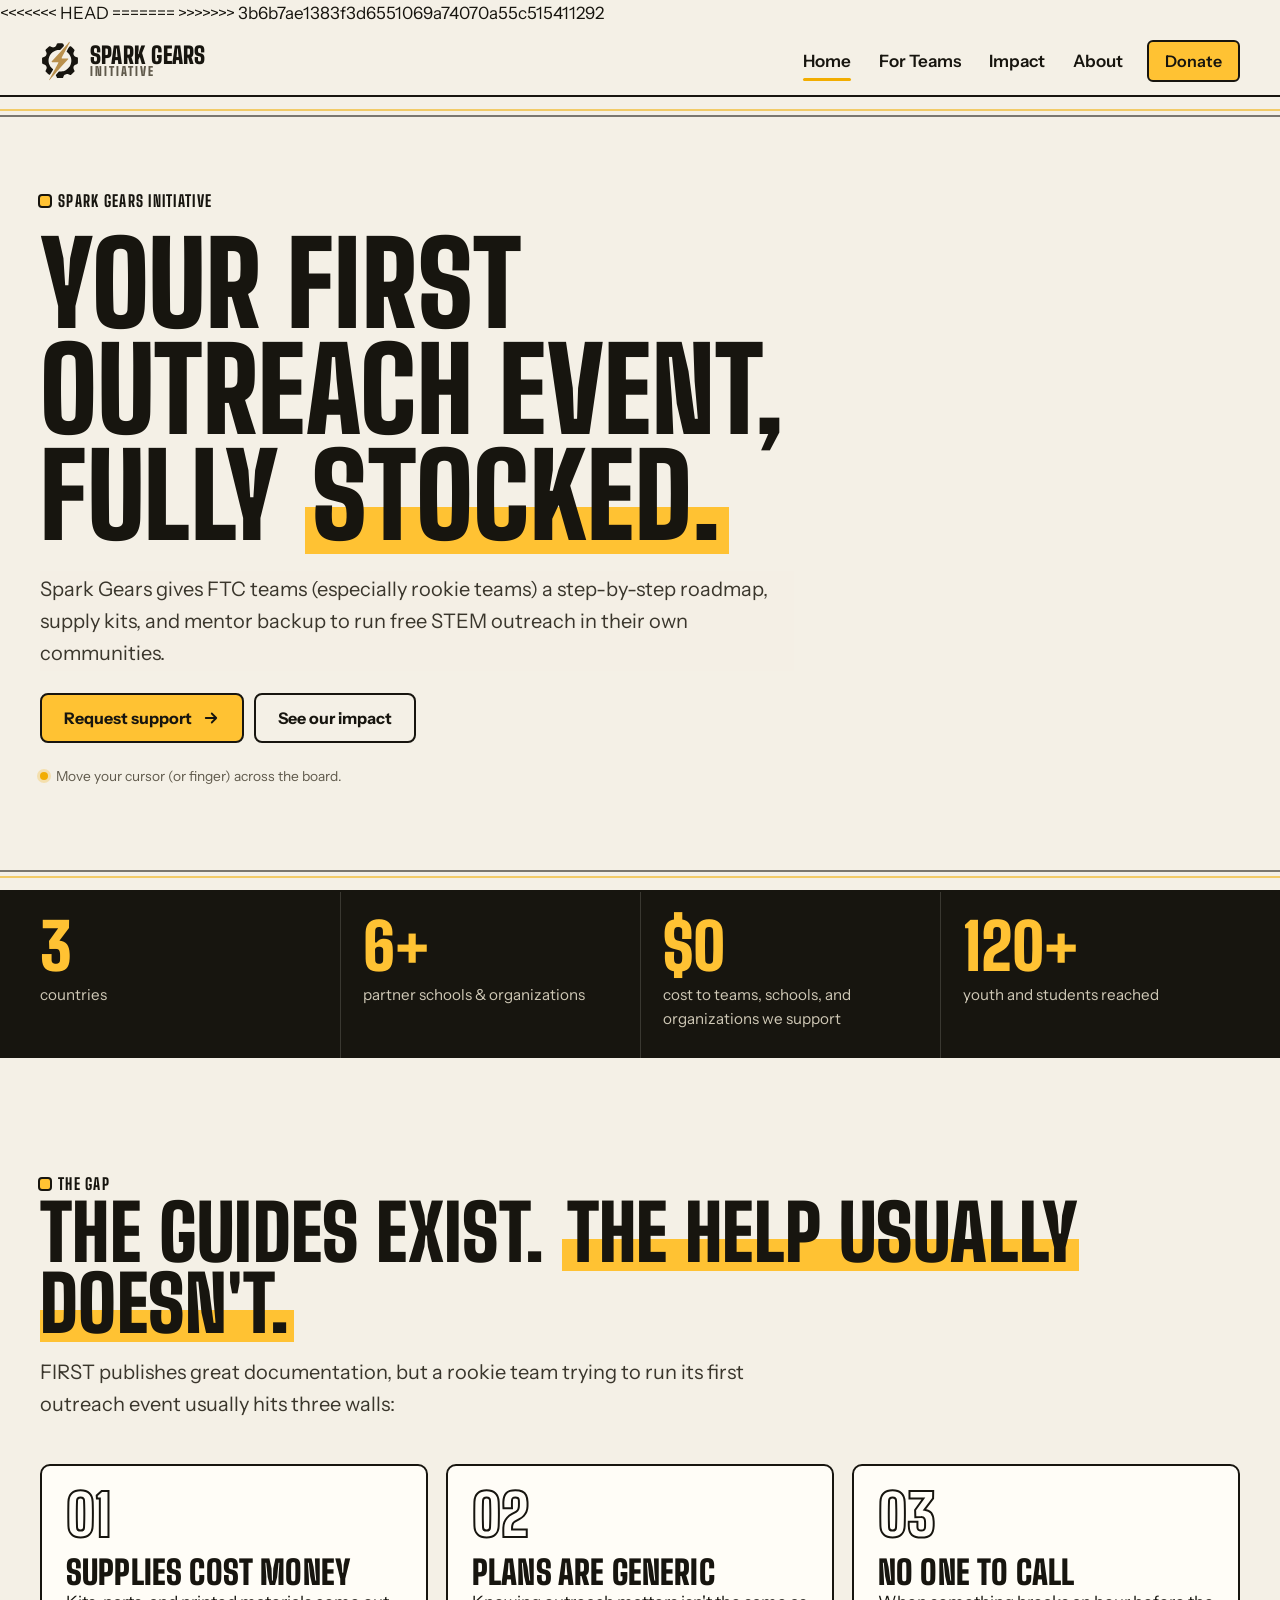
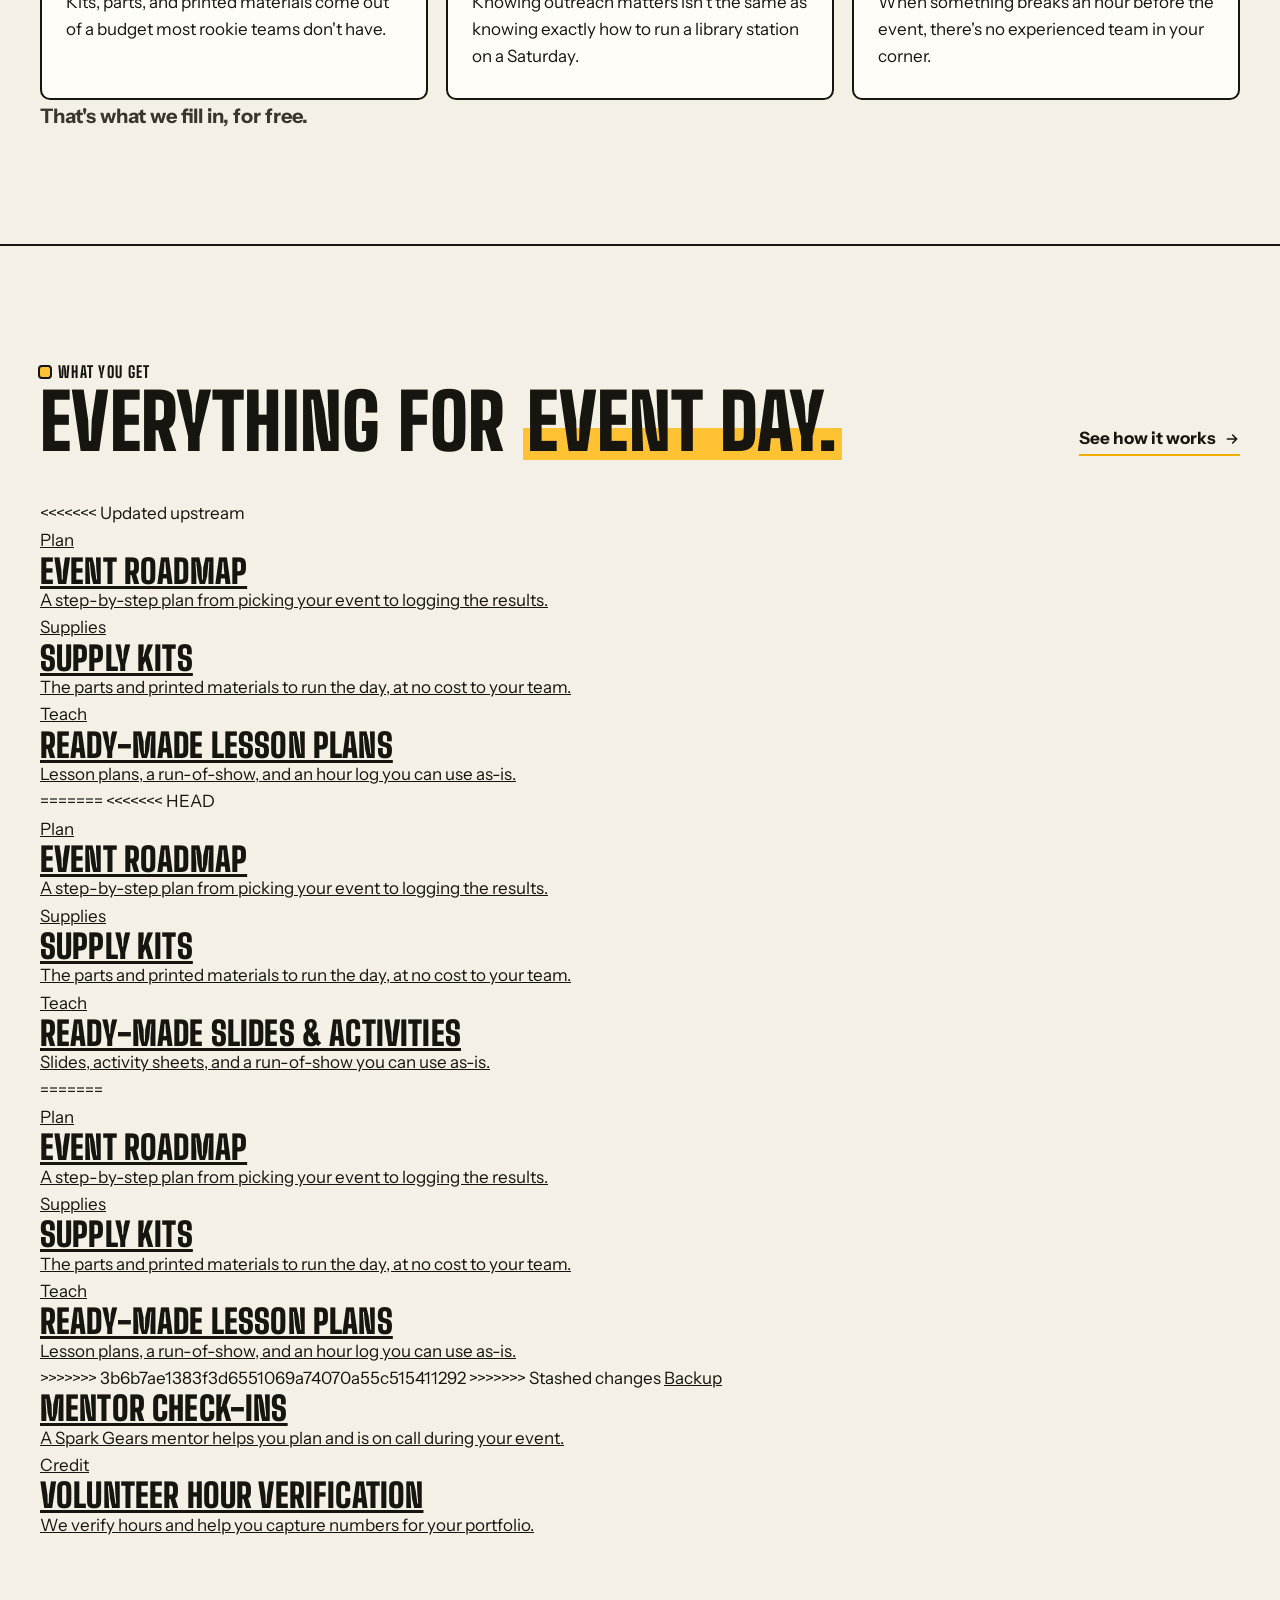
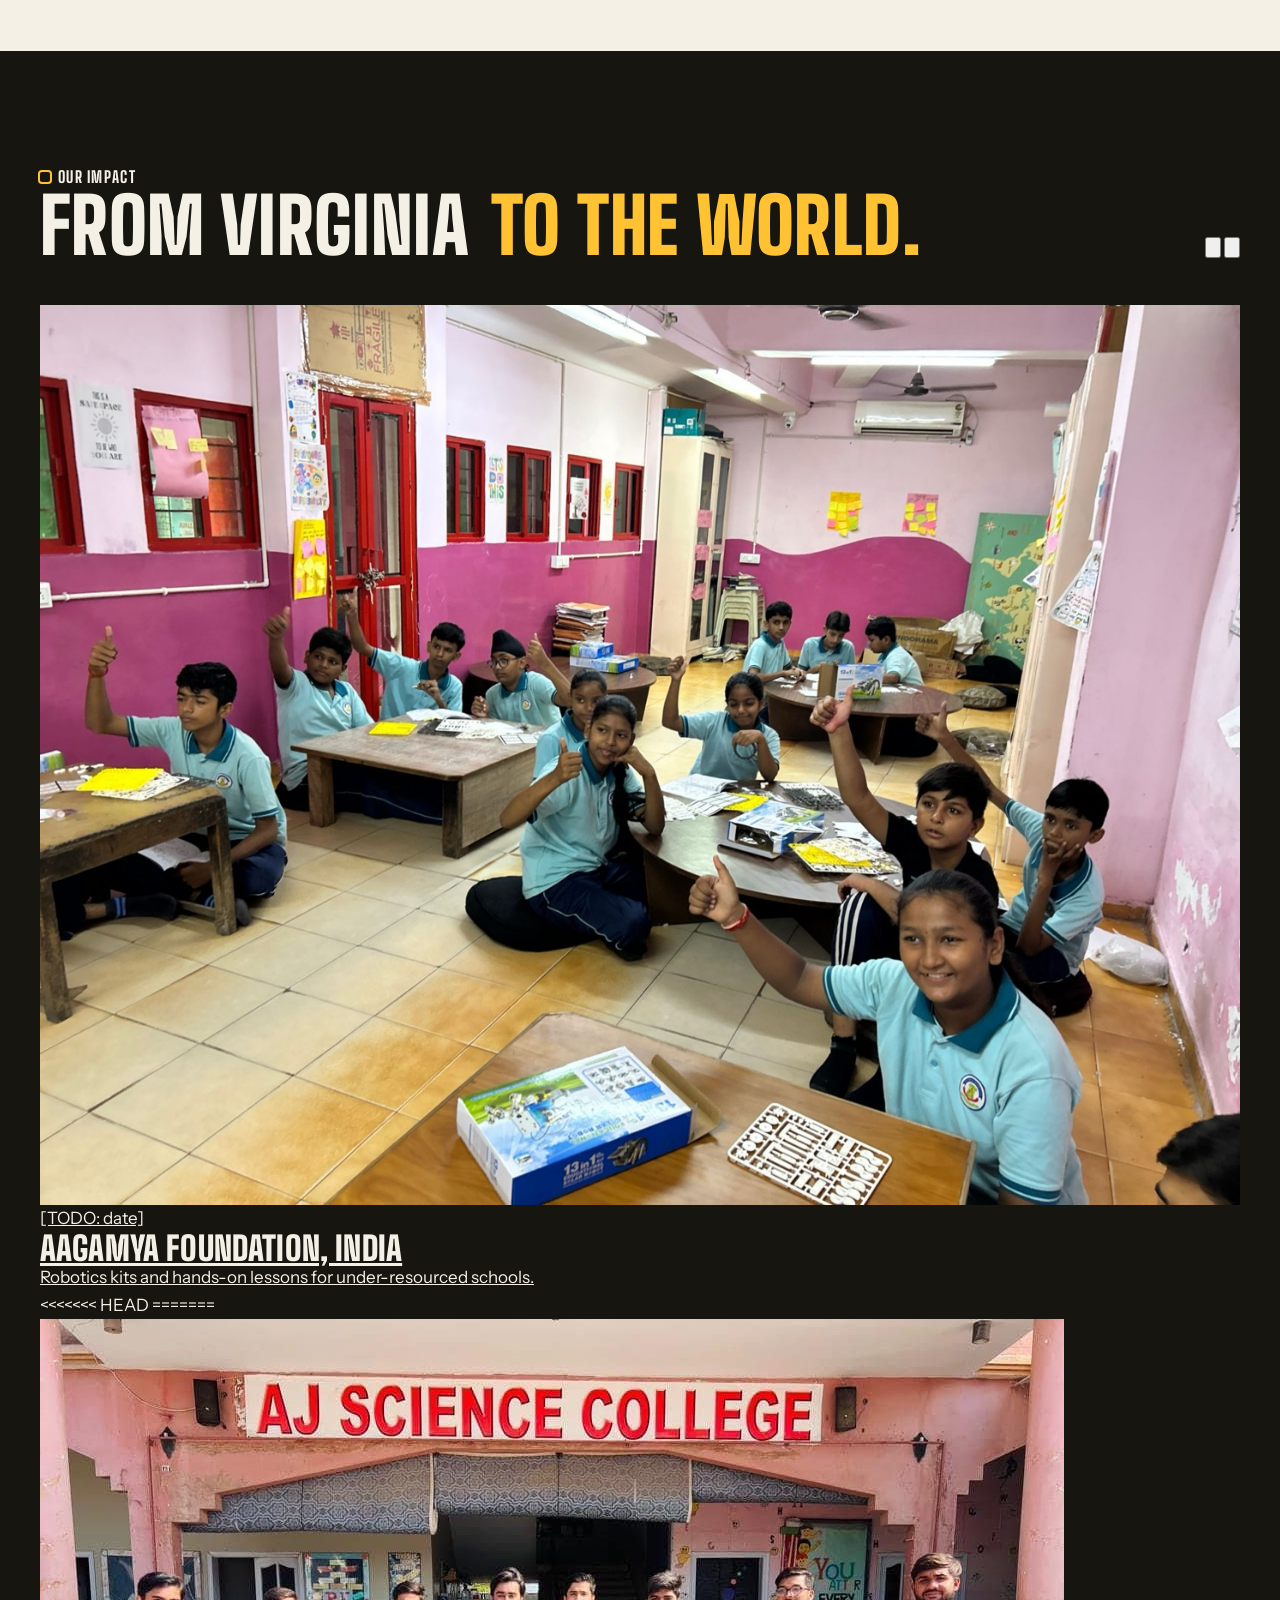
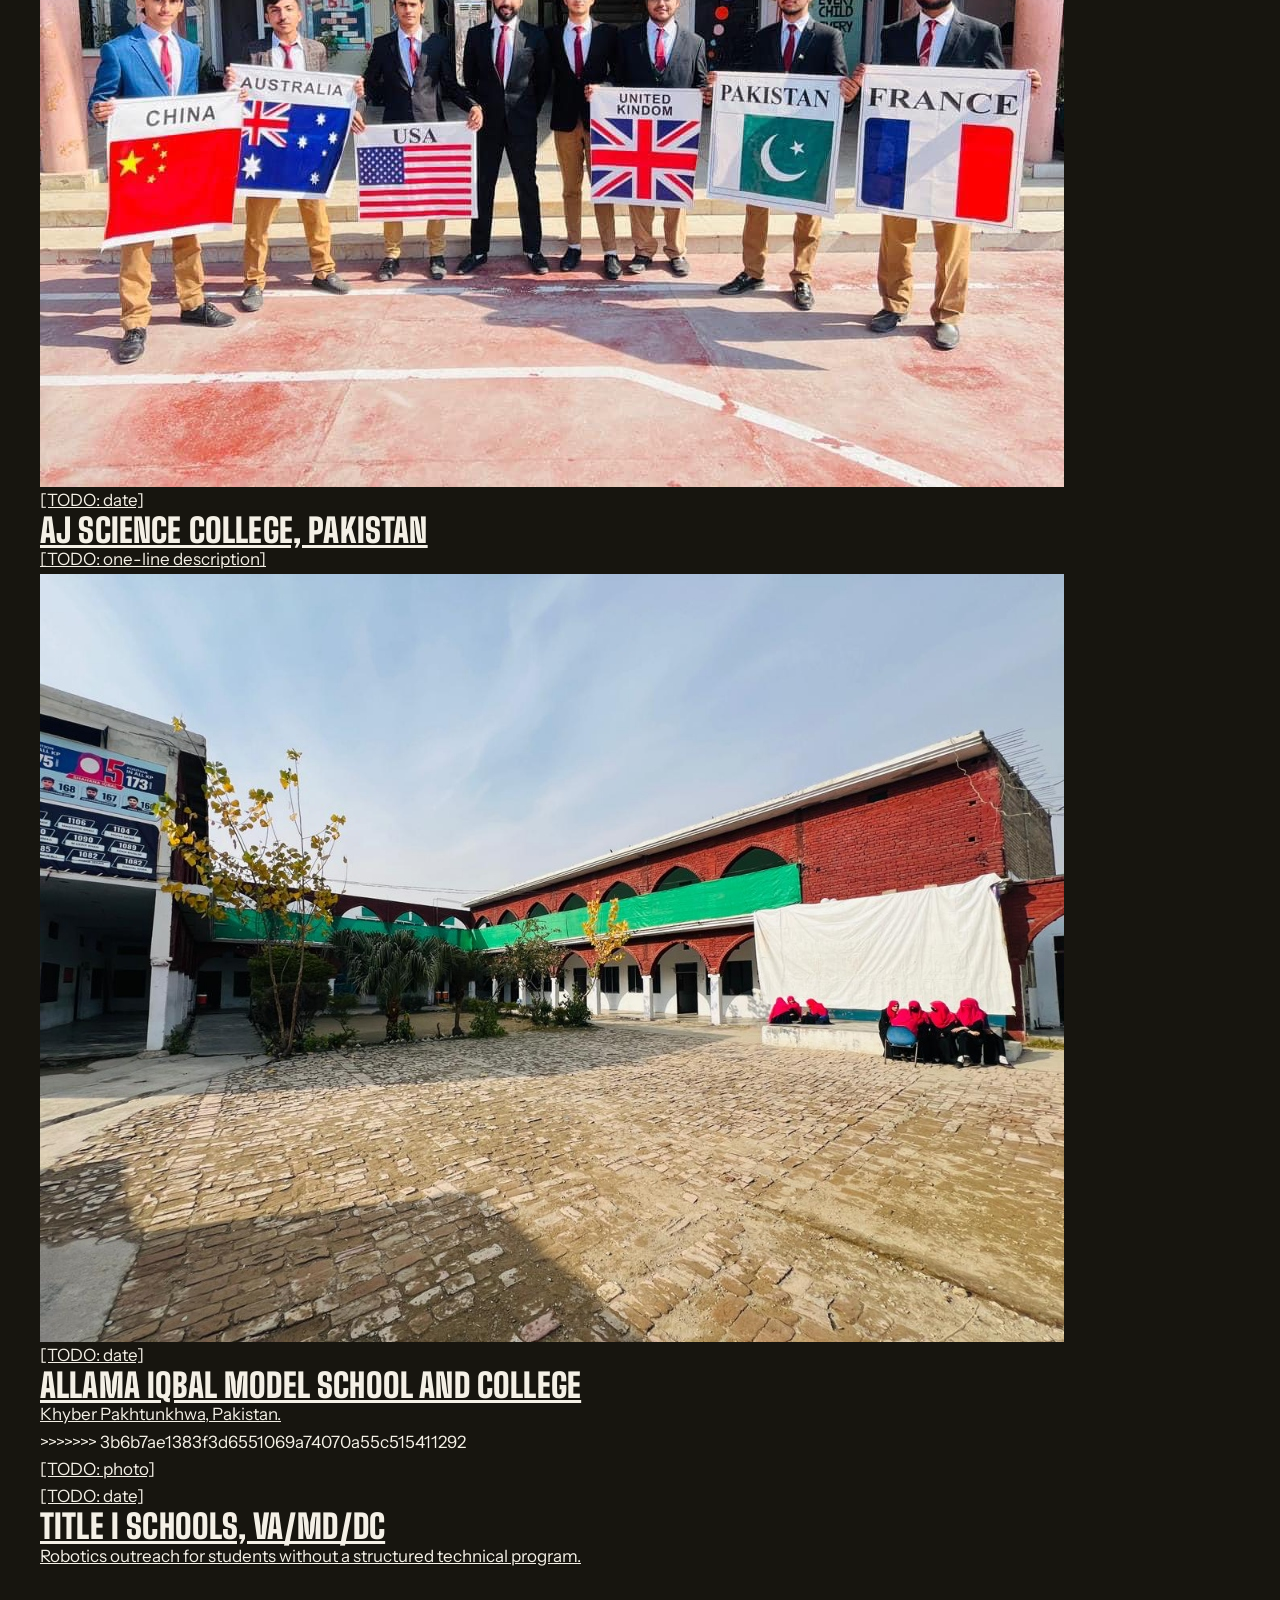
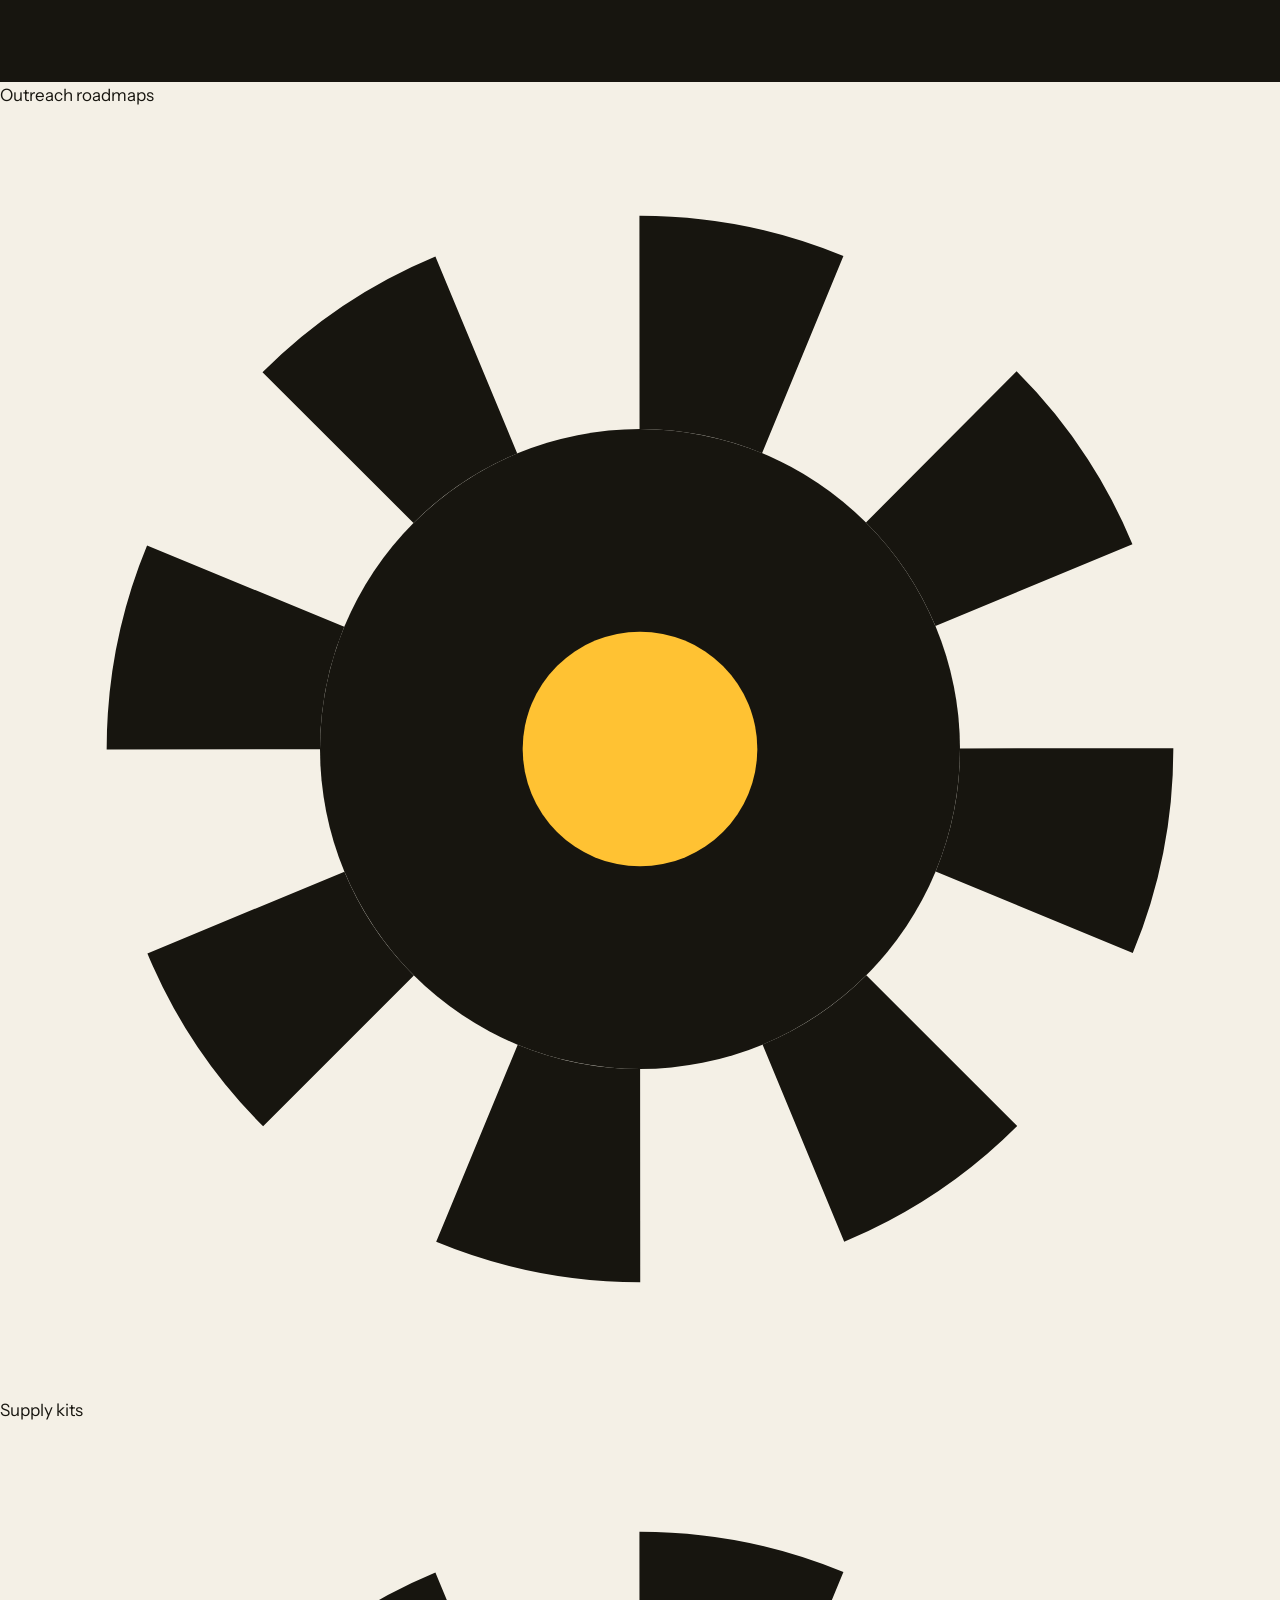
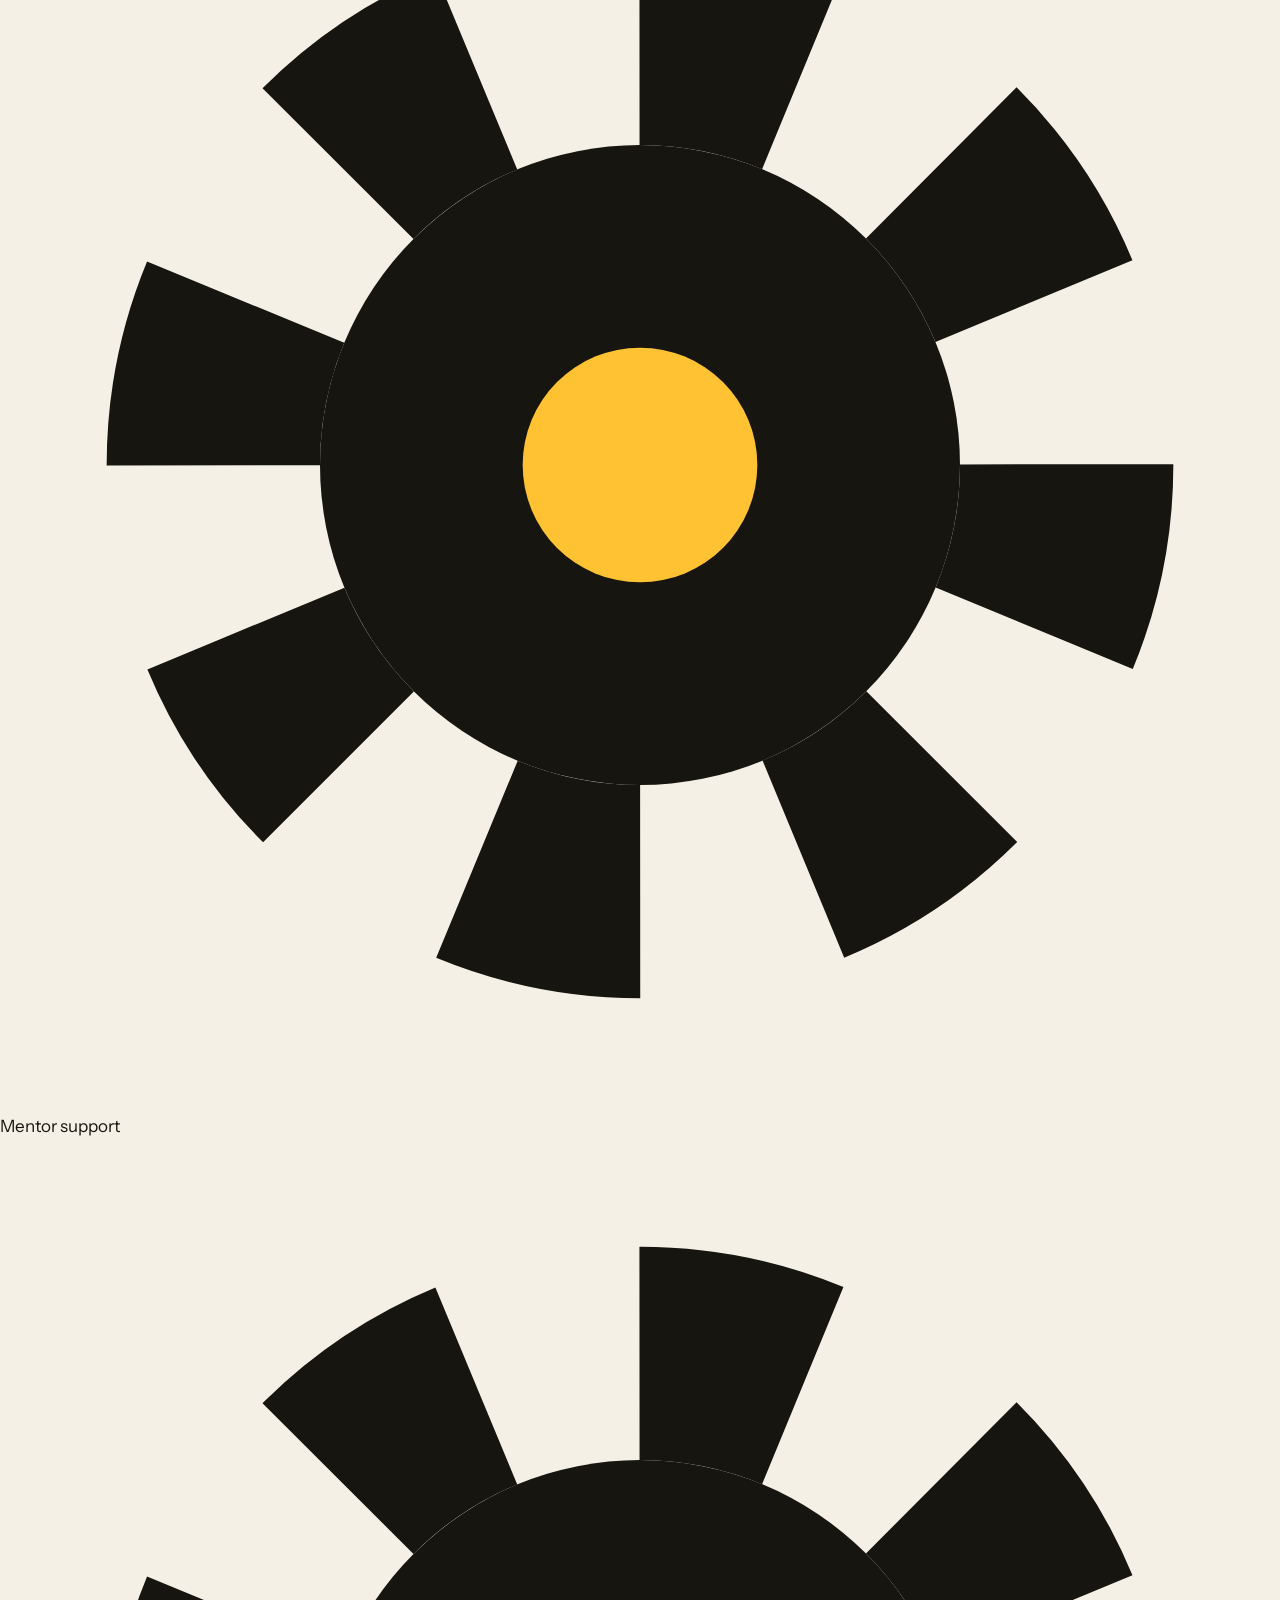
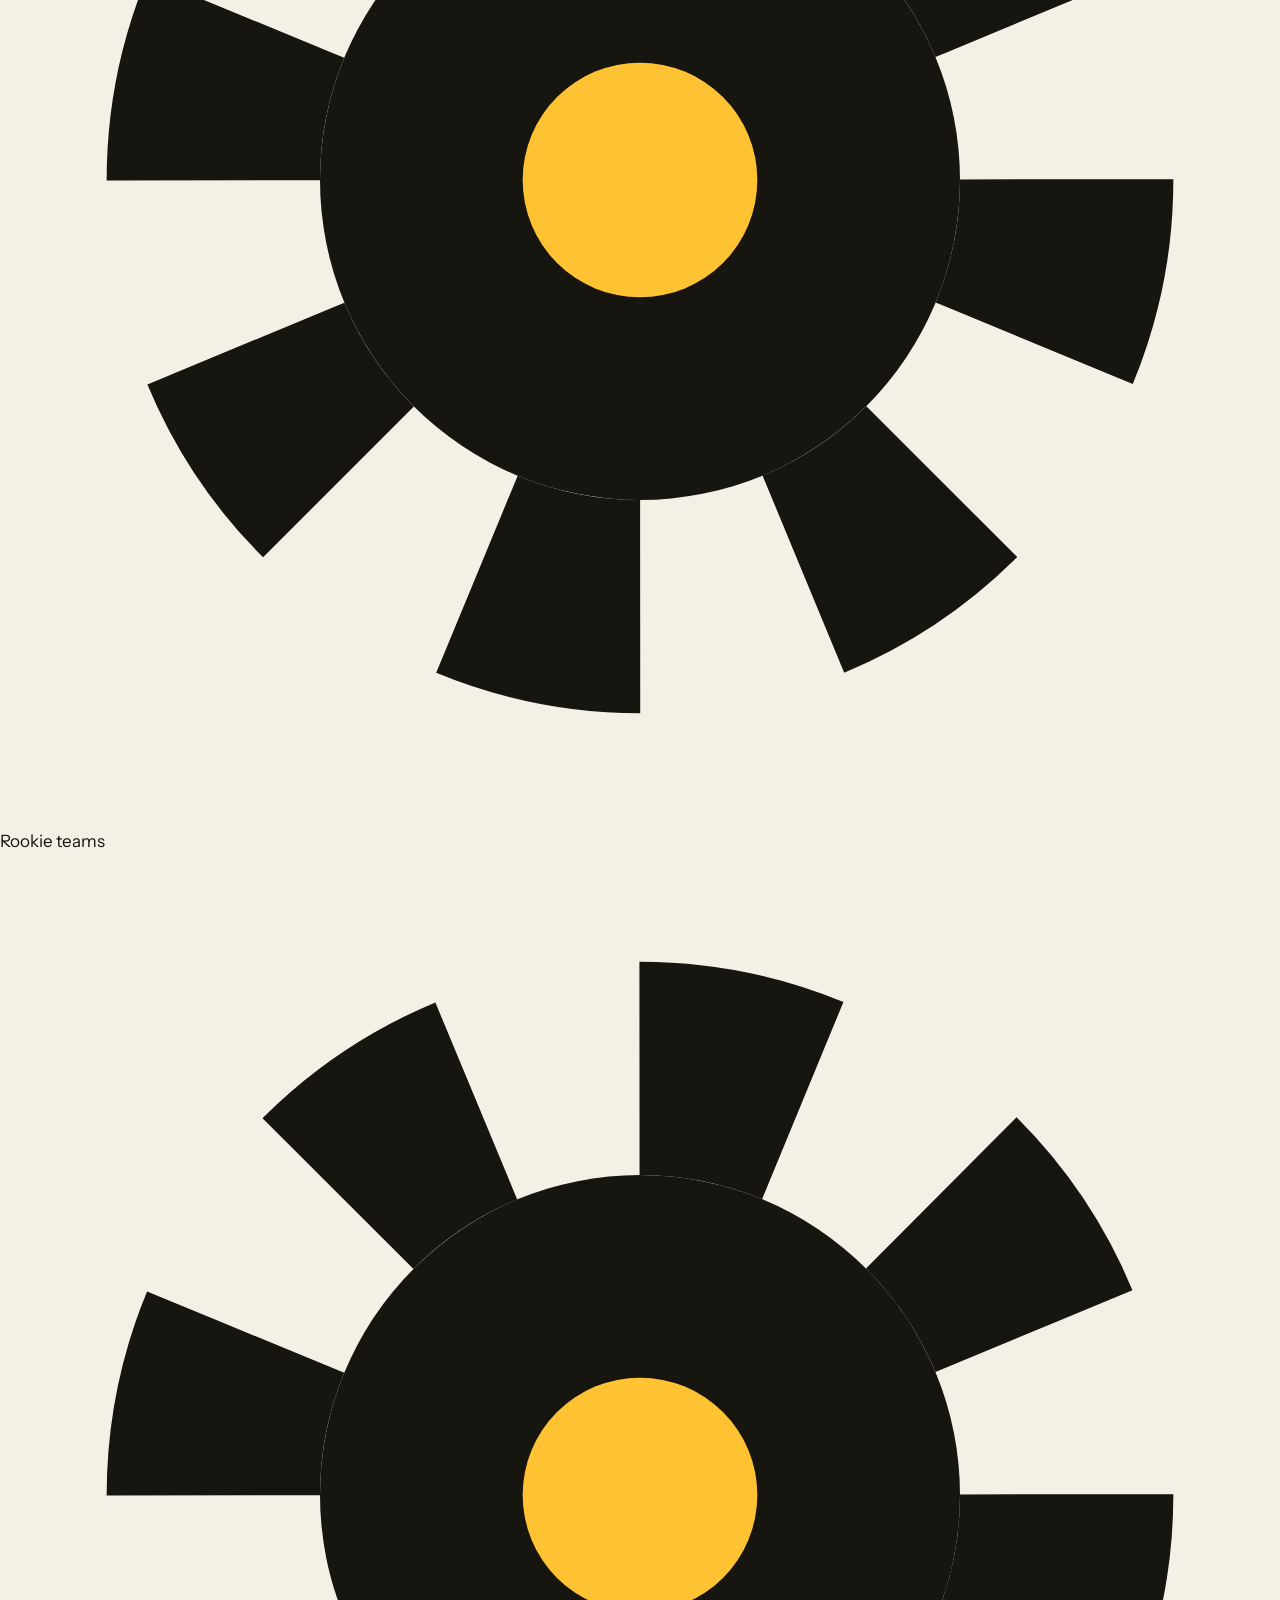
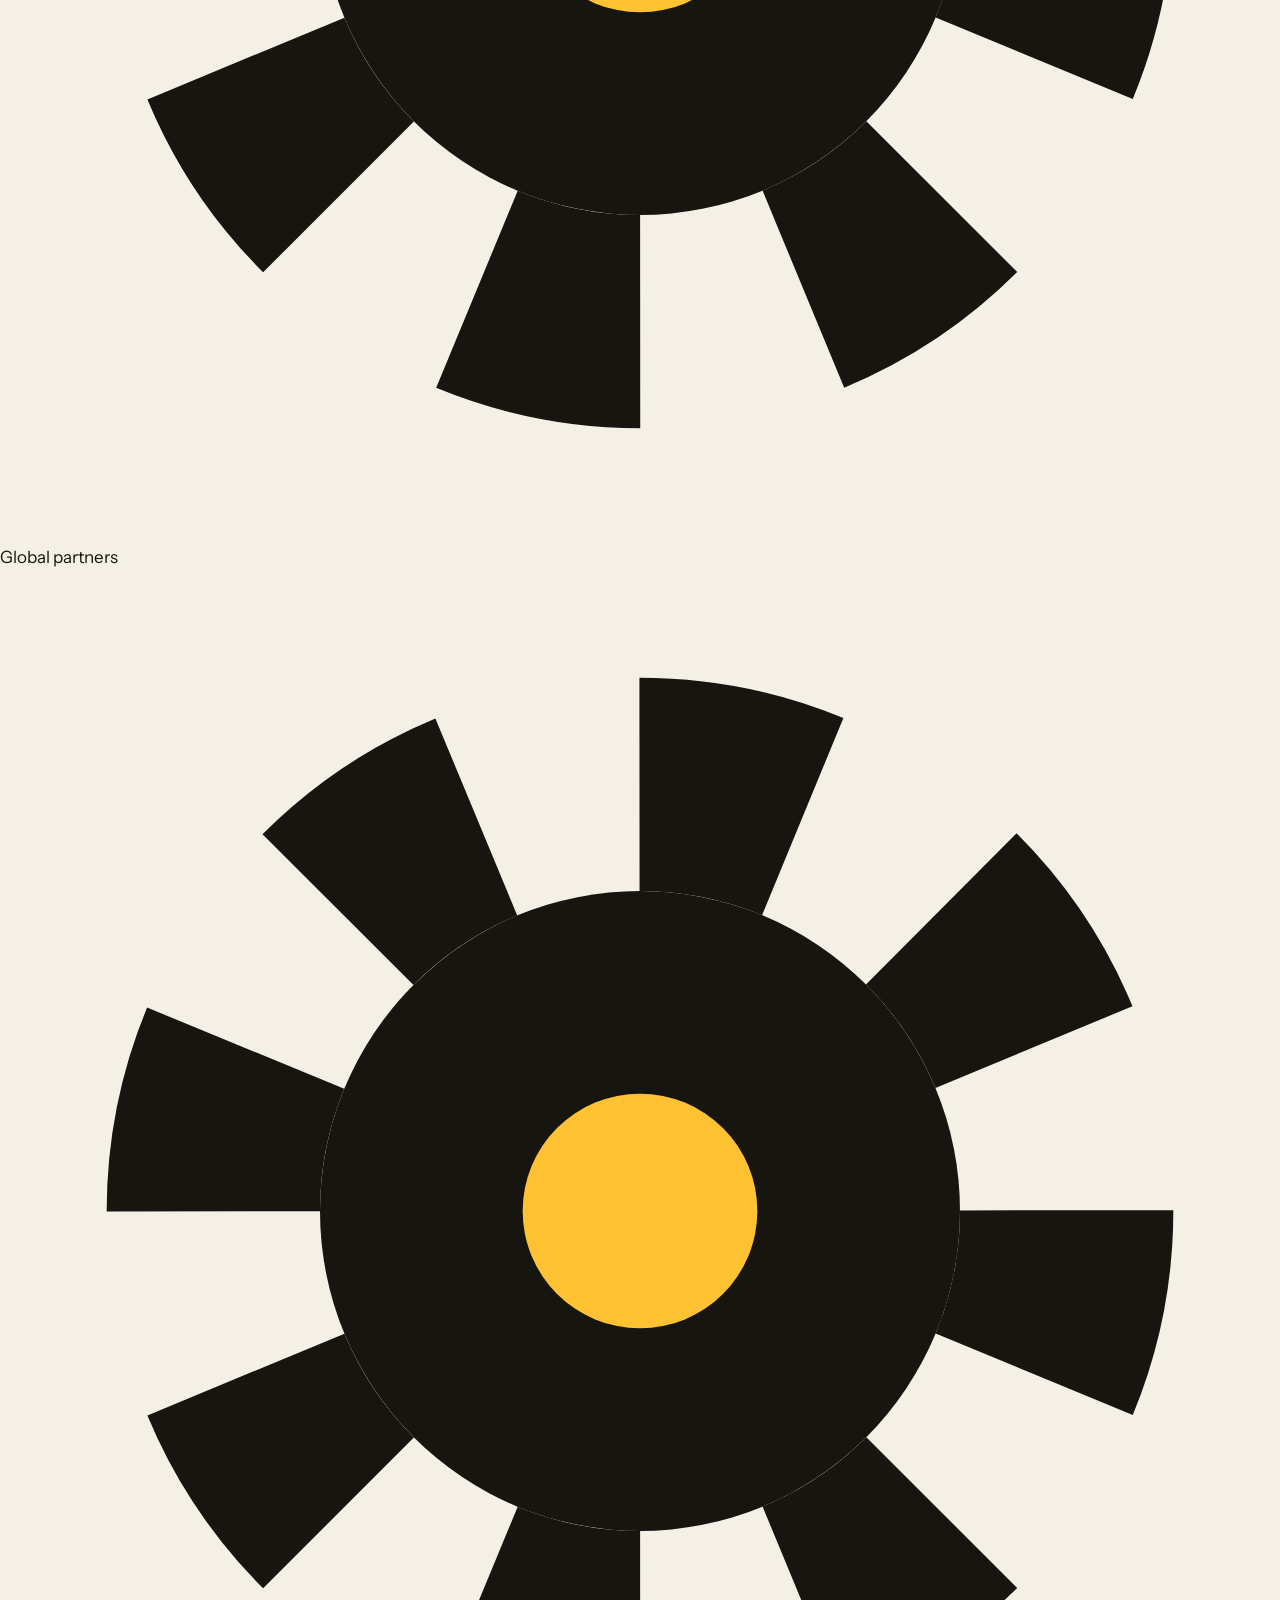
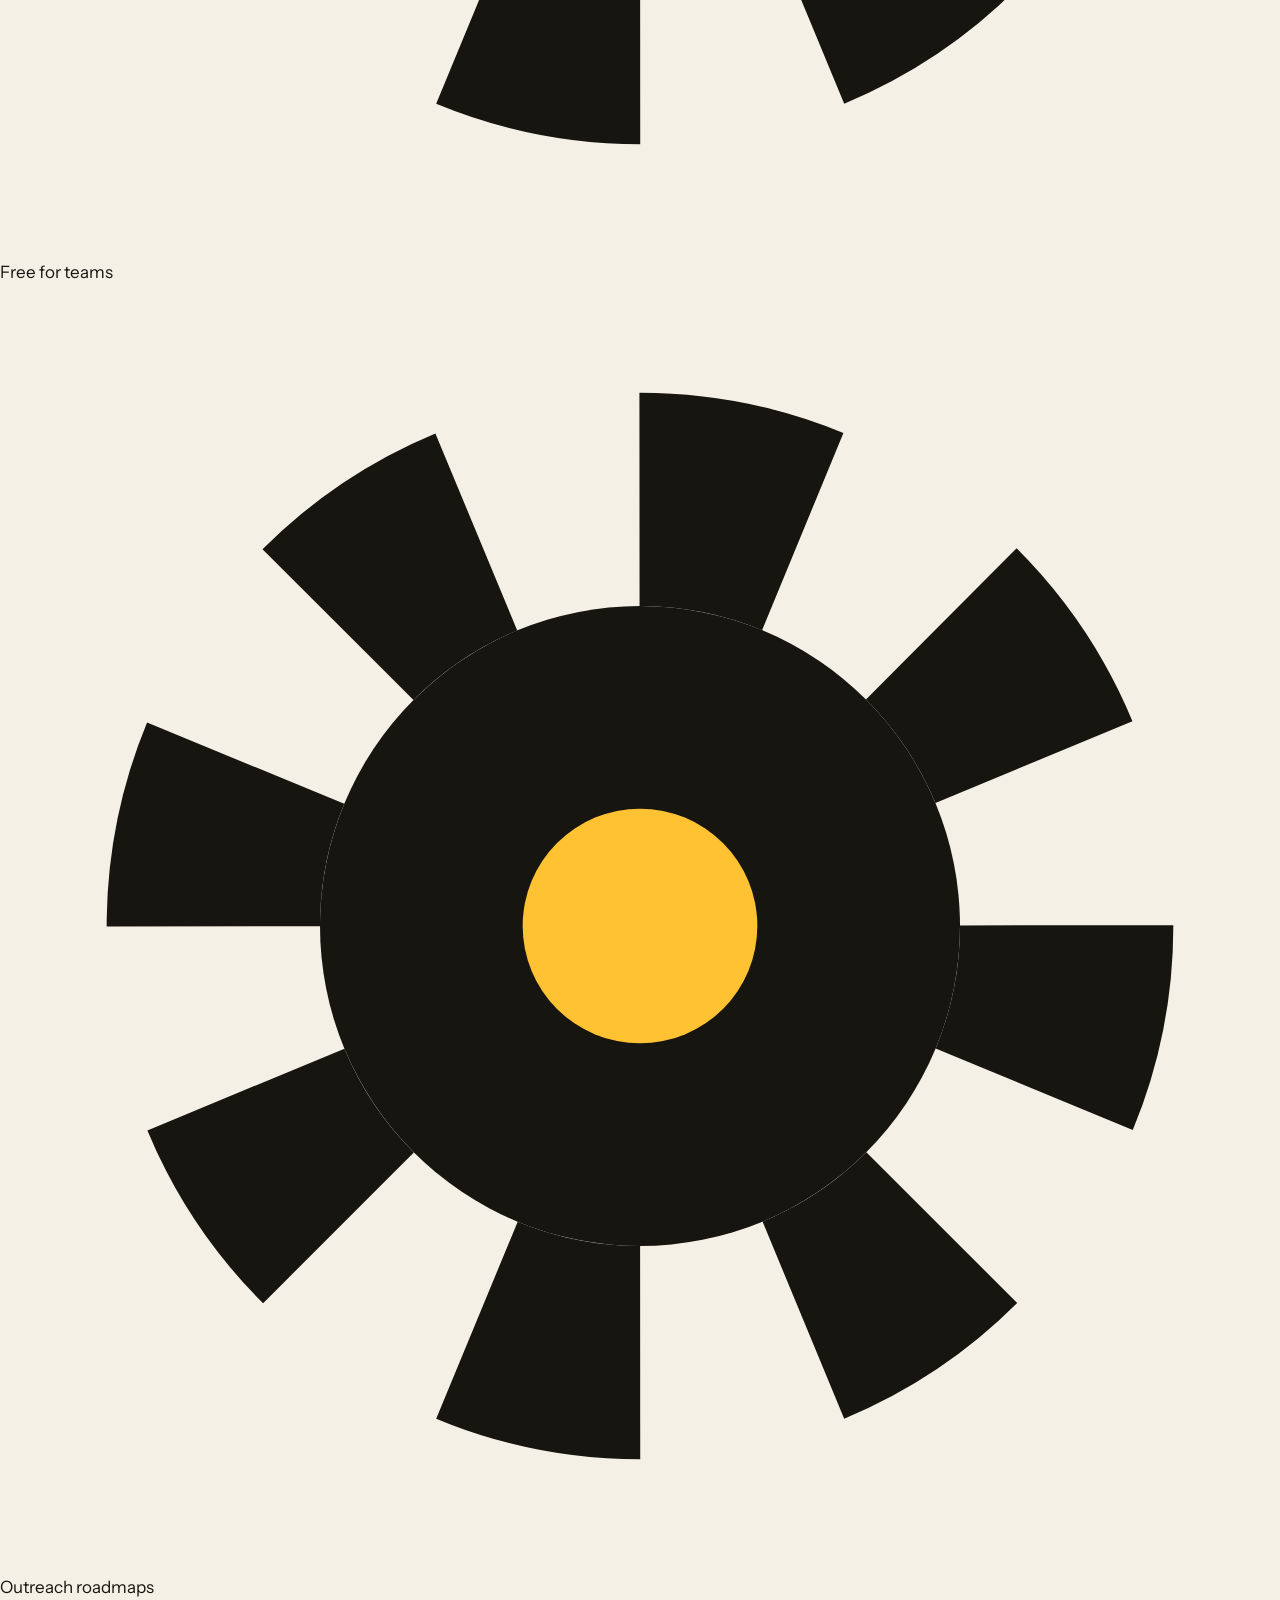
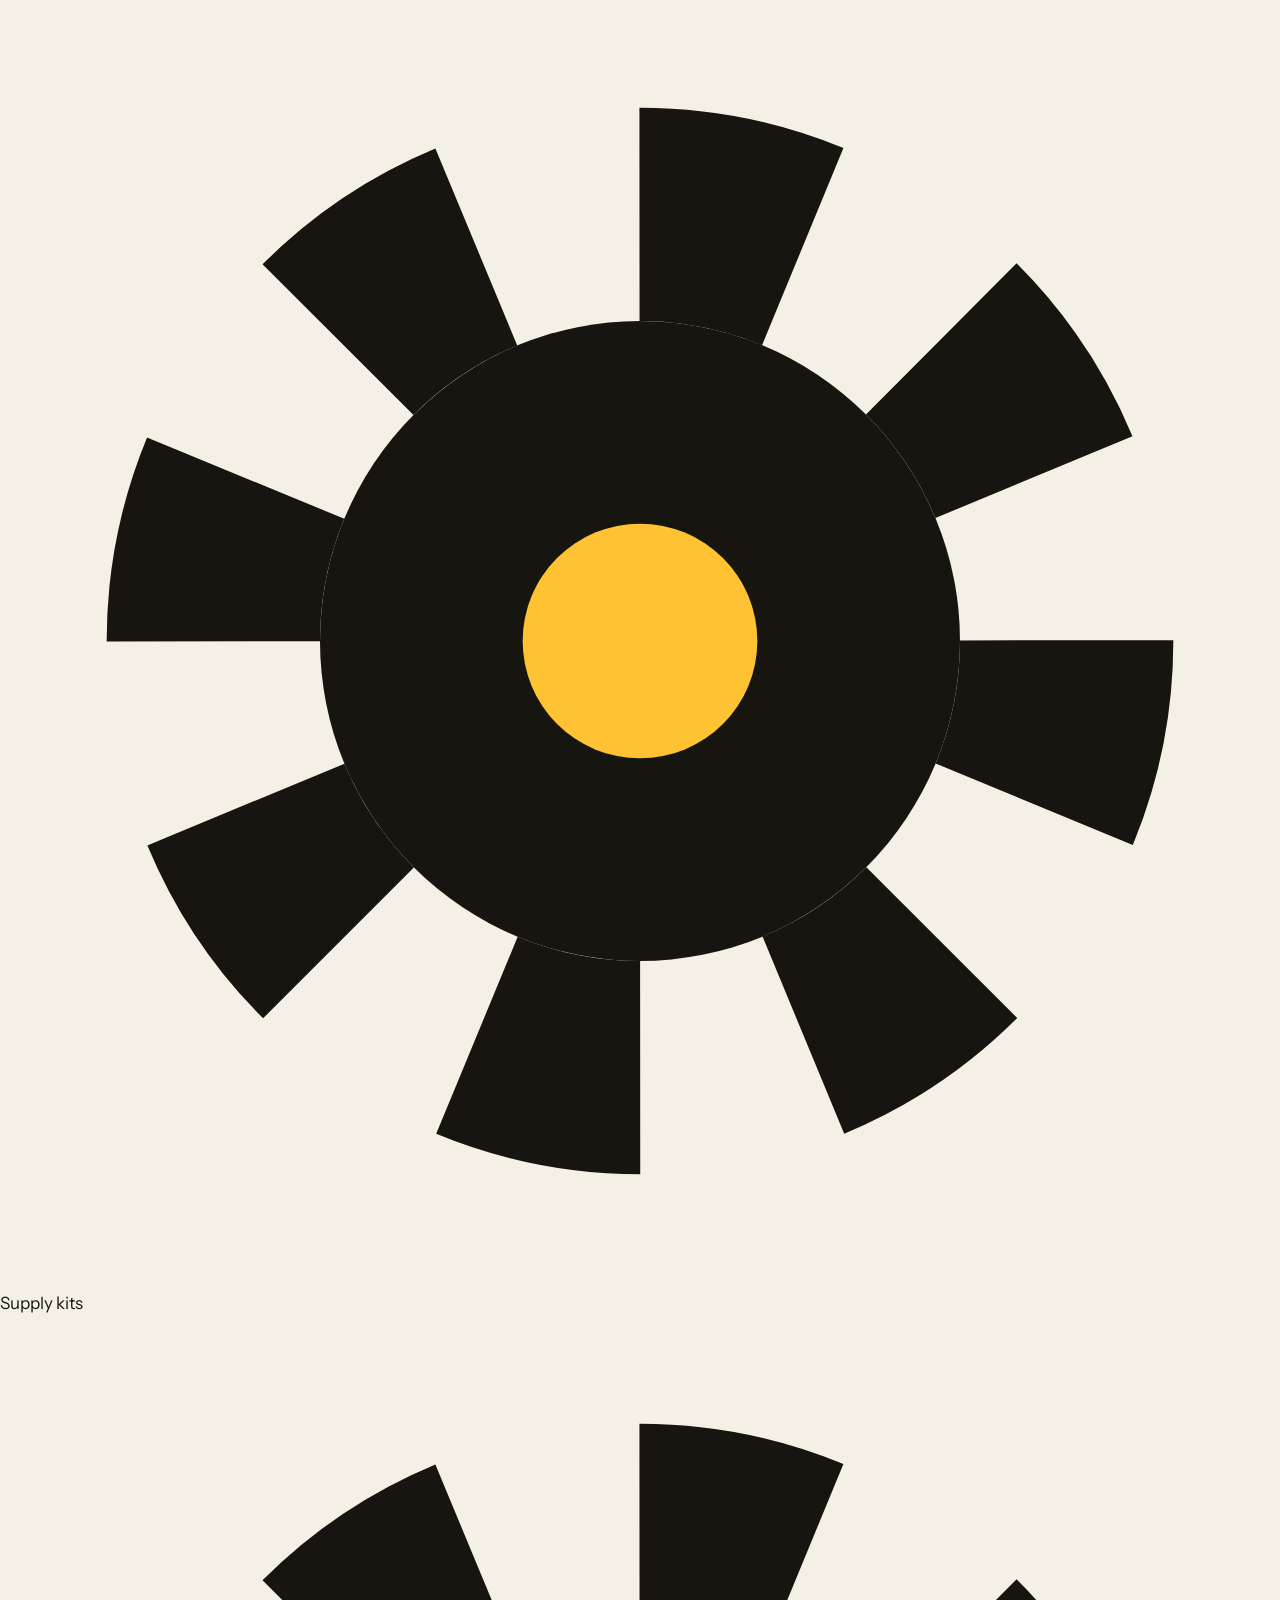
==== index.html @ 6aa7fcea "Remove Pakistan partners from the site Drop the AJ Science College and Allama Iqbal entries from Imp" ====
<!doctype html>
<html lang="en">
<head>
  <meta charset="utf-8" />
  <meta name="viewport" content="width=device-width, initial-scale=1" />
<<<<<<< HEAD
  <meta name="description" content="Spark Gears Initiative gives FTC teams, especially rookie teams, free outreach roadmaps, supply kits, and mentor support, and partners with schools from Virginia to India." />
=======
  <meta name="description" content="Spark Gears Initiative gives FTC teams, especially rookie teams, free outreach roadmaps, supply kits, and mentor support, and partners with schools from Virginia to India and Pakistan." />
>>>>>>> 3b6b7ae1383f3d6551069a74070a55c515411292
  <meta name="theme-color" content="#ffc233" />
  <title>Spark Gears Initiative</title>
  <link rel="icon" href="assets/brand/spark-gears-logo.svg" type="image/svg+xml" />
  <link rel="alternate icon" href="assets/brand/spark-gears-logo.png" type="image/png" />
  <link rel="apple-touch-icon" href="assets/brand/spark-gears-logo.png" />
  <link rel="preconnect" href="https://fonts.googleapis.com" />
  <link rel="preconnect" href="https://fonts.gstatic.com" crossorigin />
  <link href="https://fonts.googleapis.com/css2?family=Big+Shoulders+Display:wght@700;800;900&family=Instrument+Sans:wght@400..700&display=swap" rel="stylesheet" />
  <link rel="stylesheet" href="styles.css" />
</head>
<body>
  <a class="skip" href="#main">Skip to content</a>

  <header class="site-header">
    <div class="wrap nav">
      <a class="brand" href="index.html" aria-label="Spark Gears Initiative home">
        <img src="assets/brand/spark-gears-logo.svg" alt="" width="40" height="40" />
        <span>Spark Gears<small>Initiative</small></span>
      </a>
      <button class="menu-btn" type="button" aria-expanded="false" aria-controls="nav-links"><span class="bars"></span>Menu</button>
      <nav class="nav-links" id="nav-links" aria-label="Primary">
        <a href="index.html" aria-current="page">Home</a>
        <a href="for-teams.html">For Teams</a>
        <a href="impact.html">Impact</a>
        <a href="about.html">About</a>
        <a class="btn btn-primary" href="donate.html">Donate</a>
      </nav>
    </div>
  </header>

  <main id="main">
    <section class="hero">
      <canvas class="board" aria-hidden="true"></canvas>
      <div class="wrap hero-grid solo">
        <div class="hero-copy">
          <p class="label">Spark Gears Initiative</p>
          <h1><span class="row">Your first outreach event,</span> <span class="row">fully <span class="hl">stocked.</span></span></h1>
          <p class="lede">Spark Gears gives FTC teams (especially rookie teams) a step-by-step roadmap, supply kits, and mentor backup to run free STEM outreach in their own communities.</p>
          <div class="actions">
            <a class="btn btn-primary" href="for-teams.html#request">Request support <svg viewBox="0 0 24 24" fill="none" stroke="currentColor" stroke-width="2.4" stroke-linecap="round" stroke-linejoin="round" aria-hidden="true"><path d="M5 12h14M13 6l6 6-6 6"/></svg></a>
            <a class="btn btn-ghost" href="impact.html">See our impact</a>
          </div>
          <p class="hint"><i></i>Move your cursor (or finger) across the board.</p>
        </div>
      </div>
    </section>

    <section class="stats" aria-label="At a glance">
      <ul class="wrap">
        <li><strong>3</strong><span>countries</span></li>
        <li><strong>6+</strong><span>partner schools &amp; organizations</span></li>
        <li><strong>$0</strong><span>cost to teams, schools, and organizations we support</span></li>
        <li><strong>120+</strong><span>youth and students reached</span></li>
      </ul>
    </section>

    <section class="section">
      <div class="wrap">
        <div class="section-head">
          <div>
            <p class="label">The gap</p>
            <h2>The guides exist. <span class="hl">The help usually doesn't.</span></h2>
          </div>
          <p class="lede">FIRST publishes great documentation, but a rookie team trying to run its first outreach event usually hits three walls:</p>
        </div>
        <ol class="steps">
          <li><h3>Supplies cost money</h3><p>Kits, parts, and printed materials come out of a budget most rookie teams don't have.</p></li>
          <li><h3>Plans are generic</h3><p>Knowing outreach matters isn't the same as knowing exactly how to run a library station on a Saturday.</p></li>
          <li><h3>No one to call</h3><p>When something breaks an hour before the event, there's no experienced team in your corner.</p></li>
        </ol>
        <p class="lede section-foot"><strong>That's what we fill in, for free.</strong></p>
      </div>
    </section>

    <section class="section rule-top">
      <div class="wrap">
        <div class="section-head">
          <div>
            <p class="label">What you get</p>
            <h2>Everything for <span class="hl">event day.</span></h2>
          </div>
          <a class="text-link" href="for-teams.html">See how it works <svg viewBox="0 0 24 24" fill="none" stroke="currentColor" stroke-width="2.4" stroke-linecap="round" stroke-linejoin="round" aria-hidden="true"><path d="M5 12h14M13 6l6 6-6 6"/></svg></a>
        </div>
<<<<<<< Updated upstream
        <div class="card-grid five">
          <a class="card" href="for-teams.html#roadmap"><span>Plan</span><h3>Event roadmap</h3><p>A step-by-step plan from picking your event to logging the results.</p></a>
          <a class="card" href="for-teams.html#kit"><span>Supplies</span><h3>Supply kits</h3><p>The parts and printed materials to run the day, at no cost to your team.</p></a>
          <a class="card" href="for-teams.html#downloads"><span>Teach</span><h3>Ready-made lesson plans</h3><p>Lesson plans, a run-of-show, and an hour log you can use as-is.</p></a>
=======
<<<<<<< HEAD
        <div class="card-grid">
          <a class="card" href="for-teams.html#roadmap"><span>Plan</span><h3>Event roadmap</h3><p>A step-by-step plan from picking your event to logging the results.</p></a>
          <a class="card" href="for-teams.html#kit"><span>Supplies</span><h3>Supply kits</h3><p>The parts and printed materials to run the day, at no cost to your team.</p></a>
          <a class="card" href="for-teams.html#downloads"><span>Teach</span><h3>Ready-made slides &amp; activities</h3><p>Slides, activity sheets, and a run-of-show you can use as-is.</p></a>
=======
        <div class="card-grid five">
          <a class="card" href="for-teams.html#roadmap"><span>Plan</span><h3>Event roadmap</h3><p>A step-by-step plan from picking your event to logging the results.</p></a>
          <a class="card" href="for-teams.html#kit"><span>Supplies</span><h3>Supply kits</h3><p>The parts and printed materials to run the day, at no cost to your team.</p></a>
          <a class="card" href="for-teams.html#downloads"><span>Teach</span><h3>Ready-made lesson plans</h3><p>Lesson plans, a run-of-show, and an hour log you can use as-is.</p></a>
>>>>>>> 3b6b7ae1383f3d6551069a74070a55c515411292
>>>>>>> Stashed changes
          <a class="card" href="for-teams.html#roadmap"><span>Backup</span><h3>Mentor check-ins</h3><p>A Spark Gears mentor helps you plan and is on call during your event.</p></a>
          <a class="card" href="for-teams.html#roadmap"><span>Credit</span><h3>Volunteer hour verification</h3><p>We verify hours and help you capture numbers for your portfolio.</p></a>
        </div>
      </div>
    </section>

    <section class="section on-ink" data-rail>
      <div class="wrap">
        <div class="section-head">
          <div>
            <p class="label">Our impact</p>
            <h2>From Virginia <span class="hl">to the world.</span></h2>
          </div>
          <div class="rail-controls">
            <button class="icon-btn" type="button" data-prev aria-label="Previous partners"><svg viewBox="0 0 24 24" fill="none" stroke="currentColor" stroke-width="2.4" stroke-linecap="round" stroke-linejoin="round" aria-hidden="true"><path d="M19 12H5M11 6l-6 6 6 6"/></svg></button>
            <button class="icon-btn" type="button" data-next aria-label="Next partners"><svg viewBox="0 0 24 24" fill="none" stroke="currentColor" stroke-width="2.4" stroke-linecap="round" stroke-linejoin="round" aria-hidden="true"><path d="M5 12h14M13 6l6 6-6 6"/></svg></button>
          </div>
        </div>
        <div class="rail">
          <!-- TODO: card photos and dates for all four partners -->
          <a class="rail-card" href="impact.html#aagamya">
            <div class="media"><img src="assets/web/aagamya-4.jpg" alt="A classroom of students at Aagamya giving a thumbs up with solar robot kits on their tables" loading="lazy" /></div>
            <div class="body"><time>[TODO: date]</time><h3>Aagamya Foundation, India</h3><p>Robotics kits and hands-on lessons for under-resourced schools.</p></div>
          </a>
<<<<<<< HEAD
=======
          <a class="rail-card" href="impact.html#aj-science">
            <div class="media"><img src="assets/web/aj-science-1.jpg" alt="Students holding flags of different countries in front of the AJ Science College entrance" loading="lazy" /></div>
            <div class="body"><time>[TODO: date]</time><h3>AJ Science College, Pakistan</h3><p>[TODO: one-line description]</p></div>
          </a>
          <a class="rail-card" href="impact.html#allama-iqbal">
            <div class="media"><img src="assets/web/allama-iqbal-2.jpg" alt="Brick courtyard of Allama Iqbal Model School and College with students seated by the building" loading="lazy" /></div>
            <div class="body"><time>[TODO: date]</time><h3>Allama Iqbal Model School and College</h3><p>Khyber Pakhtunkhwa, Pakistan.</p></div>
          </a>
>>>>>>> 3b6b7ae1383f3d6551069a74070a55c515411292
          <a class="rail-card" href="impact.html#title-i">
            <div class="media"><div class="ph" role="img" aria-label="Photo placeholder: Title I schools in the DMV"><span>[TODO: photo]</span></div></div>
            <div class="body"><time>[TODO: date]</time><h3>Title I schools, VA/MD/DC</h3><p>Robotics outreach for students without a structured technical program.</p></div>
          </a>
        </div>
        <div class="rail-progress" aria-hidden="true"><span></span></div>
      </div>
    </section>

    <div class="tape" aria-hidden="true">
      <div class="tape-track">
        <span>Outreach roadmaps <svg viewBox="0 0 24 24"><circle cx="12" cy="12" r="8" fill="none" stroke="currentColor" stroke-width="4" stroke-dasharray="3.14 3.14"/><circle cx="12" cy="12" r="6" fill="currentColor"/><circle cx="12" cy="12" r="2.2" fill="#ffc233"/></svg></span>
        <span>Supply kits <svg viewBox="0 0 24 24"><circle cx="12" cy="12" r="8" fill="none" stroke="currentColor" stroke-width="4" stroke-dasharray="3.14 3.14"/><circle cx="12" cy="12" r="6" fill="currentColor"/><circle cx="12" cy="12" r="2.2" fill="#ffc233"/></svg></span>
        <span>Mentor support <svg viewBox="0 0 24 24"><circle cx="12" cy="12" r="8" fill="none" stroke="currentColor" stroke-width="4" stroke-dasharray="3.14 3.14"/><circle cx="12" cy="12" r="6" fill="currentColor"/><circle cx="12" cy="12" r="2.2" fill="#ffc233"/></svg></span>
        <span>Rookie teams <svg viewBox="0 0 24 24"><circle cx="12" cy="12" r="8" fill="none" stroke="currentColor" stroke-width="4" stroke-dasharray="3.14 3.14"/><circle cx="12" cy="12" r="6" fill="currentColor"/><circle cx="12" cy="12" r="2.2" fill="#ffc233"/></svg></span>
        <span>Global partners <svg viewBox="0 0 24 24"><circle cx="12" cy="12" r="8" fill="none" stroke="currentColor" stroke-width="4" stroke-dasharray="3.14 3.14"/><circle cx="12" cy="12" r="6" fill="currentColor"/><circle cx="12" cy="12" r="2.2" fill="#ffc233"/></svg></span>
        <span>Free for teams <svg viewBox="0 0 24 24"><circle cx="12" cy="12" r="8" fill="none" stroke="currentColor" stroke-width="4" stroke-dasharray="3.14 3.14"/><circle cx="12" cy="12" r="6" fill="currentColor"/><circle cx="12" cy="12" r="2.2" fill="#ffc233"/></svg></span>
        <span>Outreach roadmaps <svg viewBox="0 0 24 24"><circle cx="12" cy="12" r="8" fill="none" stroke="currentColor" stroke-width="4" stroke-dasharray="3.14 3.14"/><circle cx="12" cy="12" r="6" fill="currentColor"/><circle cx="12" cy="12" r="2.2" fill="#ffc233"/></svg></span>
        <span>Supply kits <svg viewBox="0 0 24 24"><circle cx="12" cy="12" r="8" fill="none" stroke="currentColor" stroke-width="4" stroke-dasharray="3.14 3.14"/><circle cx="12" cy="12" r="6" fill="currentColor"/><circle cx="12" cy="12" r="2.2" fill="#ffc233"/></svg></span>
        <span>Mentor support <svg viewBox="0 0 24 24"><circle cx="12" cy="12" r="8" fill="none" stroke="currentColor" stroke-width="4" stroke-dasharray="3.14 3.14"/><circle cx="12" cy="12" r="6" fill="currentColor"/><circle cx="12" cy="12" r="2.2" fill="#ffc233"/></svg></span>
        <span>Rookie teams <svg viewBox="0 0 24 24"><circle cx="12" cy="12" r="8" fill="none" stroke="currentColor" stroke-width="4" stroke-dasharray="3.14 3.14"/><circle cx="12" cy="12" r="6" fill="currentColor"/><circle cx="12" cy="12" r="2.2" fill="#ffc233"/></svg></span>
        <span>Global partners <svg viewBox="0 0 24 24"><circle cx="12" cy="12" r="8" fill="none" stroke="currentColor" stroke-width="4" stroke-dasharray="3.14 3.14"/><circle cx="12" cy="12" r="6" fill="currentColor"/><circle cx="12" cy="12" r="2.2" fill="#ffc233"/></svg></span>
        <span>Free for teams <svg viewBox="0 0 24 24"><circle cx="12" cy="12" r="8" fill="none" stroke="currentColor" stroke-width="4" stroke-dasharray="3.14 3.14"/><circle cx="12" cy="12" r="6" fill="currentColor"/><circle cx="12" cy="12" r="2.2" fill="#ffc233"/></svg></span>
      </div>
    </div>


    <section class="section tight on-yellow rule-top">
      <div class="wrap cta">
        <div class="copy">
          <p class="label">Donate</p>
          <h2>Help keep it free.</h2>
          <p class="lede">Donations buy supply kits and printed materials for teams and partner schools. Every donation is processed through HCB, our fiscal sponsor.</p>
        </div>
        <div class="actions">
          <a class="btn btn-primary" href="https://hcb.hackclub.com/donations/start/spark-gears-initiative" target="_blank" rel="noreferrer">Donate through HCB <svg viewBox="0 0 24 24" fill="none" stroke="currentColor" stroke-width="2.4" stroke-linecap="round" stroke-linejoin="round" aria-hidden="true"><path d="M5 12h14M13 6l6 6-6 6"/></svg></a>
        </div>
      </div>
    </section>
  </main>

  <footer class="site-footer on-ink">
    <div class="wrap">
      <div class="footer-grid">
        <div>
          <a class="brand" href="index.html"><img src="assets/brand/spark-gears-logo-light.svg" alt="" width="40" height="40" /><span>Spark Gears<small>Initiative</small></span></a>
          <p class="about">Free outreach roadmaps, supplies, and mentor support for FTC teams, run by students.</p>
        </div>
        <div>
          <h3>Pages</h3>
          <ul><li><a href="index.html">Home</a></li><li><a href="for-teams.html">For Teams</a></li><li><a href="impact.html">Impact</a></li><li><a href="about.html">About</a></li><li><a href="donate.html">Donate</a></li></ul>
        </div>
        <div>
          <h3>Contact</h3>
          <ul><li><a href="mailto:sparkgearsinitiative@gmail.com">sparkgearsinitiative@gmail.com</a></li><li><a href="tel:+15714299220">571-429-9220</a></li></ul>
        </div>
      </div>
      <div class="footer-base"><span>© 2026 Spark Gears Initiative</span><span>Made by students, for students.</span></div>
    </div>
  </footer>

  <script src="site.js"></script>
</body>
</html>
---- styles.css ----
/* Spark Gears Initiative — shared styles */

:root {
  --paper: #f4f0e6;
  --paper-2: #ebe5d5;
  --card: #fffdf7;
  --ink: #17150f;
  --ink-2: #26231b;
  --ink-soft: #3a362c;
  --muted: #5f594b;
  --yellow: #ffc233;
  --yellow-2: #f2ad00;
  --yellow-soft: #ffe39a;
<<<<<<< Updated upstream
  --green: #1f9d55;
=======
<<<<<<< HEAD
=======
  --green: #1f9d55;
>>>>>>> 3b6b7ae1383f3d6551069a74070a55c515411292
>>>>>>> Stashed changes
  --line: rgba(23, 21, 15, 0.14);
  --line-strong: rgba(23, 21, 15, 0.9);
  --display: "Big Shoulders Display", "Arial Narrow", Impact, sans-serif;
  --body: "Instrument Sans", system-ui, -apple-system, "Segoe UI", sans-serif;
  --max: 1200px;
  --gutter: clamp(16px, 4vw, 40px);
  --radius: 10px;
  color-scheme: light;
}

*,
*::before,
*::after { box-sizing: border-box; }

html { scroll-padding-top: 84px; }

body {
  margin: 0;
  background: var(--paper);
  color: var(--ink);
  font: 400 1.0625rem/1.6 var(--body);
  -webkit-font-smoothing: antialiased;
  overflow-x: hidden;
}

/* tape strips on photo frames can poke past the gutter on phones */
main { overflow-x: clip; }

img { max-width: 100%; height: auto; display: block; }

a { color: inherit; }

h1, h2, h3 {
  margin: 0;
  font-family: var(--display);
  font-weight: 900;
  line-height: 0.92;
  letter-spacing: 0.005em;
  text-transform: uppercase;
}

h1 { font-size: clamp(3.4rem, 9vw, 7.6rem); }
h2 { font-size: clamp(2.5rem, 6vw, 4.8rem); }
h3 { font-size: clamp(1.6rem, 2.6vw, 2.1rem); line-height: 0.98; }

p { margin: 0; }

.wrap {
  width: min(100% - var(--gutter) * 2, var(--max));
  margin-inline: auto;
}

.skip {
  position: absolute;
  left: 12px;
  top: -60px;
  z-index: 100;
  padding: 10px 14px;
  background: var(--ink);
  color: var(--yellow);
  border-radius: 6px;
}
.skip:focus { top: 12px; }

:focus-visible {
  outline: 3px solid var(--ink);
  outline-offset: 3px;
}
.on-ink :focus-visible { outline-color: var(--yellow); }

/* ---------- Labels & text bits ---------- */

.label {
  display: inline-flex;
  align-items: center;
  gap: 8px;
  font: 800 1rem/1 var(--display);
  letter-spacing: 0.08em;
  text-transform: uppercase;
}

.label::before {
  content: "";
  width: 10px;
  height: 10px;
  border-radius: 2px;
  background: var(--yellow);
  box-shadow: 0 0 0 2px var(--ink);
}

.on-ink .label::before { box-shadow: 0 0 0 2px var(--yellow); background: transparent; }

.lede {
  max-width: 58ch;
  font-size: clamp(1.08rem, 1.6vw, 1.25rem);
  color: var(--ink-soft);
}

.hl {
  background: linear-gradient(transparent 58%, var(--yellow) 58%, var(--yellow) 92%, transparent 92%);
  padding: 0 0.06em;
}

.on-ink .hl { background: none; color: var(--yellow); }

.chip {
  display: inline-block;
  padding: 5px 10px;
  border: 1.5px solid var(--line-strong);
  border-radius: 999px;
  font-size: 0.82rem;
  font-weight: 600;
  line-height: 1.2;
  background: var(--card);
}

.chips {
  display: flex;
  flex-wrap: wrap;
  gap: 6px;
  margin: 0;
  padding: 0;
  list-style: none;
}

/* ---------- Buttons ---------- */

.btn {
  display: inline-flex;
  align-items: center;
  justify-content: center;
  gap: 10px;
  min-height: 50px;
  padding: 0 22px;
  border: 2px solid var(--ink);
  border-radius: 8px;
  font: 700 1rem/1 var(--body);
  text-decoration: none;
  cursor: pointer;
  transition: background-color 160ms ease, color 160ms ease, transform 160ms ease;
}

.btn svg { width: 18px; height: 18px; transition: transform 180ms ease; }
.btn:hover svg { transform: translateX(4px); }
.btn:active { transform: translateY(1px); }

.btn-primary { background: var(--yellow); color: var(--ink); }
.btn-primary:hover { background: var(--ink); color: var(--yellow); }

.btn-ghost { background: transparent; color: var(--ink); }
.btn-ghost:hover { background: var(--ink); color: var(--paper); }

.on-ink .btn { border-color: var(--yellow); }
.on-ink .btn-ghost { color: var(--paper); border-color: rgba(244, 240, 230, 0.5); }
.on-ink .btn-ghost:hover { background: var(--paper); color: var(--ink); border-color: var(--paper); }
.on-ink .btn-primary:hover { background: var(--paper); color: var(--ink); border-color: var(--paper); }

.on-yellow .btn-primary { background: var(--ink); color: var(--yellow); }
.on-yellow .btn-primary:hover { background: var(--card); color: var(--ink); }

.actions {
  display: flex;
  flex-wrap: wrap;
  gap: 10px;
}

.text-link {
  display: inline-flex;
  align-items: center;
  gap: 8px;
  font-weight: 700;
  text-decoration: none;
  border-bottom: 2px solid var(--yellow-2);
  padding-bottom: 2px;
}
.text-link:hover { border-bottom-color: var(--ink); }
.text-link svg { width: 16px; height: 16px; transition: transform 180ms ease; }
.text-link:hover svg { transform: translateX(4px); }

/* ---------- Header ---------- */

.site-header {
  position: sticky;
  top: 0;
  z-index: 50;
  background: var(--paper);
  border-bottom: 2px solid var(--ink);
}

.nav {
  display: flex;
  align-items: center;
  justify-content: space-between;
  gap: 16px;
  min-height: 68px;
}

.brand {
  display: inline-flex;
  align-items: center;
  gap: 10px;
  text-decoration: none;
  font: 900 1.45rem/0.9 var(--display);
  text-transform: uppercase;
  letter-spacing: 0.01em;
}

.brand img {
  width: 40px;
  height: 40px;
  border-radius: 8px;
  transition: transform 500ms cubic-bezier(.3, 1.4, .5, 1);
}

.brand:hover img { transform: rotate(120deg); }
.brand small {
  display: block;
  font-size: 0.78rem;
  letter-spacing: 0.16em;
  color: var(--muted);
}

.nav-links {
  display: flex;
  align-items: center;
  gap: 4px;
}

.nav-links a {
  position: relative;
  padding: 10px 12px;
  font-weight: 600;
  text-decoration: none;
  border-radius: 6px;
}

.nav-links a:not(.btn):hover { background: var(--paper-2); }

.nav-links a[aria-current="page"]::after {
  content: "";
  position: absolute;
  left: 12px;
  right: 12px;
  bottom: 4px;
  height: 3px;
  background: var(--yellow-2);
  border-radius: 2px;
}

.nav-links .btn { min-height: 42px; margin-left: 8px; padding: 0 16px; }

.menu-btn {
  display: none;
  align-items: center;
  gap: 8px;
  min-height: 42px;
  padding: 0 14px;
  border: 2px solid var(--ink);
  border-radius: 8px;
  background: var(--yellow);
  font: 800 1rem/1 var(--display);
  letter-spacing: 0.08em;
  text-transform: uppercase;
  color: var(--ink);
  cursor: pointer;
}

.menu-btn .bars {
  position: relative;
  width: 16px;
  height: 2px;
  background: currentColor;
  transition: background 160ms;
}
.menu-btn .bars::before,
.menu-btn .bars::after {
  content: "";
  position: absolute;
  left: 0;
  width: 16px;
  height: 2px;
  background: currentColor;
  transition: transform 200ms ease;
}
.menu-btn .bars::before { top: -5px; }
.menu-btn .bars::after { top: 5px; }
.menu-btn[aria-expanded="true"] .bars { background: transparent; }
.menu-btn[aria-expanded="true"] .bars::before { transform: translateY(5px) rotate(45deg); }
.menu-btn[aria-expanded="true"] .bars::after { transform: translateY(-5px) rotate(-45deg); }

@media (max-width: 860px) {
  .menu-btn { display: inline-flex; }

  .nav-links {
    position: absolute;
    top: 100%;
    left: 0;
    right: 0;
    display: none;
    flex-direction: column;
    align-items: stretch;
    gap: 0;
    padding: 8px var(--gutter) 20px;
    background: var(--yellow);
    border-bottom: 2px solid var(--ink);
  }

  .nav-links.open { display: flex; }

  .nav-links a {
    padding: 14px 0;
    font: 900 2.2rem/1 var(--display);
    text-transform: uppercase;
    border-bottom: 1.5px solid rgba(23, 21, 15, 0.2);
    border-radius: 0;
  }
  .nav-links a:not(.btn):hover { background: none; }
  .nav-links a[aria-current="page"]::after { display: none; }
  .nav-links a[aria-current="page"]::before { content: "→ "; }

  .nav-links .btn {
    margin: 18px 0 0;
    min-height: 54px;
    font: 700 1.05rem/1 var(--body);
    text-transform: none;
    background: var(--ink);
    color: var(--yellow);
    border-bottom: 2px solid var(--ink);
    border-radius: 8px;
  }
}

/* ---------- Hero (home) ---------- */

.hero {
  position: relative;
  overflow: hidden;
  border-bottom: 2px solid var(--ink);
  isolation: isolate;
}

.board {
  position: absolute;
  inset: 0;
  z-index: -1;
  width: 100%;
  height: 100%;
  touch-action: pan-y;
}

/* power rails along the top and bottom of the breadboard */
.hero::before,
.hero::after {
  content: "";
  position: absolute;
  left: 0;
  right: 0;
  height: 10px;
  z-index: -1;
  background:
    linear-gradient(var(--yellow-2), var(--yellow-2)) 0 2px / 100% 2px no-repeat,
    linear-gradient(var(--ink), var(--ink)) 0 8px / 100% 2px no-repeat;
  opacity: 0.55;
}
.hero::before { top: 10px; }
.hero::after { bottom: 10px; transform: scaleY(-1); }

.hero-grid {
  display: grid;
  grid-template-columns: 1.08fr 0.92fr;
  gap: clamp(28px, 5vw, 72px);
  align-items: center;
  padding-block: clamp(44px, 8vw, 96px) clamp(52px, 8vw, 104px);
}

.hero-copy { display: grid; gap: 22px; justify-items: start; }

/* hero without a photo: copy spans the board */
.hero-grid.solo { grid-template-columns: 1fr; }
.hero-grid.solo h1 { max-width: 15ch; }
@media (max-width: 520px) {
  .hero-grid.solo h1 { font-size: clamp(2.6rem, 12.5vw, 3.4rem); }
  .hero-grid.solo h1 .row { display: inline; }
}

.hero h1 .row { display: block; }

.hero .lede {
  padding: 2px 0;
  background: color-mix(in srgb, var(--paper) 82%, transparent);
}

.hint {
  display: inline-flex;
  align-items: center;
  gap: 8px;
  font-size: 0.86rem;
  color: var(--muted);
}
.hint i {
  width: 8px;
  height: 8px;
  border-radius: 50%;
  background: var(--yellow-2);
  box-shadow: 0 0 0 3px rgba(242, 173, 0, 0.25);
}

/* ---------- Taped photo frame ---------- */

.taped {
  position: relative;
  margin: 0;
  padding: 10px 10px 14px;
  background: var(--card);
  border: 1.5px solid var(--line);
  box-shadow: 0 22px 40px -26px rgba(23, 21, 15, 0.55);
  transform: rotate(var(--tilt, 1.4deg));
  transition: transform 260ms ease;
}

.taped:hover { transform: rotate(0deg); }

.taped::before,
.taped::after {
  content: "";
  position: absolute;
  width: 96px;
  height: 26px;
  background: rgba(255, 194, 51, 0.82);
  border-left: 2px dashed rgba(23, 21, 15, 0.12);
  border-right: 2px dashed rgba(23, 21, 15, 0.12);
}
.taped::before { top: -12px; left: -24px; transform: rotate(-32deg); }
.taped::after { bottom: -10px; right: -26px; transform: rotate(-30deg); }

.taped img {
  width: 100%;
  aspect-ratio: 4 / 3;
  object-fit: cover;
}

.taped figcaption {
  margin-top: 10px;
  font-size: 0.86rem;
  color: var(--muted);
}

/* ---------- Stats ---------- */

.stats {
  background: var(--ink);
  color: var(--paper);
}

.stats ul {
  display: grid;
  grid-template-columns: repeat(4, 1fr);
  margin-block: 0;
  padding: 0;
  list-style: none;
}

.stats li {
  padding: 26px 22px;
  border-left: 1.5px solid rgba(244, 240, 230, 0.16);
}
.stats li:first-child { border-left: 0; padding-left: 0; }

.stats strong {
  display: block;
  font: 900 clamp(2.8rem, 5vw, 4.2rem)/0.9 var(--display);
  color: var(--yellow);
}

.stats span { display: block; margin-top: 8px; font-size: 0.95rem; color: #cfc8b6; }

@media (max-width: 760px) {
  .stats ul { grid-template-columns: repeat(2, 1fr); }
  .stats li { padding: 20px 16px; }
  .stats li:nth-child(odd) { border-left: 0; padding-left: 0; }
  .stats li:nth-child(n + 3) { border-top: 1.5px solid rgba(244, 240, 230, 0.16); }
}

/* ---------- Sections ---------- */

.section { padding-block: clamp(56px, 9vw, 112px); }
.section.tight { padding-block: clamp(44px, 6vw, 72px); }

.section-head {
  display: flex;
  flex-wrap: wrap;
  align-items: end;
  justify-content: space-between;
  gap: 18px 40px;
  margin-bottom: clamp(28px, 4vw, 44px);
}

<<<<<<< Updated upstream
.section-head > div:not(.rail-controls) { display: grid; gap: 14px; max-width: 760px; }
=======
<<<<<<< HEAD
.section-head > div { display: grid; gap: 14px; max-width: 760px; }
=======
.section-head > div:not(.rail-controls) { display: grid; gap: 14px; max-width: 760px; }
>>>>>>> 3b6b7ae1383f3d6551069a74070a55c515411292
>>>>>>> Stashed changes
.section-head .lede { max-width: 46ch; }

.on-ink {
  background: var(--ink);
  color: var(--paper);
}
.on-ink .lede { color: #d4cdbb; }

.on-yellow {
  background: var(--yellow);
  color: var(--ink);
}
.on-yellow .lede { color: var(--ink-2); }
.on-yellow .label::before { background: var(--ink); box-shadow: none; }

.rule-top { border-top: 2px solid var(--ink); }

/* ---------- Steps ---------- */

.steps {
  position: relative;
  display: grid;
  grid-template-columns: repeat(3, 1fr);
  gap: 18px;
  margin: 0;
  padding: 0;
  list-style: none;
  counter-reset: step;
}

.steps li {
  position: relative;
  padding: 26px 24px 28px;
  background: var(--card);
  border: 2px solid var(--ink);
  border-radius: var(--radius);
  counter-increment: step;
}

.steps li::before {
  content: "0" counter(step);
  display: block;
  margin-bottom: 18px;
  font: 900 3.6rem/0.8 var(--display);
  color: transparent;
  -webkit-text-stroke: 2px var(--ink);
}

.steps li:hover::before { color: var(--yellow); }

<<<<<<< Updated upstream
/* wire connecting step cards: spans the 18px gap, centered on the step number */
=======
<<<<<<< HEAD
/* wire connecting step cards */
>>>>>>> Stashed changes
.steps li:not(:last-child)::after {
  content: "";
  position: absolute;
  top: 47px;
  right: -20px;
<<<<<<< Updated upstream
  width: 18px;
=======
  width: 22px;
=======
/* wire connecting step cards: spans the 18px gap, centered on the step number */
.steps li:not(:last-child)::after {
  content: "";
  position: absolute;
  top: 47px;
  right: -20px;
  width: 18px;
>>>>>>> 3b6b7ae1383f3d6551069a74070a55c515411292
>>>>>>> Stashed changes
  height: 2px;
  background: var(--ink);
}

.steps h3 { margin-bottom: 10px; }
.steps p { color: var(--muted); }

.steps.vertical { grid-template-columns: 1fr; gap: 14px; color: var(--ink); }
<<<<<<< Updated upstream
.steps.vertical li { display: grid; grid-template-columns: 52px 1fr; column-gap: 18px; padding: 20px; }
.steps.vertical li::before { grid-row: span 2; margin: 0; font-size: 3rem; text-align: center; }
.steps.vertical li:not(:last-child)::after { top: auto; bottom: -16px; left: 45px; right: auto; width: 2px; height: 14px; }
=======
<<<<<<< HEAD
.steps.vertical li { display: grid; grid-template-columns: auto 1fr; column-gap: 18px; padding: 20px; }
.steps.vertical li::before { grid-row: span 2; margin: 0; font-size: 3rem; }
.steps.vertical li:not(:last-child)::after { top: auto; bottom: -16px; left: 44px; right: auto; width: 2px; height: 16px; }
=======
.steps.vertical li { display: grid; grid-template-columns: 52px 1fr; column-gap: 18px; padding: 20px; }
.steps.vertical li::before { grid-row: span 2; margin: 0; font-size: 3rem; text-align: center; }
.steps.vertical li:not(:last-child)::after { top: auto; bottom: -16px; left: 45px; right: auto; width: 2px; height: 14px; }
>>>>>>> 3b6b7ae1383f3d6551069a74070a55c515411292
>>>>>>> Stashed changes
.on-ink .steps li:not(:last-child)::after { background: var(--yellow); }

@media (max-width: 860px) {
  .steps { grid-template-columns: 1fr; gap: 14px; }
<<<<<<< Updated upstream
  .steps li { display: grid; grid-template-columns: 52px 1fr; column-gap: 18px; padding: 20px; }
  .steps li::before { grid-row: span 2; margin: 0; font-size: 3rem; text-align: center; }
  .steps li:not(:last-child)::after { top: auto; bottom: -16px; left: 45px; right: auto; width: 2px; height: 14px; }
=======
<<<<<<< HEAD
  .steps li { display: grid; grid-template-columns: auto 1fr; column-gap: 18px; padding: 20px; }
  .steps li::before { grid-row: span 2; margin: 0; font-size: 3rem; }
  .steps li:not(:last-child)::after { top: auto; bottom: -16px; left: 44px; right: auto; width: 2px; height: 16px; }
=======
  .steps li { display: grid; grid-template-columns: 52px 1fr; column-gap: 18px; padding: 20px; }
  .steps li::before { grid-row: span 2; margin: 0; font-size: 3rem; text-align: center; }
  .steps li:not(:last-child)::after { top: auto; bottom: -16px; left: 45px; right: auto; width: 2px; height: 14px; }
>>>>>>> 3b6b7ae1383f3d6551069a74070a55c515411292
>>>>>>> Stashed changes
}

/* ---------- Program rail (home) ---------- */

.rail-controls { display: flex; gap: 8px; }

.icon-btn {
  display: inline-grid;
  place-items: center;
  width: 48px;
  height: 48px;
  border: 2px solid currentColor;
  border-radius: 50%;
  background: transparent;
  color: inherit;
  cursor: pointer;
  transition: background 160ms, color 160ms, opacity 160ms;
}
.icon-btn svg { width: 20px; height: 20px; }
.icon-btn:hover:not(:disabled) { background: var(--yellow); color: var(--ink); border-color: var(--yellow); }
.icon-btn:disabled { opacity: 0.3; cursor: default; }

.rail {
  display: grid;
  grid-auto-flow: column;
  grid-auto-columns: minmax(280px, 32%);
  gap: 18px;
  overflow-x: auto;
  scroll-snap-type: x mandatory;
  scrollbar-width: none;
  padding-bottom: 4px;
  overscroll-behavior-x: contain;
}
.rail::-webkit-scrollbar { display: none; }

.rail-card {
  scroll-snap-align: start;
  display: flex;
  flex-direction: column;
  background: var(--ink-2);
  border: 1.5px solid rgba(244, 240, 230, 0.14);
  border-radius: var(--radius);
  overflow: hidden;
  text-decoration: none;
  transition: border-color 180ms;
}

.rail-card:hover { border-color: var(--yellow); }

.rail-card .media { overflow: hidden; aspect-ratio: 4 / 3; }
.rail-card img {
  width: 100%;
  height: 100%;
  object-fit: cover;
  transition: transform 400ms ease;
}
.rail-card:hover img { transform: scale(1.05); }

.rail-card .body { display: grid; gap: 10px; padding: 18px 18px 22px; }
.rail-card time { font: 800 1rem/1 var(--display); letter-spacing: 0.08em; text-transform: uppercase; color: var(--yellow); }
.rail-card p { color: #cfc8b6; font-size: 0.97rem; }

.rail-progress {
  height: 3px;
  margin-top: 22px;
  background: rgba(244, 240, 230, 0.14);
  border-radius: 2px;
  overflow: hidden;
}
.rail-progress span {
  display: block;
  height: 100%;
  width: 30%;
  background: var(--yellow);
  transform-origin: left;
}

@media (max-width: 860px) {
  .rail-controls { display: none; }
  .rail { grid-auto-columns: 82%; margin-inline: calc(var(--gutter) * -1); padding-inline: var(--gutter); scroll-padding-inline: var(--gutter); }
}

/* ---------- Tape marquee ---------- */

.tape {
  overflow: hidden;
  background: var(--yellow);
  border-block: 2px solid var(--ink);
}

.tape-track {
  display: flex;
  width: max-content;
  animation: tape 38s linear infinite;
}

.tape:hover .tape-track { animation-play-state: paused; }

.tape-track span {
  display: inline-flex;
  align-items: center;
  gap: 22px;
  padding: 14px 11px;
  font: 900 clamp(1.4rem, 2.4vw, 1.9rem)/1 var(--display);
  text-transform: uppercase;
  white-space: nowrap;
}

.tape-track svg { width: 22px; height: 22px; flex: none; }

@keyframes tape { to { transform: translateX(-50%); } }

/* ---------- Split feature ---------- */

.split {
  display: grid;
  grid-template-columns: 0.95fr 1.05fr;
  gap: clamp(32px, 6vw, 80px);
  align-items: center;
}

.split .copy { display: grid; gap: 20px; justify-items: start; }
.split.flip .copy { order: 2; }

@media (max-width: 860px) {
  .split { grid-template-columns: 1fr; }
  .split.flip .copy { order: 0; }
}

/* ---------- CTA band ---------- */

.cta {
  display: grid;
  grid-template-columns: 1.2fr auto;
  gap: 28px;
  align-items: end;
}
.cta .copy { display: grid; gap: 16px; }

@media (max-width: 760px) {
  .cta { grid-template-columns: 1fr; }
}

/* ---------- Page header (inner pages) ---------- */

.page-head {
  position: relative;
  padding-block: clamp(44px, 7vw, 88px) clamp(36px, 5vw, 56px);
  border-bottom: 2px solid var(--ink);
  background:
    radial-gradient(circle, rgba(23, 21, 15, 0.13) 1.6px, transparent 2px) 0 0 / 22px 22px,
    var(--paper);
}

.page-head .wrap { display: grid; gap: 20px; justify-items: start; }
.page-head h1 { font-size: clamp(3.2rem, 8vw, 6.6rem); max-width: 12ch; }
/* longer titles: wider measure so they stay at three lines */
.page-head h1.wide { font-size: clamp(2.05rem, 7vw, 5.6rem); max-width: 22ch; }
.page-head .lede { background: var(--paper); }

/* ---------- Programs logbook ---------- */

.filters {
  display: flex;
  flex-wrap: wrap;
  gap: 8px;
}

.filter {
  display: inline-flex;
  align-items: center;
  gap: 8px;
  min-height: 42px;
  padding: 0 16px;
  border: 2px solid var(--ink);
  border-radius: 999px;
  background: var(--card);
  font: 600 0.95rem/1 var(--body);
  color: var(--ink);
  cursor: pointer;
  transition: background 150ms;
}
.filter b {
  min-width: 22px;
  padding: 3px 6px;
  border-radius: 999px;
  background: var(--paper-2);
  font-size: 0.78rem;
  text-align: center;
}
.filter:hover { background: var(--yellow-soft); }
.filter[aria-pressed="true"] { background: var(--ink); color: var(--yellow); }
.filter[aria-pressed="true"] b { background: var(--yellow); color: var(--ink); }

.log { display: grid; }

.entry {
  display: grid;
  grid-template-columns: 1.1fr 0.9fr;
  gap: clamp(24px, 4vw, 56px);
  align-items: start;
  padding-block: clamp(36px, 5vw, 60px);
  border-top: 2px solid var(--ink);
}
.entry:first-child { border-top: 0; padding-top: 8px; }
.entry:nth-child(even of :not([hidden])) .gallery { order: 2; }

.entry .copy { display: grid; gap: 16px; align-content: start; }

.stamp {
  display: inline-flex;
  align-items: center;
  justify-self: start;
  gap: 10px;
  padding: 8px 12px 7px;
  background: var(--yellow);
  border: 2px solid var(--ink);
  border-radius: 6px;
  font: 900 1.15rem/1 var(--display);
  letter-spacing: 0.06em;
  text-transform: uppercase;
  transform: rotate(-2deg);
}
.stamp small { font-weight: 700; opacity: 0.7; letter-spacing: 0.08em; }

.entry h2 { font-size: clamp(2.3rem, 4.6vw, 3.8rem); }
.entry .copy > p { color: var(--ink-soft); }

.gallery { display: grid; gap: 10px; }

.gallery-main {
  position: relative;
  padding: 0;
  border: 2px solid var(--ink);
  border-radius: var(--radius);
  overflow: hidden;
  background: var(--ink);
  cursor: zoom-in;
  aspect-ratio: 3 / 2;
}

.gallery-main img {
  width: 100%;
  height: 100%;
  object-fit: cover;
  transition: opacity 200ms ease, transform 400ms ease;
}
.gallery-main:hover img { transform: scale(1.03); }

.gallery-main .count {
  position: absolute;
  right: 10px;
  bottom: 10px;
  padding: 6px 10px;
  border-radius: 6px;
  background: var(--ink);
  color: var(--paper);
  font-size: 0.8rem;
  font-weight: 600;
}

.thumbs {
  display: flex;
  gap: 8px;
}

.thumb {
  flex: 0 1 96px;
  padding: 0;
  border: 2px solid transparent;
  border-radius: 8px;
  overflow: hidden;
  background: none;
  cursor: pointer;
  opacity: 0.6;
  transition: opacity 150ms, border-color 150ms;
}
.thumb img { width: 100%; aspect-ratio: 4 / 3; object-fit: cover; }
.thumb:hover { opacity: 1; }
.thumb[aria-current="true"] { opacity: 1; border-color: var(--ink); }

@media (max-width: 860px) {
  .entry { grid-template-columns: 1fr; gap: 20px; }
  .entry:nth-child(even of :not([hidden])) .gallery { order: 0; }
  .entry .copy { order: -1; }
}

/* ---------- Lightbox ---------- */

.lightbox {
  width: 100%;
  max-width: none;
  height: 100%;
  max-height: none;
  margin: 0;
  padding: 0;
  border: 0;
  background: rgba(14, 13, 9, 0.94);
  color: var(--paper);
}
.lightbox::backdrop { background: transparent; }

.lightbox[open] {
  display: grid;
  grid-template-rows: auto 1fr auto;
}

.lb-top,
.lb-bottom {
  display: flex;
  align-items: center;
  justify-content: space-between;
  gap: 12px;
  padding: 14px var(--gutter);
}

.lb-top p { font: 800 1.2rem/1.1 var(--display); letter-spacing: 0.04em; text-transform: uppercase; }
.lb-bottom { justify-content: center; }
.lb-bottom span { min-width: 64px; text-align: center; font-weight: 600; }

.lb-stage {
  display: grid;
  place-items: center;
  min-height: 0;
  padding: 0 var(--gutter);
}
.lb-stage img {
  max-width: 100%;
  max-height: 100%;
  object-fit: contain;
  border-radius: 6px;
}

/* ---------- About ---------- */

.principles {
  display: grid;
  grid-template-columns: repeat(3, 1fr);
  gap: 18px;
}

.principle {
  display: grid;
  align-content: start;
  gap: 12px;
  margin: 0;
}

.principle .taped { margin-bottom: 14px; }
.principle:nth-child(2) .taped { --tilt: -1.6deg; }
.principle:nth-child(3) .taped { --tilt: 0.8deg; }
.principle p { color: var(--muted); }

@media (max-width: 860px) {
  .principles { grid-template-columns: 1fr; gap: 40px; }
}

.goals {
  margin: 0;
  padding: 0;
  list-style: none;
  counter-reset: goal;
}

.goals li {
  display: grid;
  grid-template-columns: 90px 1fr 1.4fr;
  gap: 24px;
  align-items: baseline;
  padding-block: 26px;
  border-top: 1.5px solid rgba(23, 21, 15, 0.3);
  counter-increment: goal;
}
.goals li:last-child { border-bottom: 1.5px solid rgba(23, 21, 15, 0.3); }
.goals li::before {
  content: "0" counter(goal);
  font: 900 3rem/0.8 var(--display);
}

@media (max-width: 760px) {
  .goals li { grid-template-columns: 56px 1fr; gap: 6px 16px; }
  .goals li::before { grid-row: span 2; font-size: 2.4rem; }
}

.mentors {
  display: grid;
  grid-template-columns: repeat(2, 1fr);
  gap: 18px;
}

.mentor {
  display: grid;
  grid-template-columns: 150px 1fr;
  gap: 22px;
  align-items: start;
  padding: 22px;
  border: 1.5px solid rgba(244, 240, 230, 0.18);
  border-radius: var(--radius);
  background: var(--ink-2);
}

.mentor img {
  width: 100%;
  aspect-ratio: 1;
  object-fit: cover;
  border-radius: 8px;
  background: #000;
}

.mentor .copy { display: grid; gap: 12px; }
.mentor p { color: #cfc8b6; font-size: 0.98rem; }
.mentor .tagline { color: var(--paper); font-weight: 600; }

@media (max-width: 960px) {
  .mentors { grid-template-columns: 1fr; }
}
@media (max-width: 520px) {
  .mentor { grid-template-columns: 1fr; }
  .mentor img { width: 120px; }
}

/* ---------- Get involved ---------- */

.subnav {
  position: sticky;
  top: 70px;
  z-index: 20;
  background: var(--paper);
  border-bottom: 1.5px solid var(--line);
}

.subnav .wrap {
  display: flex;
  gap: 6px;
  overflow-x: auto;
  padding-block: 10px;
  scrollbar-width: none;
}
.subnav .wrap::-webkit-scrollbar { display: none; }

.subnav a {
  flex: none;
  padding: 8px 14px;
  border-radius: 999px;
  font-weight: 600;
  text-decoration: none;
  border: 1.5px solid var(--line);
}
.subnav a:hover { border-color: var(--ink); }
.subnav a.active { background: var(--ink); color: var(--yellow); border-color: var(--ink); }

.exchange {
  display: grid;
  grid-template-columns: 1fr 1fr;
  border: 2px solid var(--ink);
  border-radius: var(--radius);
  overflow: hidden;
}

.exchange > div { padding: clamp(22px, 3vw, 34px); }
.exchange > div + div { background: var(--yellow); border-left: 2px solid var(--ink); }
.exchange > div:first-child { background: var(--card); }
.exchange h3 { margin-bottom: 18px; }

.checks {
  display: grid;
  gap: 12px;
  margin: 0;
  padding: 0;
  list-style: none;
}

.checks li {
  display: grid;
  grid-template-columns: 26px 1fr;
  gap: 10px;
  align-items: start;
  font-weight: 500;
}

.checks li::before {
  content: "";
  width: 22px;
  height: 22px;
<<<<<<< Updated upstream
  margin-top: 3px;
  border: 2px solid var(--ink);
  border-radius: 5px;
  background: var(--green) url("data:image/svg+xml,%3Csvg xmlns='http://www.w3.org/2000/svg' viewBox='0 0 18 18'%3E%3Cpath d='M4 9.4l3.2 3.1L14 5.6' fill='none' stroke='%23fff' stroke-width='2.6' stroke-linecap='round' stroke-linejoin='round'/%3E%3C/svg%3E") center / 18px 18px no-repeat;
=======
<<<<<<< HEAD
  margin-top: 1px;
  border: 2px solid var(--ink);
  border-radius: 5px;
  background:
    linear-gradient(45deg, transparent 44%, var(--ink) 44%, var(--ink) 56%, transparent 56%) 3px 7px / 7px 7px no-repeat,
    linear-gradient(-45deg, transparent 44%, var(--ink) 44%, var(--ink) 56%, transparent 56%) 7px 3px / 10px 11px no-repeat,
    var(--card);
=======
  margin-top: 3px;
  border: 2px solid var(--ink);
  border-radius: 5px;
  background: var(--green) url("data:image/svg+xml,%3Csvg xmlns='http://www.w3.org/2000/svg' viewBox='0 0 18 18'%3E%3Cpath d='M4 9.4l3.2 3.1L14 5.6' fill='none' stroke='%23fff' stroke-width='2.6' stroke-linecap='round' stroke-linejoin='round'/%3E%3C/svg%3E") center / 18px 18px no-repeat;
>>>>>>> 3b6b7ae1383f3d6551069a74070a55c515411292
>>>>>>> Stashed changes
}

@media (max-width: 760px) {
  .exchange { grid-template-columns: 1fr; }
  .exchange > div + div { border-left: 0; border-top: 2px solid var(--ink); }
}

/* program picker (tabs) */
.picker {
  display: grid;
  grid-template-columns: 0.8fr 1.2fr;
  gap: 18px;
}

.picker-tabs { display: grid; gap: 10px; align-content: start; }

.picker-tab {
  display: grid;
  gap: 4px;
  padding: 18px 20px;
  border: 2px solid var(--ink);
  border-radius: var(--radius);
  background: var(--card);
  text-align: left;
  font: inherit;
  color: inherit;
  cursor: pointer;
  transition: background 150ms, transform 150ms;
}
.picker-tab span { font: 800 0.95rem/1 var(--display); letter-spacing: 0.08em; text-transform: uppercase; color: var(--muted); }
.picker-tab strong { font: 900 1.7rem/1 var(--display); text-transform: uppercase; }
.picker-tab:hover { background: var(--yellow-soft); }
.picker-tab[aria-selected="true"] { background: var(--ink); color: var(--paper); transform: translateX(6px); }
.picker-tab[aria-selected="true"] span { color: var(--yellow); }

.picker-panel {
  display: grid;
  grid-template-rows: auto 1fr;
  border: 2px solid var(--ink);
  border-radius: var(--radius);
  background: var(--card);
  overflow: hidden;
}
.picker-panel[hidden] { display: none; }
.picker-panel img { width: 100%; aspect-ratio: 16 / 9; object-fit: cover; border-bottom: 2px solid var(--ink); }
.picker-panel .body { display: grid; gap: 14px; align-content: start; padding: 22px 24px 26px; }
.picker-panel p { color: var(--ink-soft); }

@media (max-width: 860px) {
  .picker { grid-template-columns: 1fr; }
  .picker-tabs { grid-auto-flow: column; grid-auto-columns: minmax(200px, 1fr); overflow-x: auto; scrollbar-width: none; }
  .picker-tab[aria-selected="true"] { transform: none; }
  .picker-tab strong { font-size: 1.4rem; }
}

.contact-card {
  display: grid;
  gap: 6px;
  padding: 22px;
  border: 2px solid var(--ink);
  border-radius: var(--radius);
  background: var(--card);
  text-decoration: none;
  transition: background 150ms;
}
.contact-card:hover { background: var(--yellow); }
.contact-card span { font: 800 0.95rem/1 var(--display); letter-spacing: 0.08em; text-transform: uppercase; color: var(--muted); }
.contact-card strong { font-size: 1.12rem; overflow-wrap: anywhere; }

.contact-grid {
  display: grid;
  grid-template-columns: repeat(2, 1fr);
  gap: 12px;
}
@media (max-width: 760px) {
  .contact-grid { grid-template-columns: 1fr; }
}

/* ---------- Card grid ---------- */

.card-grid {
  display: grid;
  grid-template-columns: repeat(auto-fit, minmax(min(100%, 210px), 1fr));
  gap: 12px;
}

.card {
  display: grid;
  gap: 12px;
  align-content: start;
  padding: 22px;
  border: 2px solid var(--ink);
  border-radius: var(--radius);
  background: var(--card);
  color: var(--ink);
  text-decoration: none;
  transition: background 150ms;
}
a.card:hover { background: var(--yellow); }
.card > span { font: 800 0.95rem/1 var(--display); letter-spacing: 0.08em; text-transform: uppercase; color: var(--muted); }
.card p { color: var(--muted); }
.card .btn { justify-self: start; margin-top: 6px; min-height: 44px; }

.section-foot { margin-top: clamp(24px, 3vw, 36px); }

/* ---------- Photo placeholder (owner to supply) ---------- */

.ph {
  display: grid;
  place-items: center;
  width: 100%;
  aspect-ratio: 4 / 3;
  padding: 16px;
  background: repeating-linear-gradient(-45deg, var(--paper-2) 0 12px, var(--card) 12px 24px);
  color: var(--ink);
  text-align: center;
}
.ph span {
  max-width: 30ch;
  padding: 7px 11px 6px;
  background: var(--card);
  border: 2px solid var(--ink);
  border-radius: 6px;
  font: 800 0.95rem/1.15 var(--display);
  letter-spacing: 0.06em;
  text-transform: uppercase;
}

.rail-card .ph { height: 100%; background: repeating-linear-gradient(-45deg, var(--ink-2) 0 12px, #2f2b22 12px 24px); }
.rail-card .ph span { background: var(--ink); color: var(--yellow); border-color: var(--yellow); }

.gallery .ph { aspect-ratio: 3 / 2; border: 2px dashed var(--ink); border-radius: var(--radius); }
.picker-panel .ph { aspect-ratio: 16 / 9; border-bottom: 2px solid var(--ink); }

/* ---------- Footer ---------- */

.site-footer {
  background: var(--ink);
  color: #cfc8b6;
  padding-block: 56px 32px;
}

.footer-grid {
  display: grid;
  grid-template-columns: 1.3fr 0.8fr 1fr;
  gap: 32px;
}

.site-footer .brand { color: var(--paper); }
.site-footer .brand small { color: #a49d8b; }
.site-footer h3 { font-size: 1.1rem; letter-spacing: 0.08em; color: var(--yellow); margin-bottom: 12px; }
.site-footer ul { margin: 0; padding: 0; list-style: none; display: grid; gap: 8px; }
.site-footer a { color: var(--paper); text-decoration-color: rgba(244, 240, 230, 0.3); text-underline-offset: 3px; }
.site-footer a:hover { color: var(--yellow); }
.site-footer .about { margin-top: 14px; max-width: 34ch; font-size: 0.95rem; }

.footer-base {
  display: flex;
  flex-wrap: wrap;
  justify-content: space-between;
  gap: 12px;
  margin-top: 44px;
  padding-top: 20px;
  border-top: 1px solid rgba(244, 240, 230, 0.15);
  font-size: 0.88rem;
  color: #a49d8b;
}

@media (max-width: 860px) {
  .footer-grid { grid-template-columns: 1fr 1fr; }
  .footer-grid > :first-child { grid-column: 1 / -1; }
}

/* ---------- Responsive: hero ---------- */

@media (max-width: 900px) {
  .hero-grid { grid-template-columns: 1fr; padding-block: 36px 52px; }
  .hero .taped { max-width: 560px; --tilt: 1deg; margin-inline: 8px; }
}

@media (max-width: 520px) {
  body { font-size: 1rem; }
  .actions .btn { flex: 1 1 100%; }
  .hero-copy { gap: 18px; }
  .taped::before, .taped::after { width: 70px; height: 20px; }
}

@media (prefers-reduced-motion: reduce) {
  *, *::before, *::after {
    animation: none !important;
    transition-duration: 0.01ms !important;
    scroll-behavior: auto !important;
  }
}

/* tape reads as paper on yellow sections */
.on-yellow .taped::before,
.on-yellow .taped::after { background: rgba(255, 253, 247, 0.8); }

/* leave room for the sticky sub-nav when jumping to a section */
html:has(.subnav) { scroll-padding-top: 136px; }
<<<<<<< Updated upstream
=======
<<<<<<< HEAD
=======
>>>>>>> Stashed changes

/* ---------- Downloads + PDF preview ---------- */

.card-grid.three { grid-template-columns: repeat(3, 1fr); gap: 14px; }

/* five cards: one row on wide screens, then 3 + 2 and 2 + 2 + 1 with full-width rows */
.card-grid.five { grid-template-columns: repeat(5, 1fr); }
@media (max-width: 1100px) {
  .card-grid.five { grid-template-columns: repeat(6, 1fr); }
  .card-grid.five > * { grid-column: span 2; }
  .card-grid.five > :nth-child(n + 4) { grid-column: span 3; }
}
@media (max-width: 700px) {
  .card-grid.five { grid-template-columns: repeat(2, 1fr); }
  .card-grid.five > *, .card-grid.five > :nth-child(n + 4) { grid-column: auto; }
  .card-grid.five > :last-child { grid-column: 1 / -1; }
}
@media (max-width: 480px) {
  .card-grid.five { grid-template-columns: 1fr; }
}
.card-grid.downloads .card { grid-template-rows: auto auto 1fr auto; }
.card-grid.downloads .card .btn { align-self: end; }
.picker-panel .text-link { justify-self: start; }

@media (max-width: 960px) {
  .card-grid.three { grid-template-columns: repeat(2, 1fr); }
}
@media (max-width: 600px) {
  .card-grid.three { grid-template-columns: 1fr; }
}

.pdf-viewer {
  width: min(100% - 32px, 980px);
  max-width: none;
  height: min(100% - 32px, 1100px);
  max-height: none;
  padding: 0;
  border: 2px solid var(--ink);
  border-radius: var(--radius);
  background: var(--paper-2);
  color: var(--ink);
  overflow: hidden;
}
.pdf-viewer::backdrop { background: rgba(14, 13, 9, 0.72); }
.pdf-viewer[open] { display: block; }

.pdf-panel { display: grid; grid-template-rows: auto 1fr; height: 100%; }
.pdf-body { position: relative; display: grid; grid-template-columns: 1fr; min-height: 0; }
.pdf-viewer.code-open .pdf-body { grid-template-columns: 1fr 320px; }

.pdf-bar {
  display: flex;
  align-items: center;
  justify-content: space-between;
  gap: 14px;
  padding: 12px 14px 12px 20px;
  background: var(--paper);
  border-bottom: 2px solid var(--ink);
}
.pdf-name { display: grid; gap: 4px; min-width: 0; }
.pdf-name p {
  font: 900 1.45rem/1 var(--display);
  text-transform: uppercase;
  white-space: nowrap;
  overflow: hidden;
  text-overflow: ellipsis;
}
.pdf-meta { font-size: 0.85rem; color: var(--muted); }
.pdf-actions { display: flex; align-items: center; gap: 8px; flex-shrink: 0; }
.pdf-actions .btn { min-height: 46px; }
.pdf-actions .btn:hover svg { transform: translateY(2px); }
.pdf-actions .icon-btn { width: 46px; height: 46px; border-color: var(--ink); color: var(--ink); }
.pdf-actions .icon-btn:hover { background: var(--ink); color: var(--paper); }

.pdf-pages {
  position: relative;
  display: grid;
  justify-items: center;
  align-content: start;
  gap: 18px;
  padding: 22px;
  overflow-y: auto;
  overscroll-behavior: contain;
}
.pdf-pages:focus-visible { outline-offset: -4px; }
.pdf-pages canvas {
  display: block;
  width: 100%;
  max-width: 860px;
  height: auto;
  background: #fff;
  border-radius: 3px;
  box-shadow: 0 1px 2px rgba(23, 21, 15, 0.2), 0 8px 24px rgba(23, 21, 15, 0.14);
}
.pdf-pages iframe { width: 100%; height: 100%; min-height: 70vh; border: 0; background: #fff; }
.pdf-status { padding: 40px 0; font-weight: 600; color: var(--muted); }

.pdf-code-toggle { gap: 8px; padding: 0 16px; }
.pdf-code-toggle[aria-expanded="true"] { background: var(--ink); color: var(--paper); }
.pdf-code-toggle:hover svg, .pdf-code-toggle svg { transform: none; }

.pdf-code {
  display: grid;
  align-content: start;
  gap: 14px;
  min-height: 0;
  padding: 18px 16px 22px;
  overflow-y: auto;
  overscroll-behavior: contain;
  background: var(--paper);
  border-left: 2px solid var(--ink);
}
.pdf-code[hidden] { display: none; }
.pdf-code-head { display: grid; gap: 4px; }
.pdf-code-head p { font: 900 1.25rem/1 var(--display); text-transform: uppercase; }
.pdf-code-head span { font-size: 0.85rem; line-height: 1.4; color: var(--muted); }

.pdf-code-list { display: grid; gap: 12px; margin: 0; padding: 0; list-style: none; }
.pdf-snippet {
  display: grid;
  border: 2px solid var(--ink);
  border-radius: 8px;
  background: var(--card);
  overflow: hidden;
}
.pdf-snippet-top { display: grid; gap: 2px; padding: 10px 12px 8px; }
.pdf-snippet-top strong { font: 800 1.05rem/1.05 var(--display); text-transform: uppercase; letter-spacing: 0.02em; }
.pdf-snippet-top button {
  justify-self: start;
  padding: 0;
  border: 0;
  background: none;
  font: 600 0.8rem/1.4 var(--body);
  color: var(--muted);
  text-decoration: underline;
  text-underline-offset: 2px;
  cursor: pointer;
}
.pdf-snippet-top button:hover { color: var(--ink); }
.pdf-snippet pre {
  position: relative;
  max-height: 7.4em;
  margin: 0;
  padding: 8px 12px;
  overflow: hidden;
  background: var(--paper-2);
  border-block: 1.5px solid var(--line);
  font: 0.72rem/1.45 ui-monospace, SFMono-Regular, Menlo, Consolas, monospace;
  white-space: pre;
  color: var(--ink-soft);
}
.pdf-snippet pre::after {
  content: "";
  position: absolute;
  inset: auto 0 0;
  height: 2.4em;
  background: linear-gradient(transparent, var(--paper-2));
}
.pdf-copy {
  display: flex;
  align-items: center;
  justify-content: center;
  gap: 8px;
  min-height: 42px;
  border: 0;
  background: var(--yellow);
  color: var(--ink);
  font: 700 0.95rem/1 var(--body);
  cursor: pointer;
  transition: background-color 160ms ease, color 160ms ease;
}
.pdf-copy svg { width: 16px; height: 16px; }
.pdf-copy:hover { background: var(--ink); color: var(--yellow); }
.pdf-copy.copied { background: var(--green); color: #fff; }
.pdf-copy:focus-visible { outline-offset: -4px; }

@media (max-width: 860px) {
  /* side panel becomes a sheet over the pages */
  .pdf-viewer.code-open .pdf-body { grid-template-columns: 1fr; }
  .pdf-code {
    position: absolute;
    inset: 0 0 0 auto;
    width: min(100%, 360px);
    z-index: 2;
    box-shadow: -12px 0 32px rgba(23, 21, 15, 0.22);
  }
}

@media (max-width: 600px) {
  .pdf-viewer { width: 100%; height: 100%; border: 0; border-radius: 0; }
  .pdf-bar { padding: 10px 10px 10px 16px; }
  .pdf-name p { font-size: 1.15rem; }
  .pdf-actions .btn { padding: 0 14px; }
  .pdf-code { width: 100%; border-left: 0; }
  .pdf-actions .btn-label { display: none; }
  .pdf-pages { padding: 12px; gap: 12px; }
}
<<<<<<< Updated upstream
=======
>>>>>>> 3b6b7ae1383f3d6551069a74070a55c515411292
>>>>>>> Stashed changes
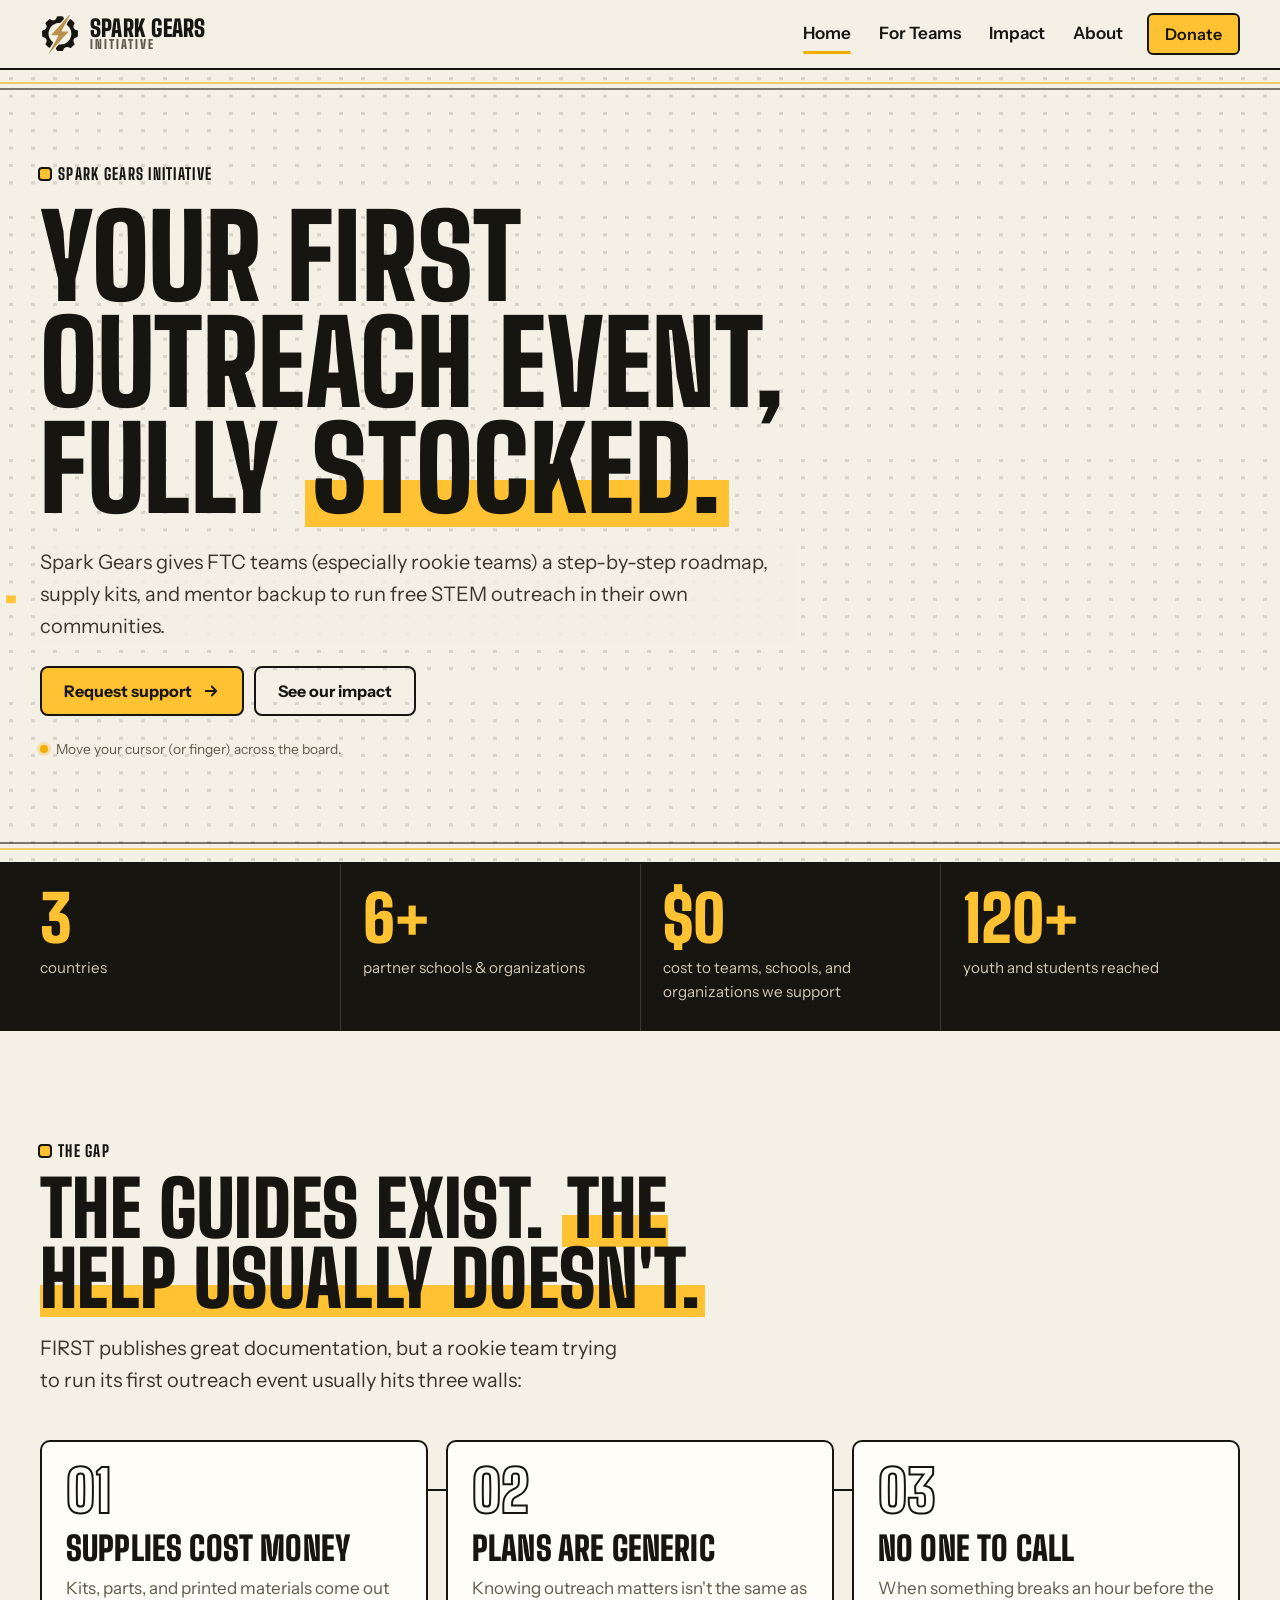
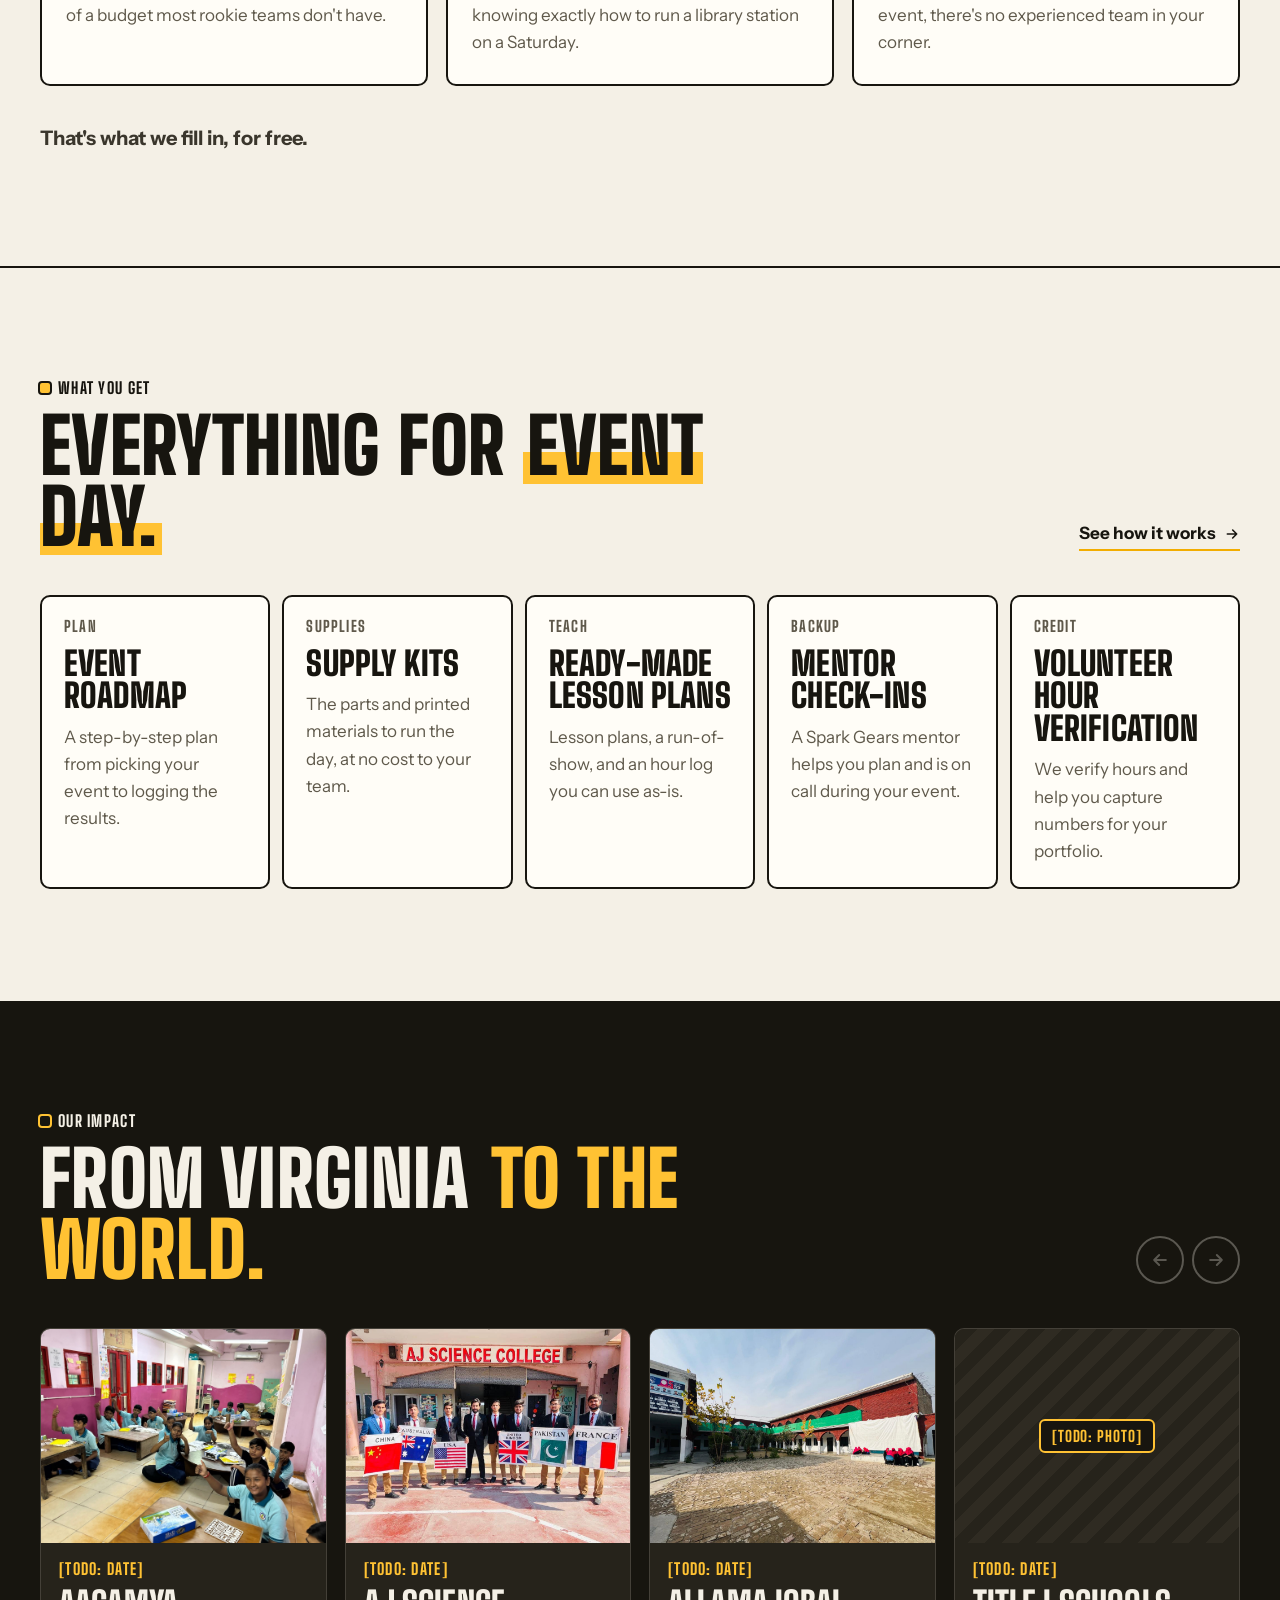
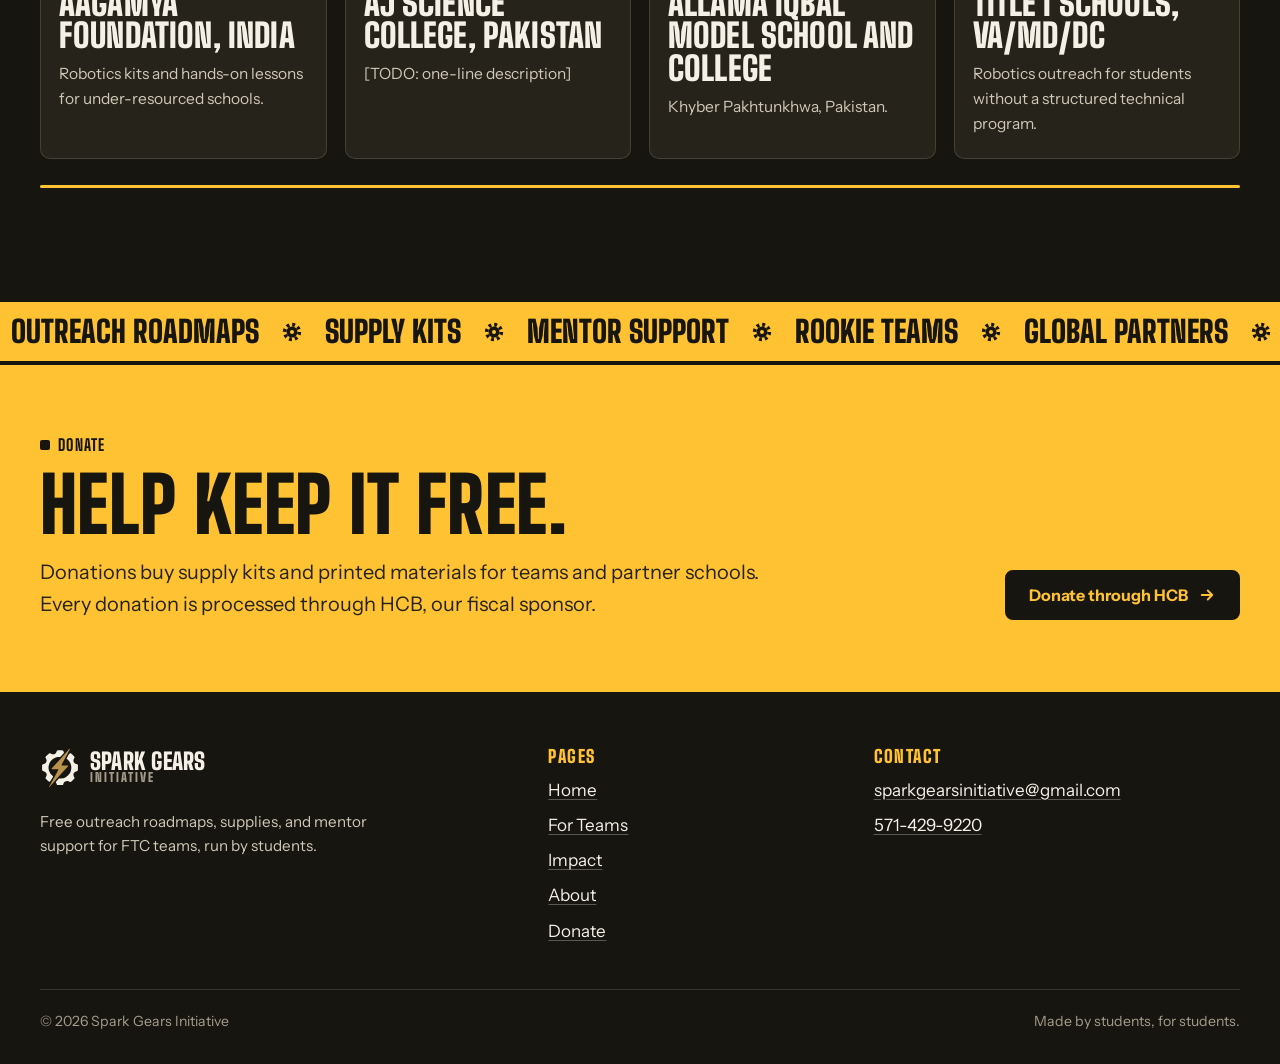
==== commit f8b0c51a: "fixed?" ====
--- a/index.html
+++ b/index.html
@@ -3,11 +3,7 @@
 <head>
   <meta charset="utf-8" />
   <meta name="viewport" content="width=device-width, initial-scale=1" />
-<<<<<<< HEAD
-  <meta name="description" content="Spark Gears Initiative gives FTC teams, especially rookie teams, free outreach roadmaps, supply kits, and mentor support, and partners with schools from Virginia to India." />
-=======
   <meta name="description" content="Spark Gears Initiative gives FTC teams, especially rookie teams, free outreach roadmaps, supply kits, and mentor support, and partners with schools from Virginia to India and Pakistan." />
->>>>>>> 3b6b7ae1383f3d6551069a74070a55c515411292
   <meta name="theme-color" content="#ffc233" />
   <title>Spark Gears Initiative</title>
   <link rel="icon" href="assets/brand/spark-gears-logo.svg" type="image/svg+xml" />
@@ -91,24 +87,10 @@
           </div>
           <a class="text-link" href="for-teams.html">See how it works <svg viewBox="0 0 24 24" fill="none" stroke="currentColor" stroke-width="2.4" stroke-linecap="round" stroke-linejoin="round" aria-hidden="true"><path d="M5 12h14M13 6l6 6-6 6"/></svg></a>
         </div>
-<<<<<<< Updated upstream
         <div class="card-grid five">
           <a class="card" href="for-teams.html#roadmap"><span>Plan</span><h3>Event roadmap</h3><p>A step-by-step plan from picking your event to logging the results.</p></a>
           <a class="card" href="for-teams.html#kit"><span>Supplies</span><h3>Supply kits</h3><p>The parts and printed materials to run the day, at no cost to your team.</p></a>
           <a class="card" href="for-teams.html#downloads"><span>Teach</span><h3>Ready-made lesson plans</h3><p>Lesson plans, a run-of-show, and an hour log you can use as-is.</p></a>
-=======
-<<<<<<< HEAD
-        <div class="card-grid">
-          <a class="card" href="for-teams.html#roadmap"><span>Plan</span><h3>Event roadmap</h3><p>A step-by-step plan from picking your event to logging the results.</p></a>
-          <a class="card" href="for-teams.html#kit"><span>Supplies</span><h3>Supply kits</h3><p>The parts and printed materials to run the day, at no cost to your team.</p></a>
-          <a class="card" href="for-teams.html#downloads"><span>Teach</span><h3>Ready-made slides &amp; activities</h3><p>Slides, activity sheets, and a run-of-show you can use as-is.</p></a>
-=======
-        <div class="card-grid five">
-          <a class="card" href="for-teams.html#roadmap"><span>Plan</span><h3>Event roadmap</h3><p>A step-by-step plan from picking your event to logging the results.</p></a>
-          <a class="card" href="for-teams.html#kit"><span>Supplies</span><h3>Supply kits</h3><p>The parts and printed materials to run the day, at no cost to your team.</p></a>
-          <a class="card" href="for-teams.html#downloads"><span>Teach</span><h3>Ready-made lesson plans</h3><p>Lesson plans, a run-of-show, and an hour log you can use as-is.</p></a>
->>>>>>> 3b6b7ae1383f3d6551069a74070a55c515411292
->>>>>>> Stashed changes
           <a class="card" href="for-teams.html#roadmap"><span>Backup</span><h3>Mentor check-ins</h3><p>A Spark Gears mentor helps you plan and is on call during your event.</p></a>
           <a class="card" href="for-teams.html#roadmap"><span>Credit</span><h3>Volunteer hour verification</h3><p>We verify hours and help you capture numbers for your portfolio.</p></a>
         </div>
@@ -133,8 +115,6 @@
             <div class="media"><img src="assets/web/aagamya-4.jpg" alt="A classroom of students at Aagamya giving a thumbs up with solar robot kits on their tables" loading="lazy" /></div>
             <div class="body"><time>[TODO: date]</time><h3>Aagamya Foundation, India</h3><p>Robotics kits and hands-on lessons for under-resourced schools.</p></div>
           </a>
-<<<<<<< HEAD
-=======
           <a class="rail-card" href="impact.html#aj-science">
             <div class="media"><img src="assets/web/aj-science-1.jpg" alt="Students holding flags of different countries in front of the AJ Science College entrance" loading="lazy" /></div>
             <div class="body"><time>[TODO: date]</time><h3>AJ Science College, Pakistan</h3><p>[TODO: one-line description]</p></div>
@@ -143,7 +123,6 @@
             <div class="media"><img src="assets/web/allama-iqbal-2.jpg" alt="Brick courtyard of Allama Iqbal Model School and College with students seated by the building" loading="lazy" /></div>
             <div class="body"><time>[TODO: date]</time><h3>Allama Iqbal Model School and College</h3><p>Khyber Pakhtunkhwa, Pakistan.</p></div>
           </a>
->>>>>>> 3b6b7ae1383f3d6551069a74070a55c515411292
           <a class="rail-card" href="impact.html#title-i">
             <div class="media"><div class="ph" role="img" aria-label="Photo placeholder: Title I schools in the DMV"><span>[TODO: photo]</span></div></div>
             <div class="body"><time>[TODO: date]</time><h3>Title I schools, VA/MD/DC</h3><p>Robotics outreach for students without a structured technical program.</p></div>
--- a/styles.css
+++ b/styles.css
@@ -11,14 +11,7 @@
   --yellow: #ffc233;
   --yellow-2: #f2ad00;
   --yellow-soft: #ffe39a;
-<<<<<<< Updated upstream
   --green: #1f9d55;
-=======
-<<<<<<< HEAD
-=======
-  --green: #1f9d55;
->>>>>>> 3b6b7ae1383f3d6551069a74070a55c515411292
->>>>>>> Stashed changes
   --line: rgba(23, 21, 15, 0.14);
   --line-strong: rgba(23, 21, 15, 0.9);
   --display: "Big Shoulders Display", "Arial Narrow", Impact, sans-serif;
@@ -516,15 +509,7 @@
   margin-bottom: clamp(28px, 4vw, 44px);
 }
 
-<<<<<<< Updated upstream
 .section-head > div:not(.rail-controls) { display: grid; gap: 14px; max-width: 760px; }
-=======
-<<<<<<< HEAD
-.section-head > div { display: grid; gap: 14px; max-width: 760px; }
-=======
-.section-head > div:not(.rail-controls) { display: grid; gap: 14px; max-width: 760px; }
->>>>>>> 3b6b7ae1383f3d6551069a74070a55c515411292
->>>>>>> Stashed changes
 .section-head .lede { max-width: 46ch; }
 
 .on-ink {
@@ -575,22 +560,6 @@
 
 .steps li:hover::before { color: var(--yellow); }
 
-<<<<<<< Updated upstream
-/* wire connecting step cards: spans the 18px gap, centered on the step number */
-=======
-<<<<<<< HEAD
-/* wire connecting step cards */
->>>>>>> Stashed changes
-.steps li:not(:last-child)::after {
-  content: "";
-  position: absolute;
-  top: 47px;
-  right: -20px;
-<<<<<<< Updated upstream
-  width: 18px;
-=======
-  width: 22px;
-=======
 /* wire connecting step cards: spans the 18px gap, centered on the step number */
 .steps li:not(:last-child)::after {
   content: "";
@@ -598,8 +567,6 @@
   top: 47px;
   right: -20px;
   width: 18px;
->>>>>>> 3b6b7ae1383f3d6551069a74070a55c515411292
->>>>>>> Stashed changes
   height: 2px;
   background: var(--ink);
 }
@@ -608,40 +575,16 @@
 .steps p { color: var(--muted); }
 
 .steps.vertical { grid-template-columns: 1fr; gap: 14px; color: var(--ink); }
-<<<<<<< Updated upstream
 .steps.vertical li { display: grid; grid-template-columns: 52px 1fr; column-gap: 18px; padding: 20px; }
 .steps.vertical li::before { grid-row: span 2; margin: 0; font-size: 3rem; text-align: center; }
 .steps.vertical li:not(:last-child)::after { top: auto; bottom: -16px; left: 45px; right: auto; width: 2px; height: 14px; }
-=======
-<<<<<<< HEAD
-.steps.vertical li { display: grid; grid-template-columns: auto 1fr; column-gap: 18px; padding: 20px; }
-.steps.vertical li::before { grid-row: span 2; margin: 0; font-size: 3rem; }
-.steps.vertical li:not(:last-child)::after { top: auto; bottom: -16px; left: 44px; right: auto; width: 2px; height: 16px; }
-=======
-.steps.vertical li { display: grid; grid-template-columns: 52px 1fr; column-gap: 18px; padding: 20px; }
-.steps.vertical li::before { grid-row: span 2; margin: 0; font-size: 3rem; text-align: center; }
-.steps.vertical li:not(:last-child)::after { top: auto; bottom: -16px; left: 45px; right: auto; width: 2px; height: 14px; }
->>>>>>> 3b6b7ae1383f3d6551069a74070a55c515411292
->>>>>>> Stashed changes
 .on-ink .steps li:not(:last-child)::after { background: var(--yellow); }
 
 @media (max-width: 860px) {
   .steps { grid-template-columns: 1fr; gap: 14px; }
-<<<<<<< Updated upstream
   .steps li { display: grid; grid-template-columns: 52px 1fr; column-gap: 18px; padding: 20px; }
   .steps li::before { grid-row: span 2; margin: 0; font-size: 3rem; text-align: center; }
   .steps li:not(:last-child)::after { top: auto; bottom: -16px; left: 45px; right: auto; width: 2px; height: 14px; }
-=======
-<<<<<<< HEAD
-  .steps li { display: grid; grid-template-columns: auto 1fr; column-gap: 18px; padding: 20px; }
-  .steps li::before { grid-row: span 2; margin: 0; font-size: 3rem; }
-  .steps li:not(:last-child)::after { top: auto; bottom: -16px; left: 44px; right: auto; width: 2px; height: 16px; }
-=======
-  .steps li { display: grid; grid-template-columns: 52px 1fr; column-gap: 18px; padding: 20px; }
-  .steps li::before { grid-row: span 2; margin: 0; font-size: 3rem; text-align: center; }
-  .steps li:not(:last-child)::after { top: auto; bottom: -16px; left: 45px; right: auto; width: 2px; height: 14px; }
->>>>>>> 3b6b7ae1383f3d6551069a74070a55c515411292
->>>>>>> Stashed changes
 }
 
 /* ---------- Program rail (home) ---------- */
@@ -1126,27 +1069,10 @@
   content: "";
   width: 22px;
   height: 22px;
-<<<<<<< Updated upstream
   margin-top: 3px;
   border: 2px solid var(--ink);
   border-radius: 5px;
   background: var(--green) url("data:image/svg+xml,%3Csvg xmlns='http://www.w3.org/2000/svg' viewBox='0 0 18 18'%3E%3Cpath d='M4 9.4l3.2 3.1L14 5.6' fill='none' stroke='%23fff' stroke-width='2.6' stroke-linecap='round' stroke-linejoin='round'/%3E%3C/svg%3E") center / 18px 18px no-repeat;
-=======
-<<<<<<< HEAD
-  margin-top: 1px;
-  border: 2px solid var(--ink);
-  border-radius: 5px;
-  background:
-    linear-gradient(45deg, transparent 44%, var(--ink) 44%, var(--ink) 56%, transparent 56%) 3px 7px / 7px 7px no-repeat,
-    linear-gradient(-45deg, transparent 44%, var(--ink) 44%, var(--ink) 56%, transparent 56%) 7px 3px / 10px 11px no-repeat,
-    var(--card);
-=======
-  margin-top: 3px;
-  border: 2px solid var(--ink);
-  border-radius: 5px;
-  background: var(--green) url("data:image/svg+xml,%3Csvg xmlns='http://www.w3.org/2000/svg' viewBox='0 0 18 18'%3E%3Cpath d='M4 9.4l3.2 3.1L14 5.6' fill='none' stroke='%23fff' stroke-width='2.6' stroke-linecap='round' stroke-linejoin='round'/%3E%3C/svg%3E") center / 18px 18px no-repeat;
->>>>>>> 3b6b7ae1383f3d6551069a74070a55c515411292
->>>>>>> Stashed changes
 }
 
 @media (max-width: 760px) {
@@ -1348,11 +1274,6 @@
 
 /* leave room for the sticky sub-nav when jumping to a section */
 html:has(.subnav) { scroll-padding-top: 136px; }
-<<<<<<< Updated upstream
-=======
-<<<<<<< HEAD
-=======
->>>>>>> Stashed changes
 
 /* ---------- Downloads + PDF preview ---------- */
 
@@ -1550,7 +1471,3 @@
   .pdf-actions .btn-label { display: none; }
   .pdf-pages { padding: 12px; gap: 12px; }
 }
-<<<<<<< Updated upstream
-=======
->>>>>>> 3b6b7ae1383f3d6551069a74070a55c515411292
->>>>>>> Stashed changes
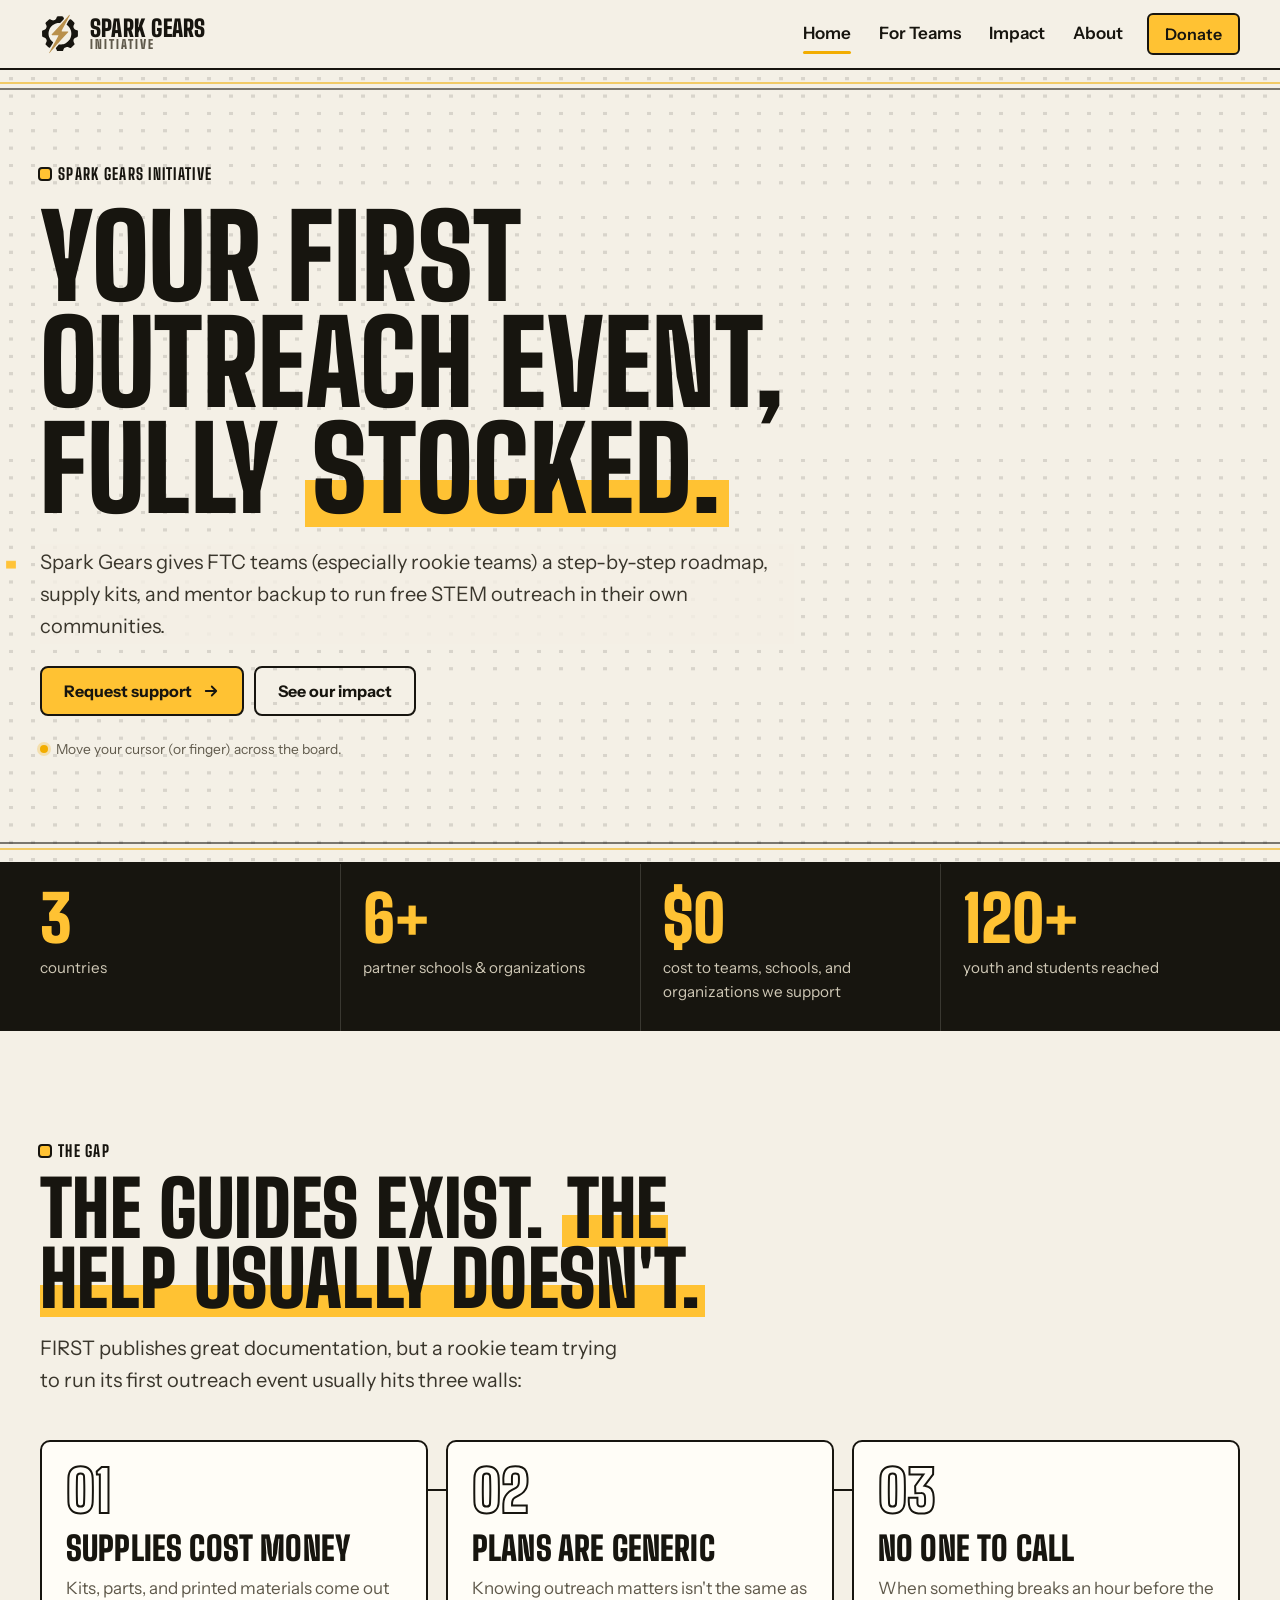
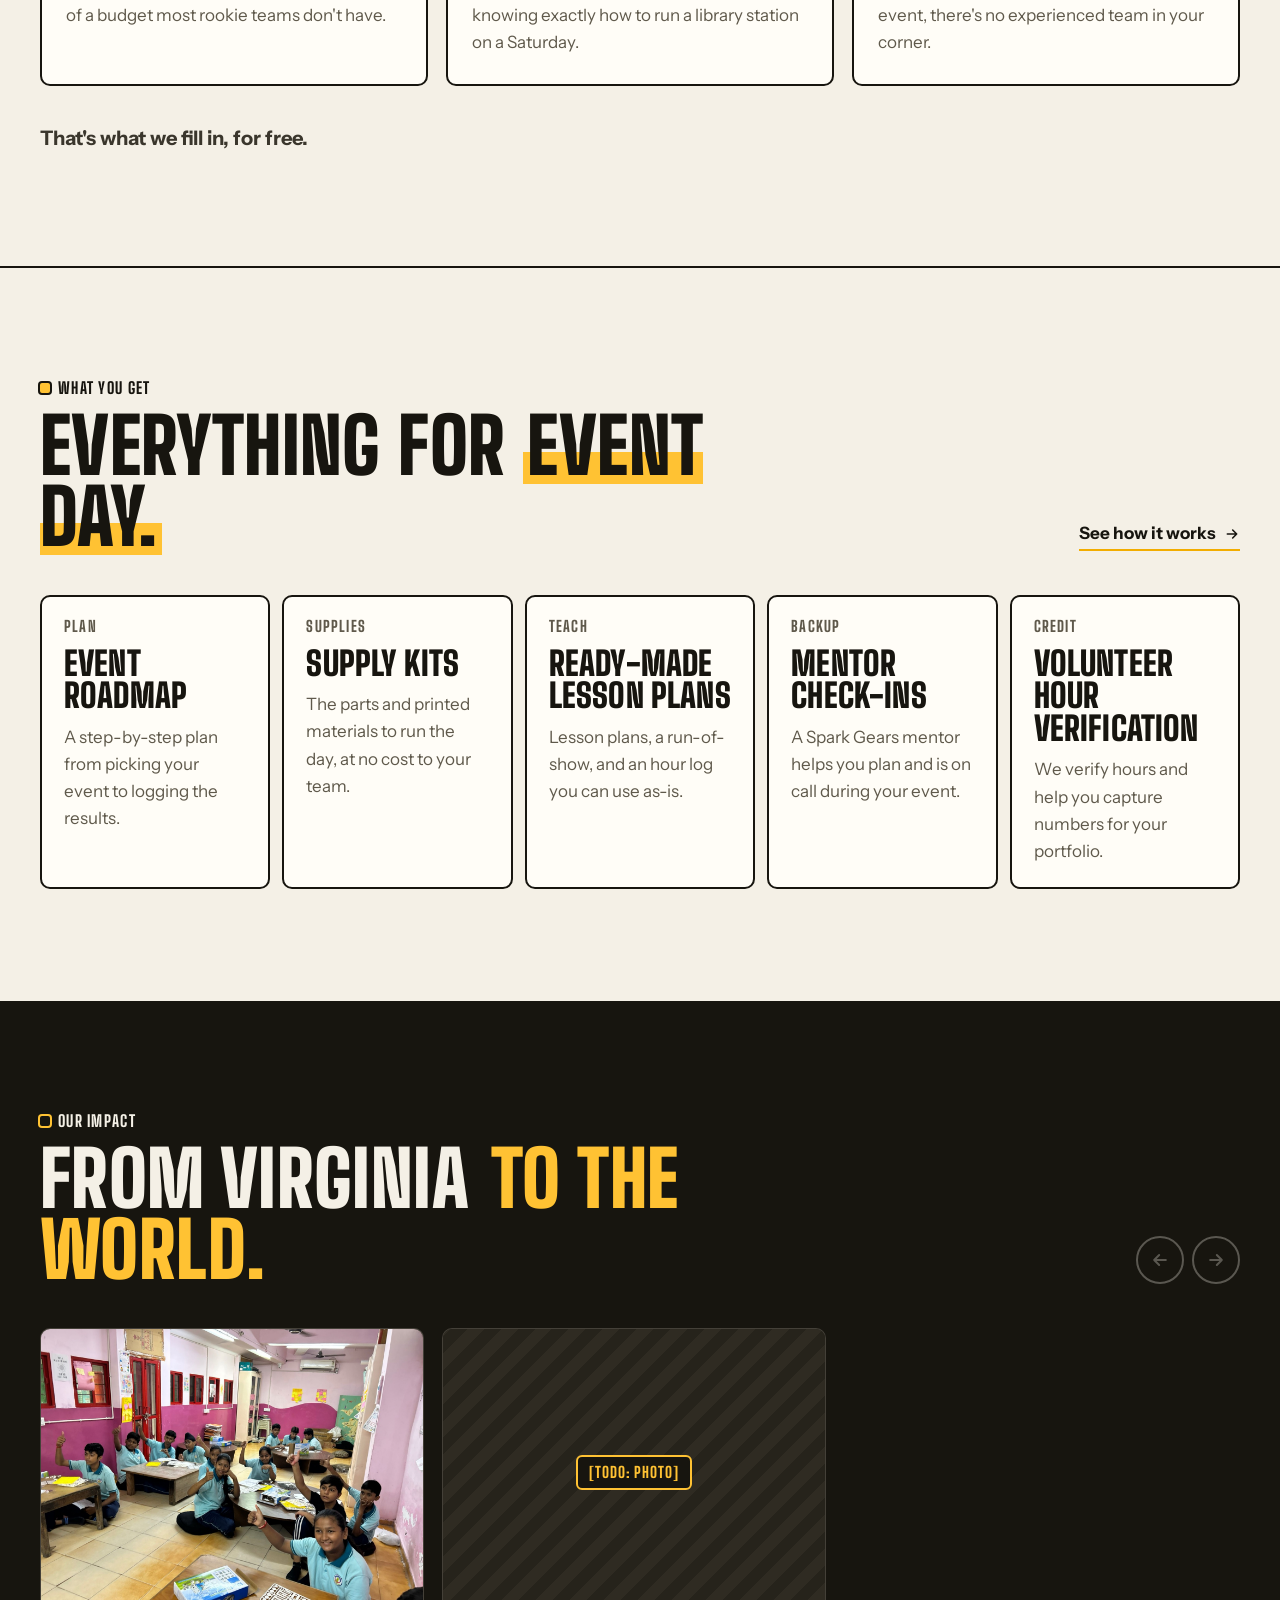
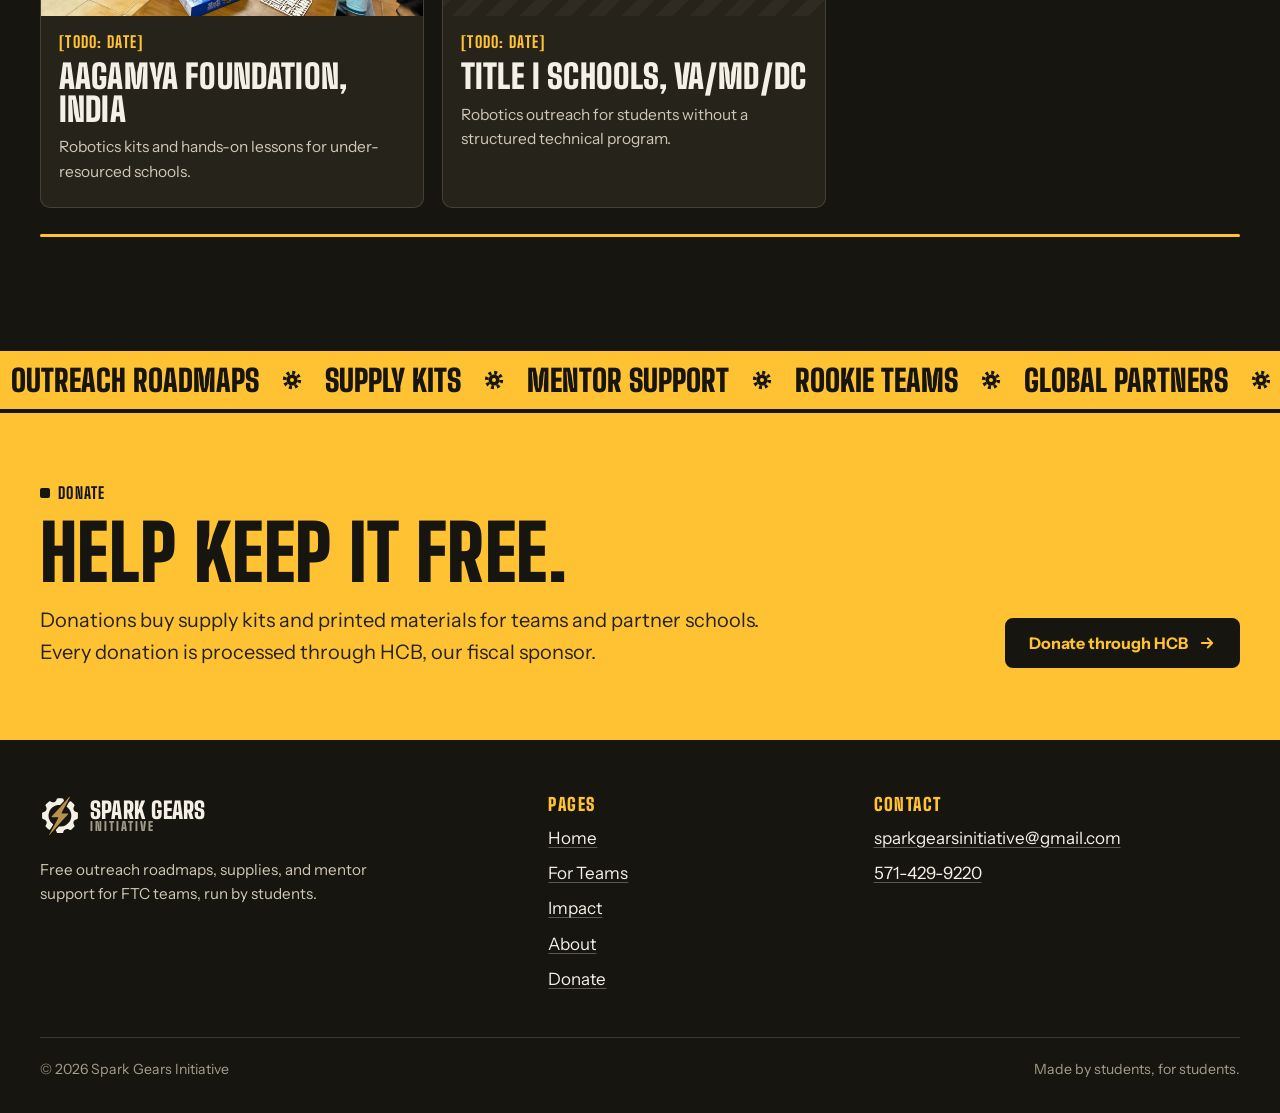
==== commit 385f94ba: "removal of some" ====
--- a/index.html
+++ b/index.html
@@ -3,7 +3,7 @@
 <head>
   <meta charset="utf-8" />
   <meta name="viewport" content="width=device-width, initial-scale=1" />
-  <meta name="description" content="Spark Gears Initiative gives FTC teams, especially rookie teams, free outreach roadmaps, supply kits, and mentor support, and partners with schools from Virginia to India and Pakistan." />
+  <meta name="description" content="Spark Gears Initiative gives FTC teams, especially rookie teams, free outreach roadmaps, supply kits, and mentor support, and partners with schools from Virginia to India." />
   <meta name="theme-color" content="#ffc233" />
   <title>Spark Gears Initiative</title>
   <link rel="icon" href="assets/brand/spark-gears-logo.svg" type="image/svg+xml" />
@@ -115,14 +115,6 @@
             <div class="media"><img src="assets/web/aagamya-4.jpg" alt="A classroom of students at Aagamya giving a thumbs up with solar robot kits on their tables" loading="lazy" /></div>
             <div class="body"><time>[TODO: date]</time><h3>Aagamya Foundation, India</h3><p>Robotics kits and hands-on lessons for under-resourced schools.</p></div>
           </a>
-          <a class="rail-card" href="impact.html#aj-science">
-            <div class="media"><img src="assets/web/aj-science-1.jpg" alt="Students holding flags of different countries in front of the AJ Science College entrance" loading="lazy" /></div>
-            <div class="body"><time>[TODO: date]</time><h3>AJ Science College, Pakistan</h3><p>[TODO: one-line description]</p></div>
-          </a>
-          <a class="rail-card" href="impact.html#allama-iqbal">
-            <div class="media"><img src="assets/web/allama-iqbal-2.jpg" alt="Brick courtyard of Allama Iqbal Model School and College with students seated by the building" loading="lazy" /></div>
-            <div class="body"><time>[TODO: date]</time><h3>Allama Iqbal Model School and College</h3><p>Khyber Pakhtunkhwa, Pakistan.</p></div>
-          </a>
           <a class="rail-card" href="impact.html#title-i">
             <div class="media"><div class="ph" role="img" aria-label="Photo placeholder: Title I schools in the DMV"><span>[TODO: photo]</span></div></div>
             <div class="body"><time>[TODO: date]</time><h3>Title I schools, VA/MD/DC</h3><p>Robotics outreach for students without a structured technical program.</p></div>
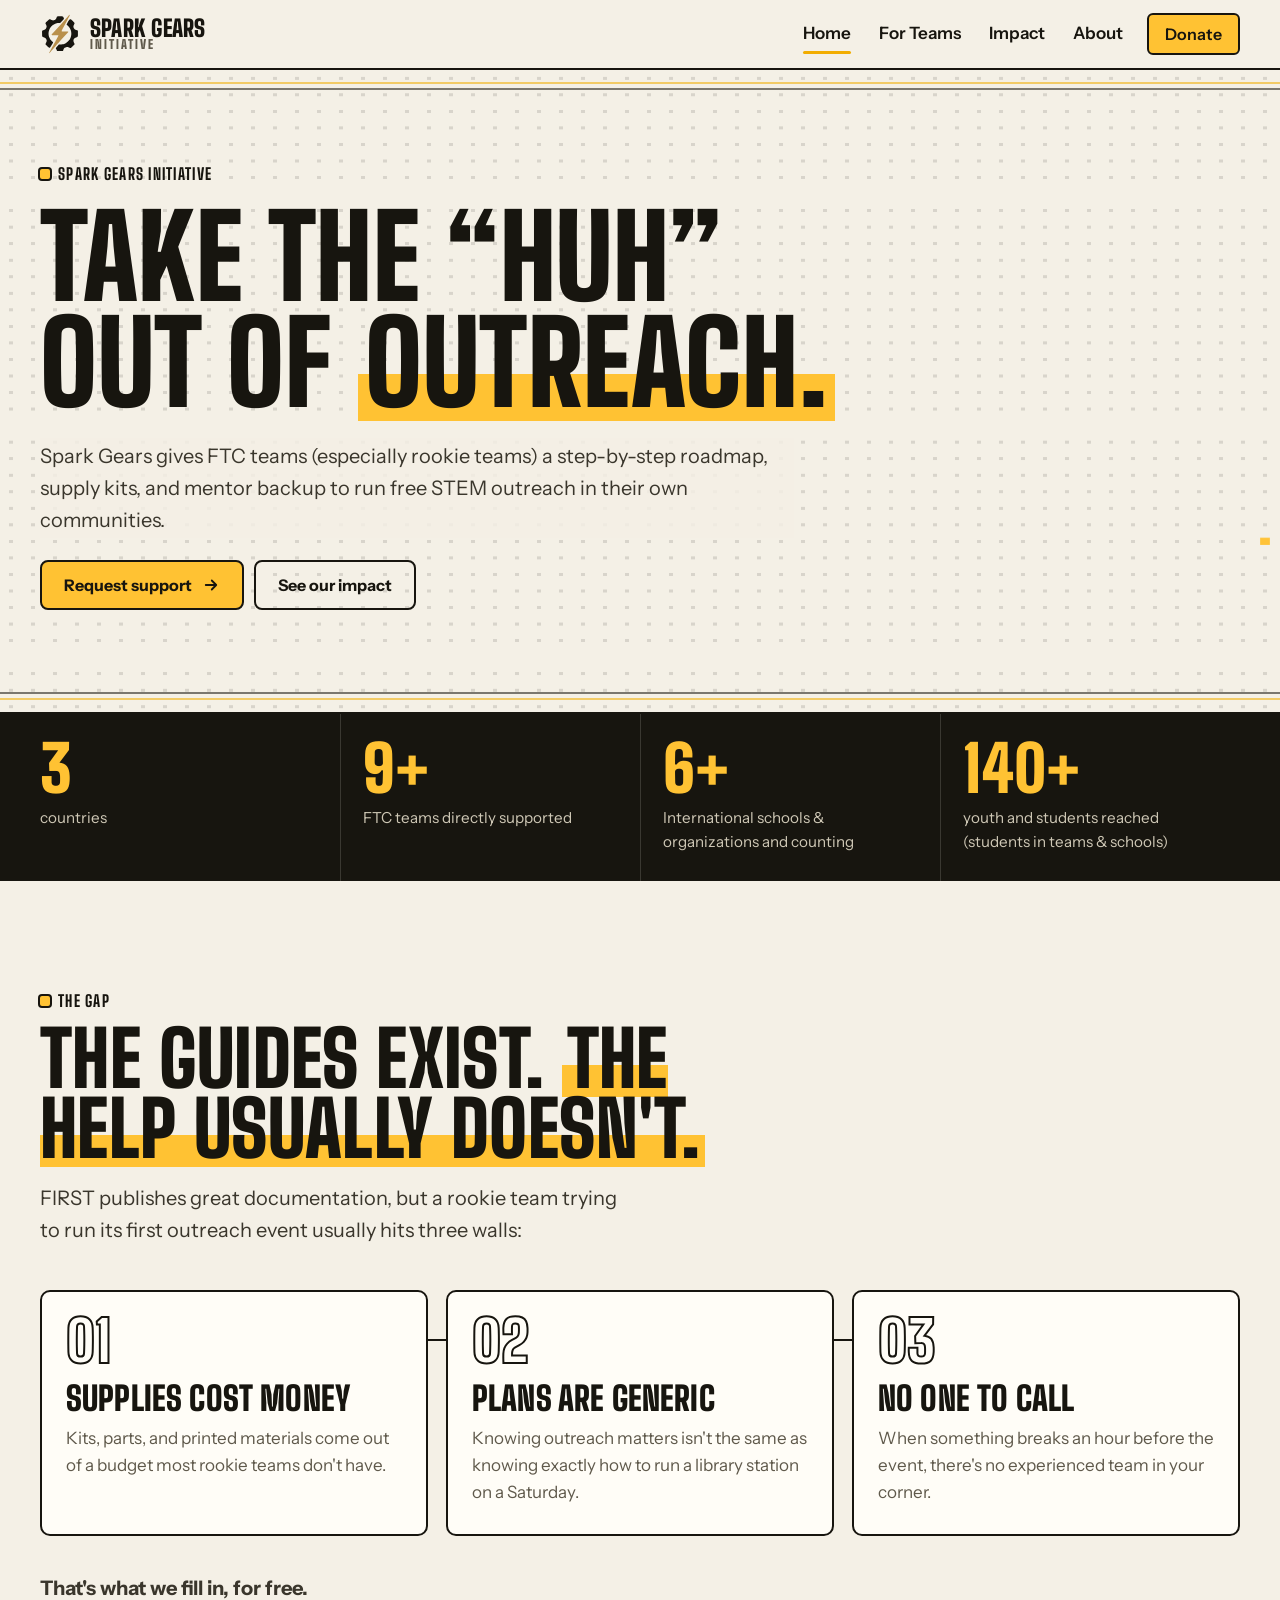
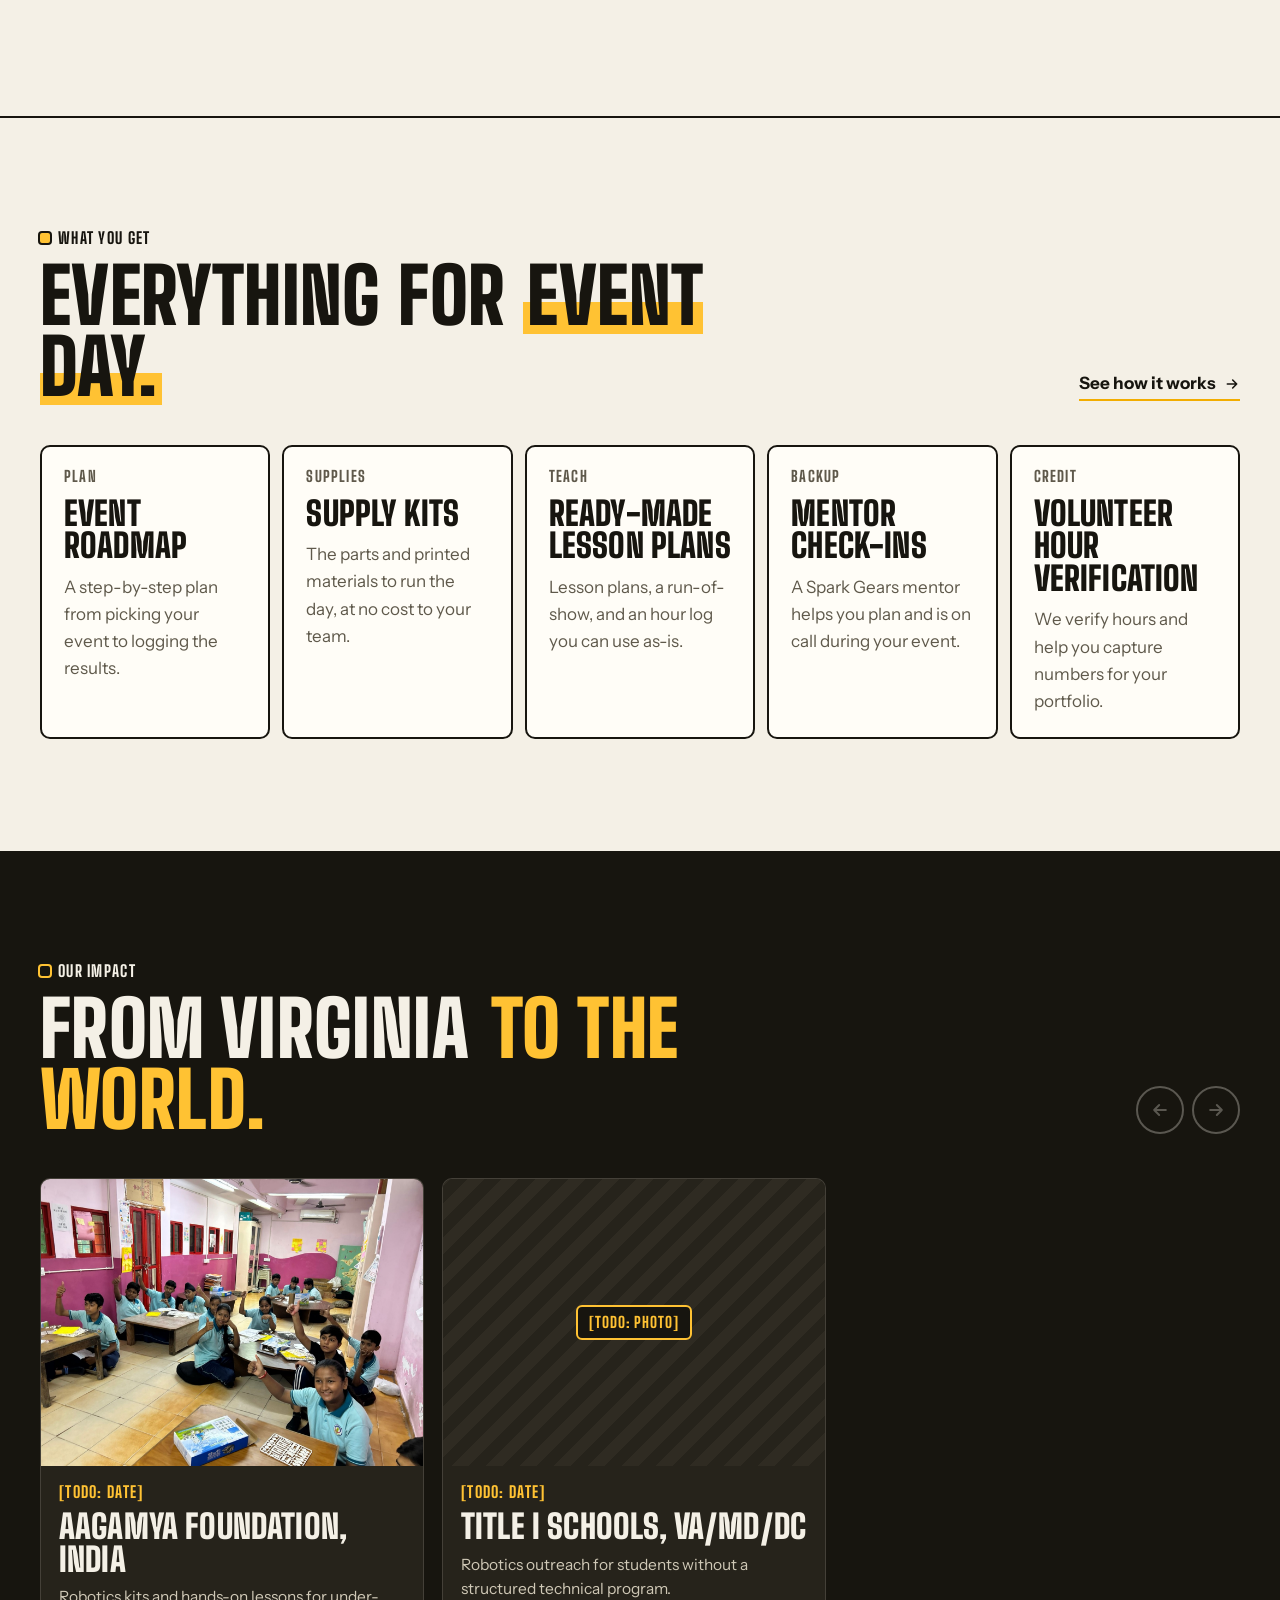
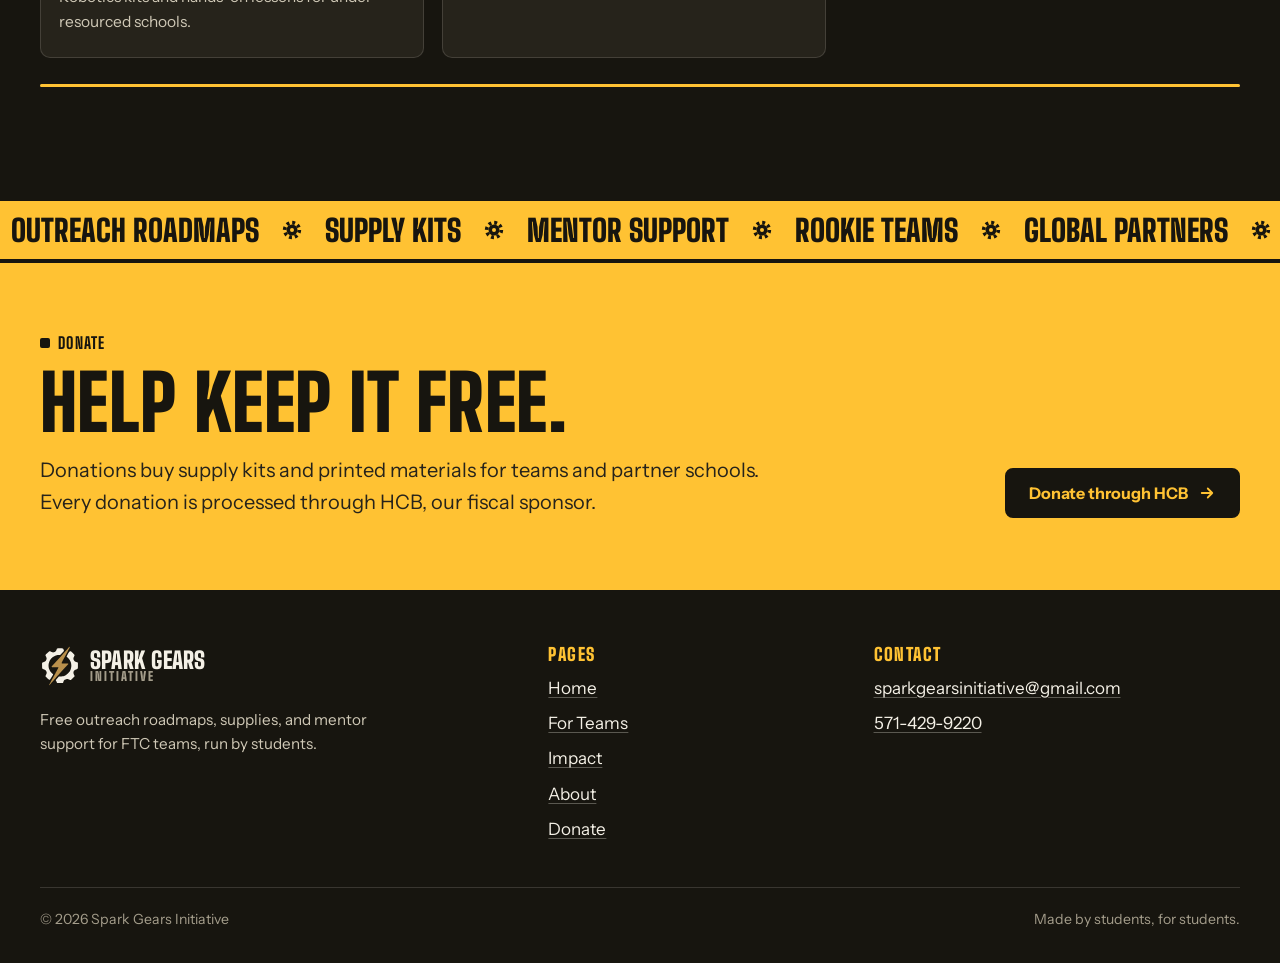
==== commit 45a6cead: "changed hero and some stuff" ====
--- a/index.html
+++ b/index.html
@@ -40,13 +40,12 @@
       <div class="wrap hero-grid solo">
         <div class="hero-copy">
           <p class="label">Spark Gears Initiative</p>
-          <h1><span class="row">Your first outreach event,</span> <span class="row">fully <span class="hl">stocked.</span></span></h1>
+          <h1><span class="row">Take the “huh”</span> <span class="row">out of <span class="hl">outreach.</span></span></h1>
           <p class="lede">Spark Gears gives FTC teams (especially rookie teams) a step-by-step roadmap, supply kits, and mentor backup to run free STEM outreach in their own communities.</p>
           <div class="actions">
             <a class="btn btn-primary" href="for-teams.html#request">Request support <svg viewBox="0 0 24 24" fill="none" stroke="currentColor" stroke-width="2.4" stroke-linecap="round" stroke-linejoin="round" aria-hidden="true"><path d="M5 12h14M13 6l6 6-6 6"/></svg></a>
             <a class="btn btn-ghost" href="impact.html">See our impact</a>
           </div>
-          <p class="hint"><i></i>Move your cursor (or finger) across the board.</p>
         </div>
       </div>
     </section>
@@ -54,9 +53,9 @@
     <section class="stats" aria-label="At a glance">
       <ul class="wrap">
         <li><strong>3</strong><span>countries</span></li>
-        <li><strong>6+</strong><span>partner schools &amp; organizations</span></li>
-        <li><strong>$0</strong><span>cost to teams, schools, and organizations we support</span></li>
-        <li><strong>120+</strong><span>youth and students reached</span></li>
+        <li><strong>9+</strong><span>FTC teams directly supported</span></li>
+        <li><strong>6+</strong><span>International schools &amp; organizations and counting</span></li>
+        <li><strong>140+</strong><span>youth and students reached (students in teams &amp; schools)</span></li>
       </ul>
     </section>
 
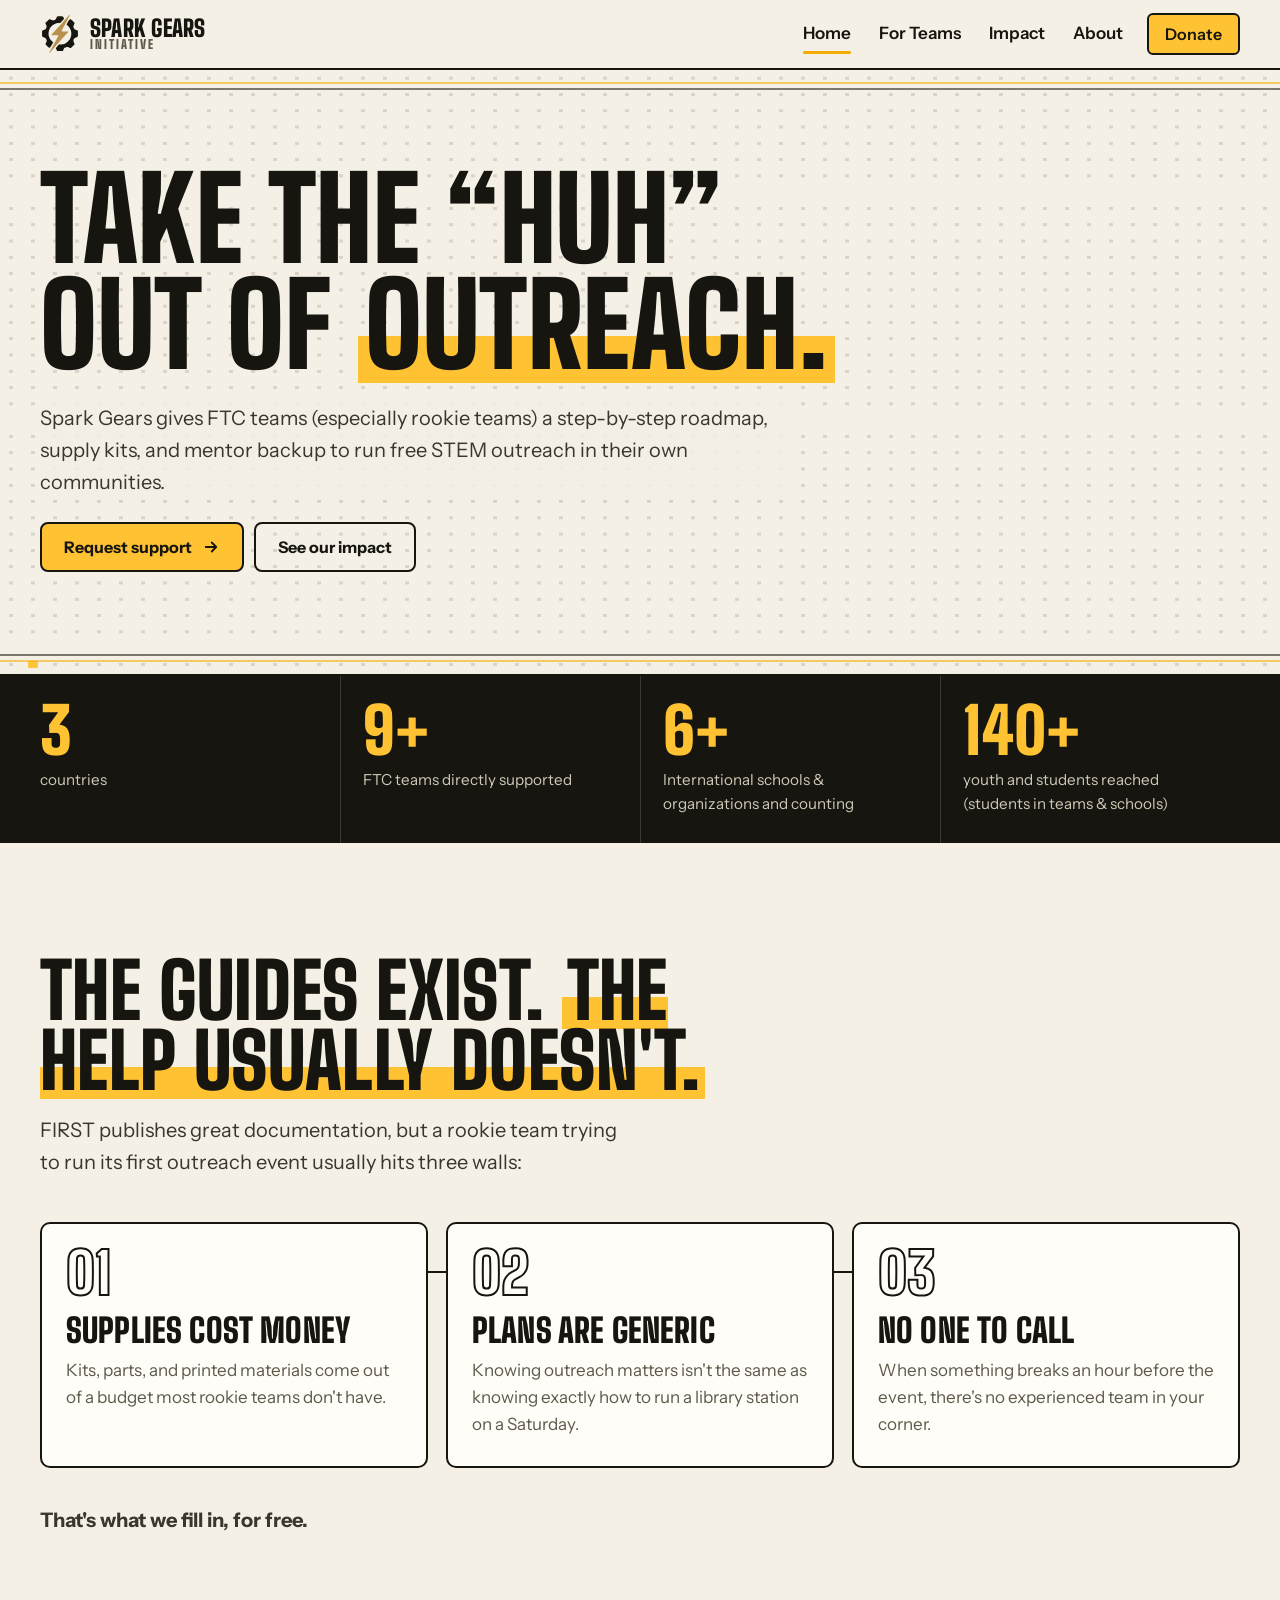
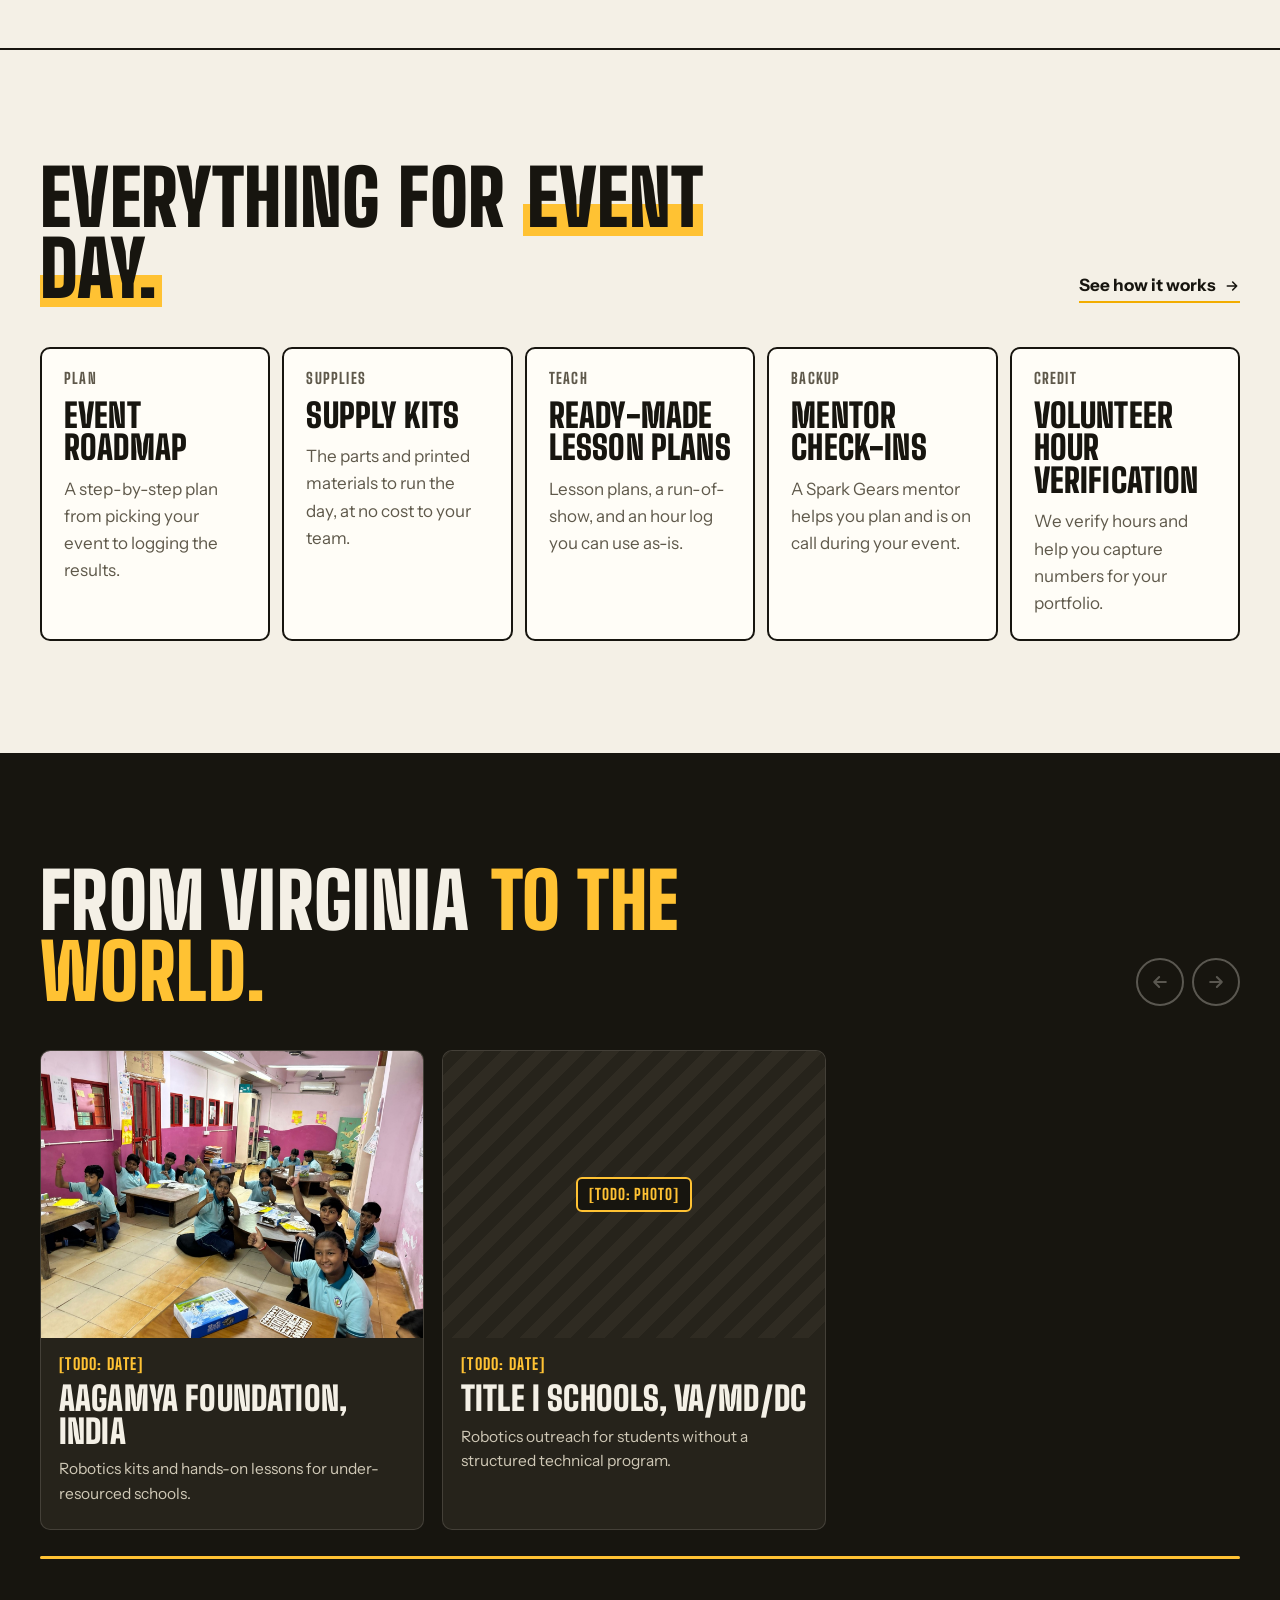
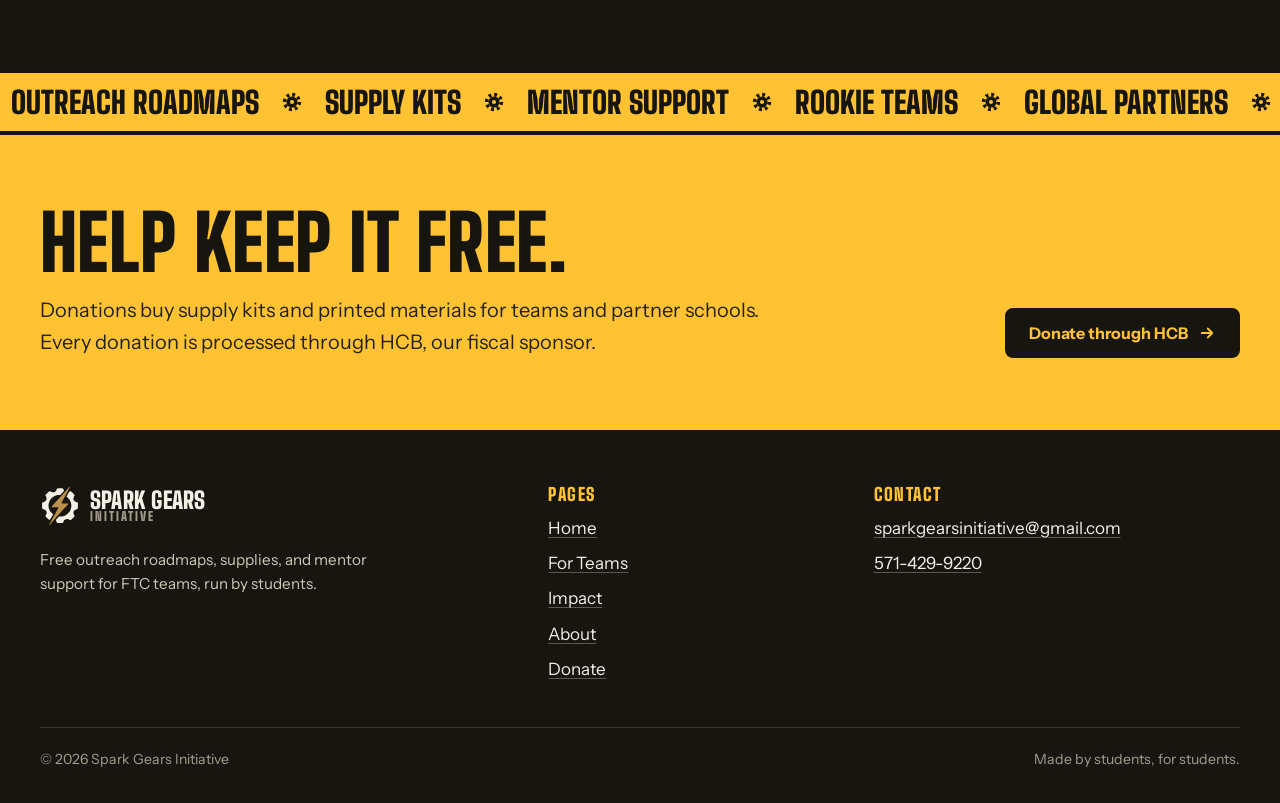
==== commit f4b50754: "removed taglines" ====
--- a/index.html
+++ b/index.html
@@ -39,7 +39,6 @@
       <canvas class="board" aria-hidden="true"></canvas>
       <div class="wrap hero-grid solo">
         <div class="hero-copy">
-          <p class="label">Spark Gears Initiative</p>
           <h1><span class="row">Take the “huh”</span> <span class="row">out of <span class="hl">outreach.</span></span></h1>
           <p class="lede">Spark Gears gives FTC teams (especially rookie teams) a step-by-step roadmap, supply kits, and mentor backup to run free STEM outreach in their own communities.</p>
           <div class="actions">
@@ -63,7 +62,6 @@
       <div class="wrap">
         <div class="section-head">
           <div>
-            <p class="label">The gap</p>
             <h2>The guides exist. <span class="hl">The help usually doesn't.</span></h2>
           </div>
           <p class="lede">FIRST publishes great documentation, but a rookie team trying to run its first outreach event usually hits three walls:</p>
@@ -81,7 +79,6 @@
       <div class="wrap">
         <div class="section-head">
           <div>
-            <p class="label">What you get</p>
             <h2>Everything for <span class="hl">event day.</span></h2>
           </div>
           <a class="text-link" href="for-teams.html">See how it works <svg viewBox="0 0 24 24" fill="none" stroke="currentColor" stroke-width="2.4" stroke-linecap="round" stroke-linejoin="round" aria-hidden="true"><path d="M5 12h14M13 6l6 6-6 6"/></svg></a>
@@ -100,7 +97,6 @@
       <div class="wrap">
         <div class="section-head">
           <div>
-            <p class="label">Our impact</p>
             <h2>From Virginia <span class="hl">to the world.</span></h2>
           </div>
           <div class="rail-controls">
@@ -144,7 +140,6 @@
     <section class="section tight on-yellow rule-top">
       <div class="wrap cta">
         <div class="copy">
-          <p class="label">Donate</p>
           <h2>Help keep it free.</h2>
           <p class="lede">Donations buy supply kits and printed materials for teams and partner schools. Every donation is processed through HCB, our fiscal sponsor.</p>
         </div>
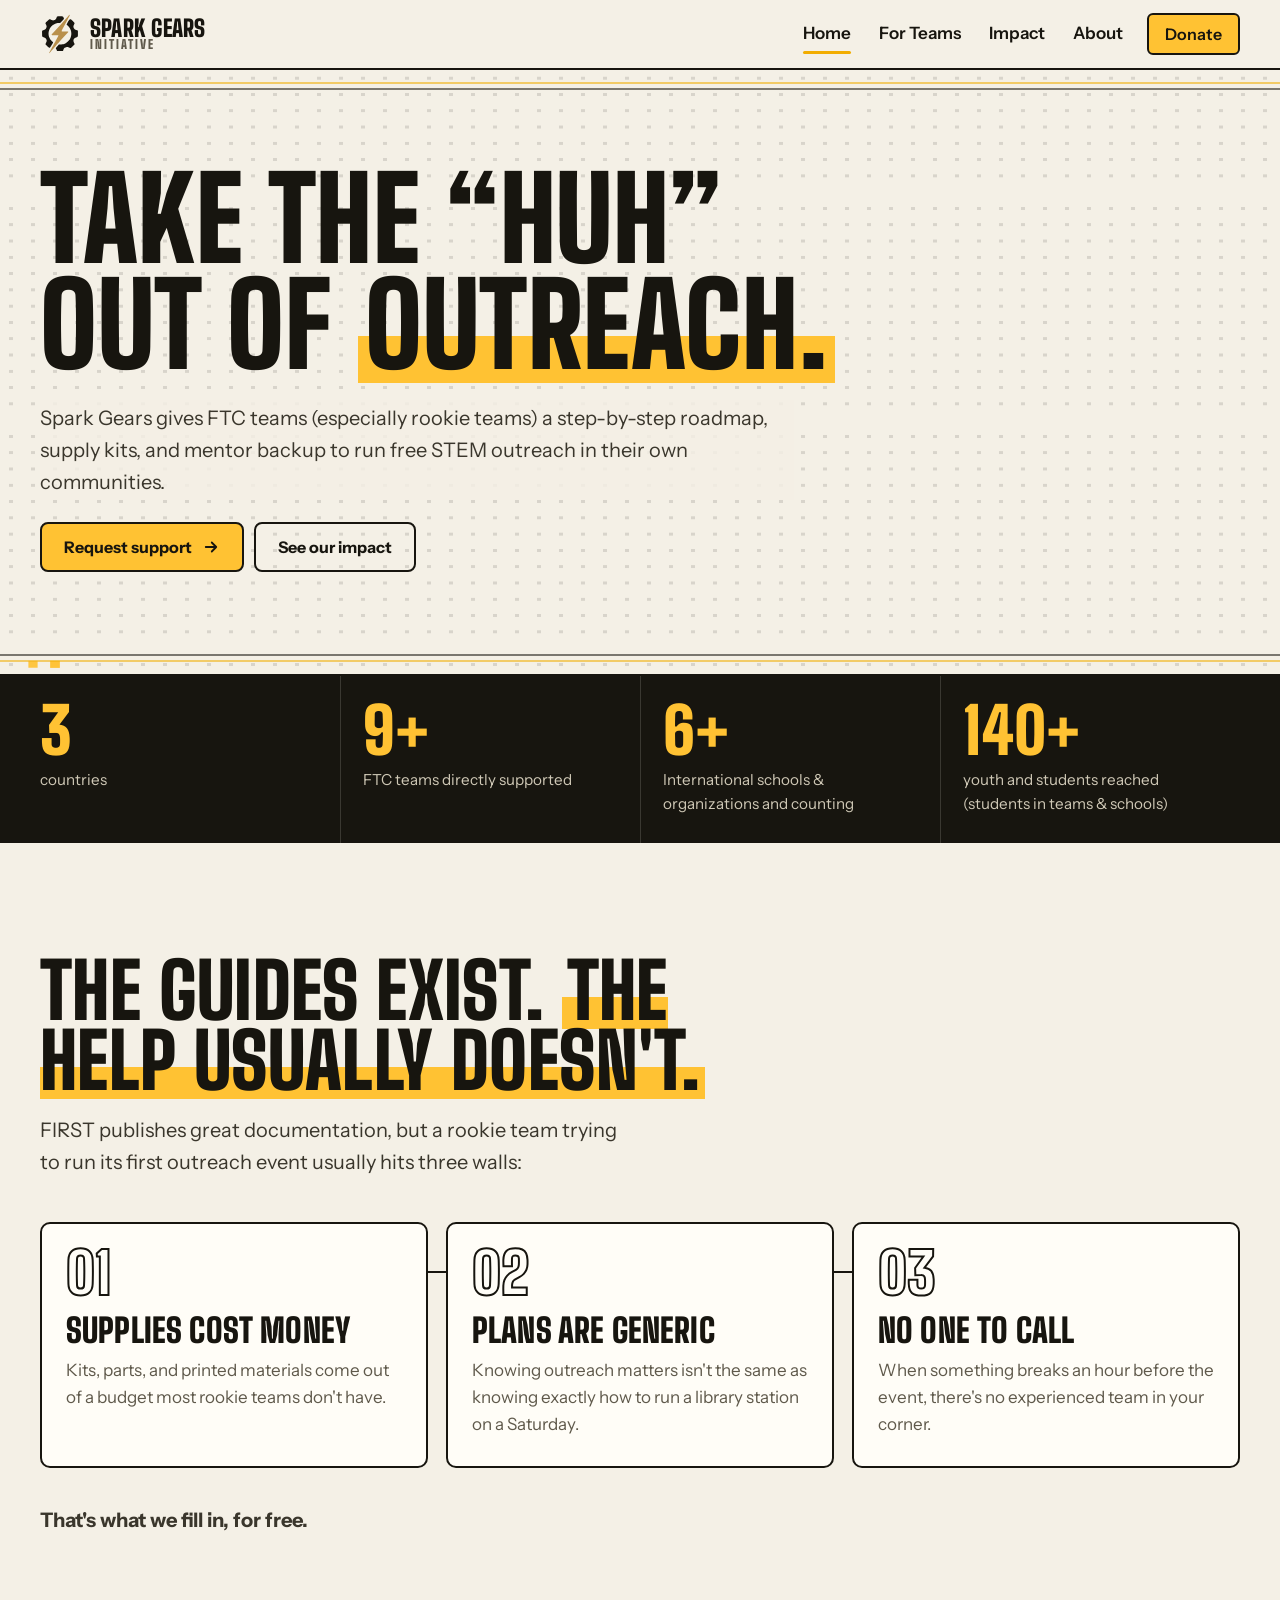
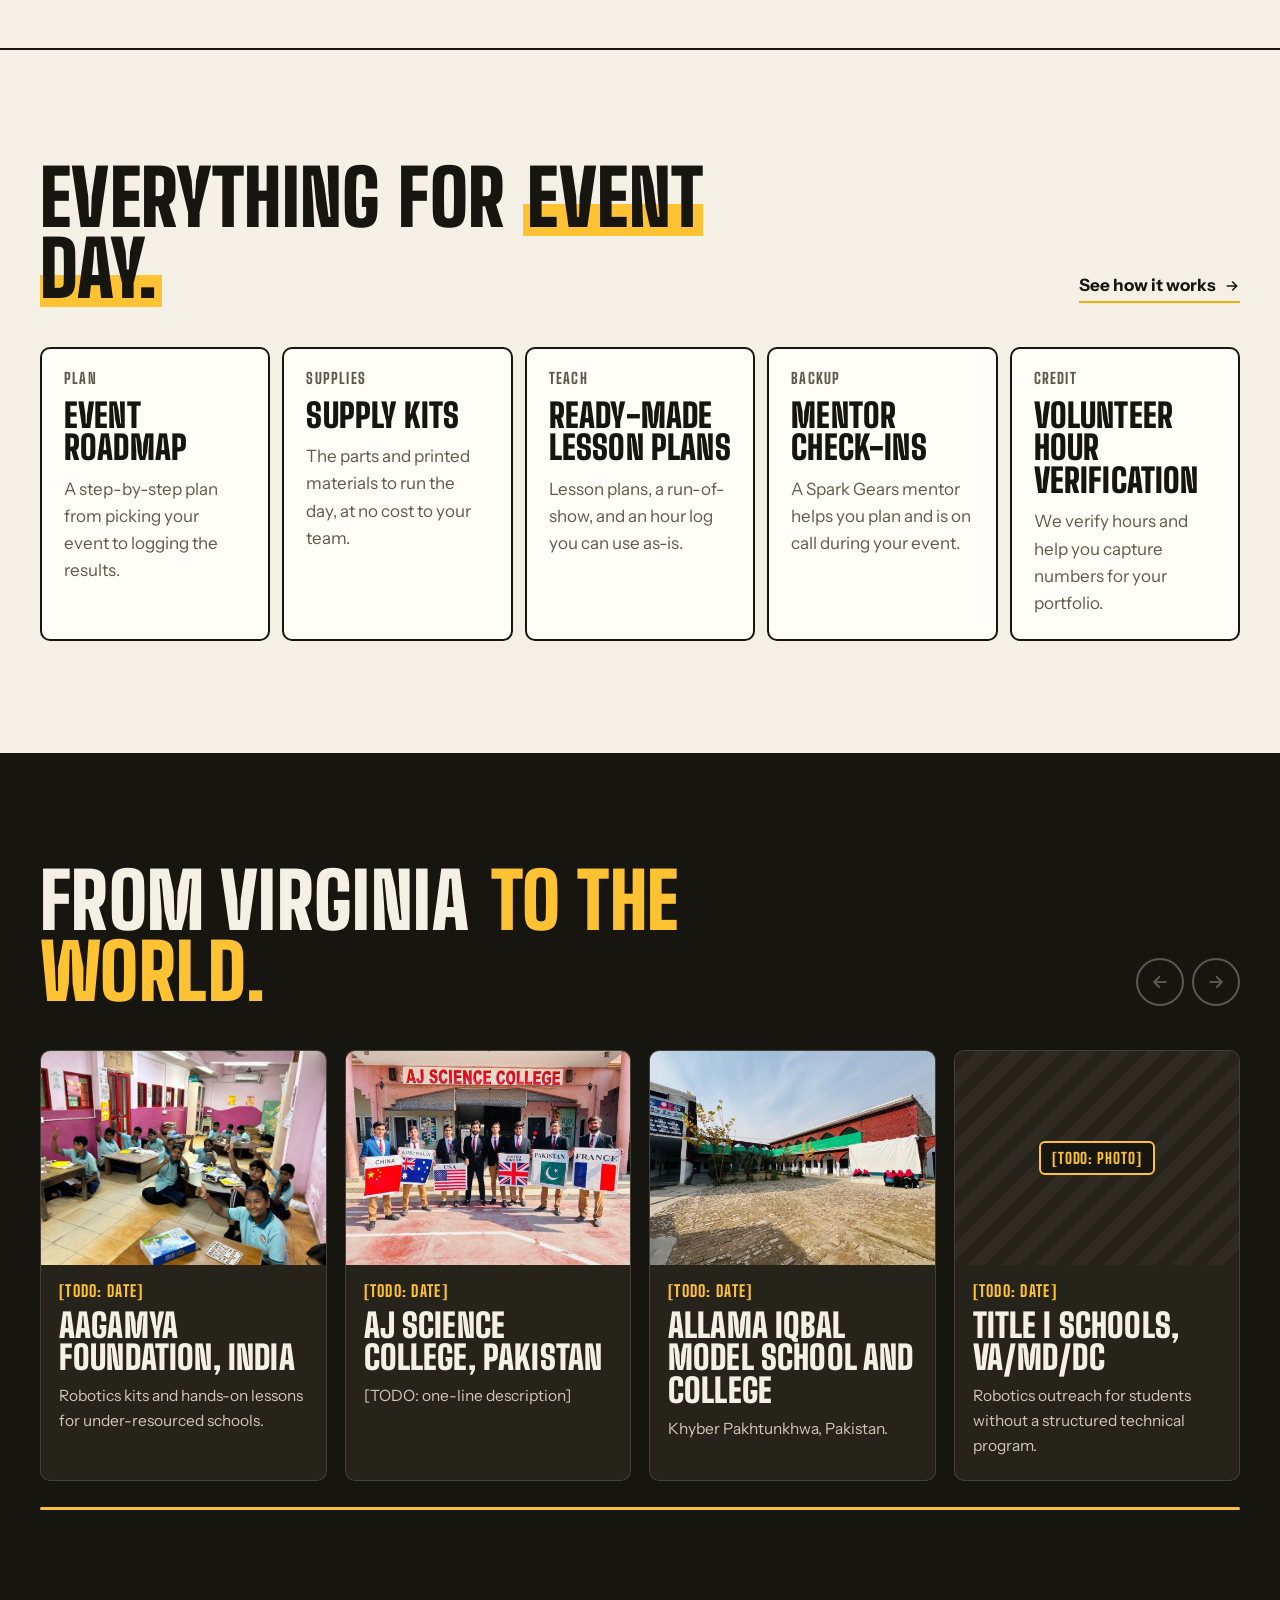
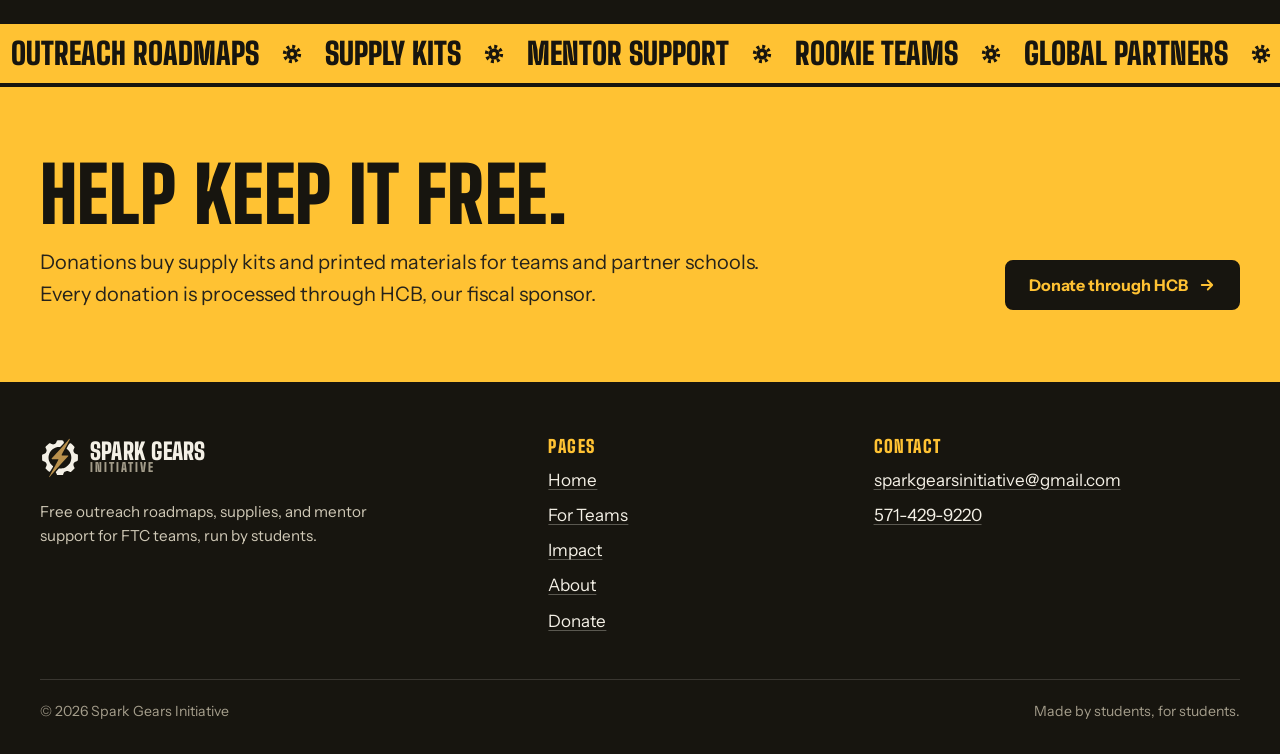
==== commit ac6ad594: "fixed" ====
--- a/index.html
+++ b/index.html
@@ -3,7 +3,7 @@
 <head>
   <meta charset="utf-8" />
   <meta name="viewport" content="width=device-width, initial-scale=1" />
-  <meta name="description" content="Spark Gears Initiative gives FTC teams, especially rookie teams, free outreach roadmaps, supply kits, and mentor support, and partners with schools from Virginia to India." />
+  <meta name="description" content="Spark Gears Initiative gives FTC teams, especially rookie teams, free outreach roadmaps, supply kits, and mentor support, and partners with schools from Virginia to India and Pakistan." />
   <meta name="theme-color" content="#ffc233" />
   <title>Spark Gears Initiative</title>
   <link rel="icon" href="assets/brand/spark-gears-logo.svg" type="image/svg+xml" />
@@ -110,6 +110,14 @@
             <div class="media"><img src="assets/web/aagamya-4.jpg" alt="A classroom of students at Aagamya giving a thumbs up with solar robot kits on their tables" loading="lazy" /></div>
             <div class="body"><time>[TODO: date]</time><h3>Aagamya Foundation, India</h3><p>Robotics kits and hands-on lessons for under-resourced schools.</p></div>
           </a>
+          <a class="rail-card" href="impact.html#aj-science">
+            <div class="media"><img src="assets/web/aj-science-1.jpg" alt="Students holding flags of different countries in front of the AJ Science College entrance" loading="lazy" /></div>
+            <div class="body"><time>[TODO: date]</time><h3>AJ Science College, Pakistan</h3><p>[TODO: one-line description]</p></div>
+          </a>
+          <a class="rail-card" href="impact.html#allama-iqbal">
+            <div class="media"><img src="assets/web/allama-iqbal-2.jpg" alt="Brick courtyard of Allama Iqbal Model School and College with students seated by the building" loading="lazy" /></div>
+            <div class="body"><time>[TODO: date]</time><h3>Allama Iqbal Model School and College</h3><p>Khyber Pakhtunkhwa, Pakistan.</p></div>
+          </a>
           <a class="rail-card" href="impact.html#title-i">
             <div class="media"><div class="ph" role="img" aria-label="Photo placeholder: Title I schools in the DMV"><span>[TODO: photo]</span></div></div>
             <div class="body"><time>[TODO: date]</time><h3>Title I schools, VA/MD/DC</h3><p>Robotics outreach for students without a structured technical program.</p></div>
--- a/styles.css
+++ b/styles.css
@@ -789,6 +789,7 @@
   padding-block: clamp(36px, 5vw, 60px);
   border-top: 2px solid var(--ink);
 }
+.entry.entry-wide { grid-template-columns: 1fr; }
 .entry:first-child { border-top: 0; padding-top: 8px; }
 .entry:nth-child(even of :not([hidden])) .gallery { order: 2; }
 
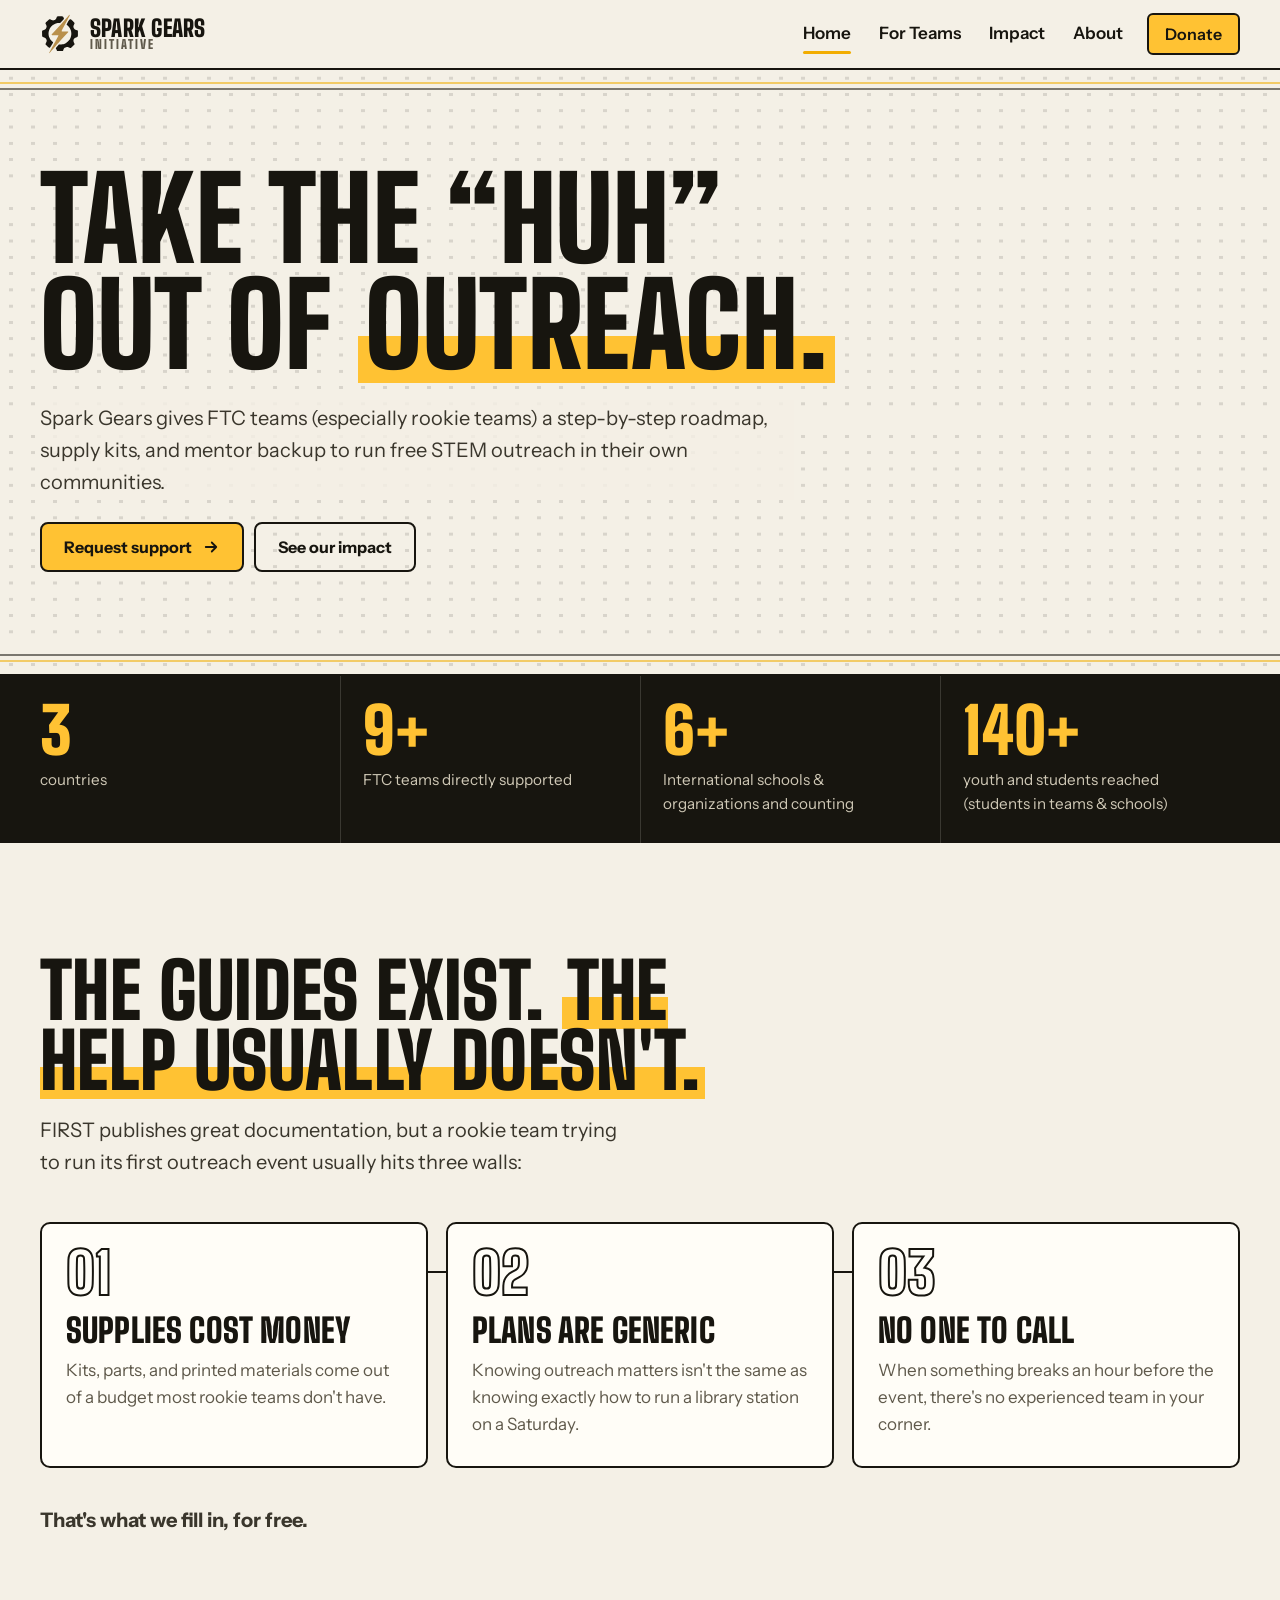
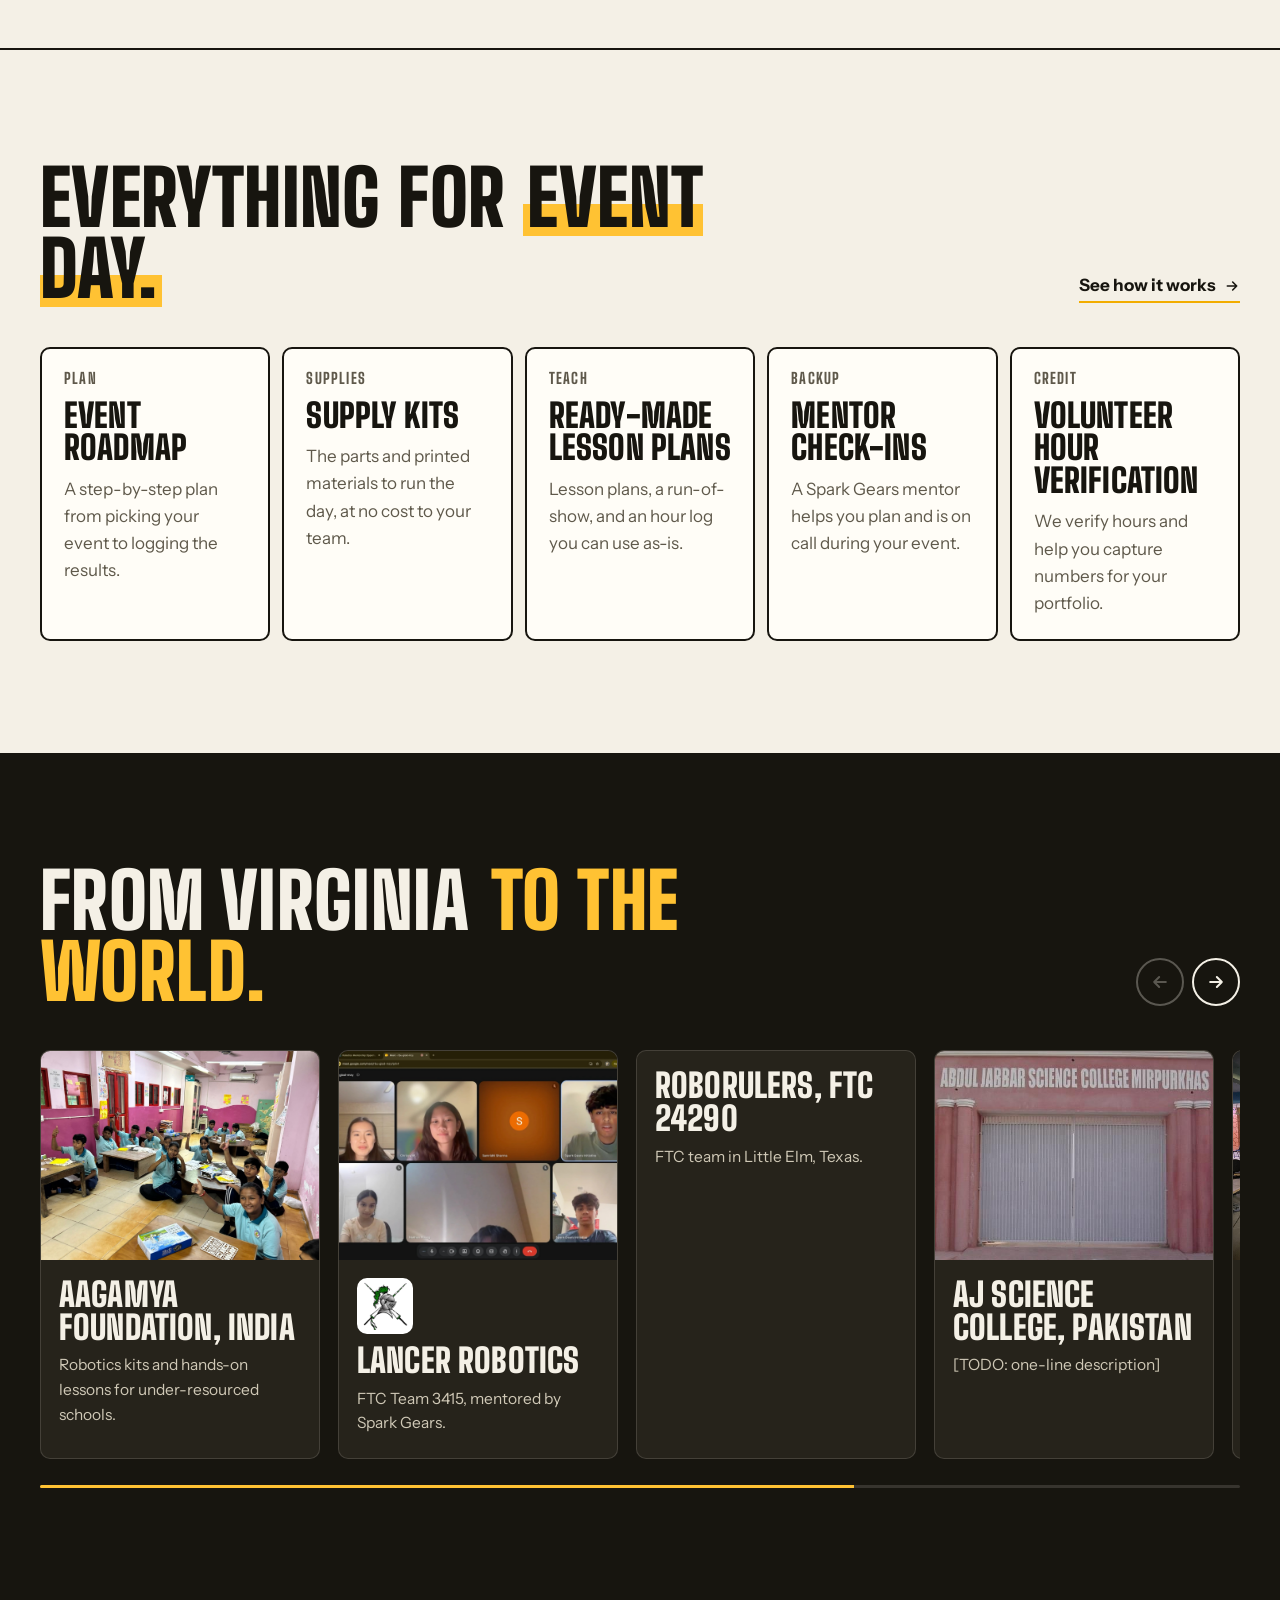
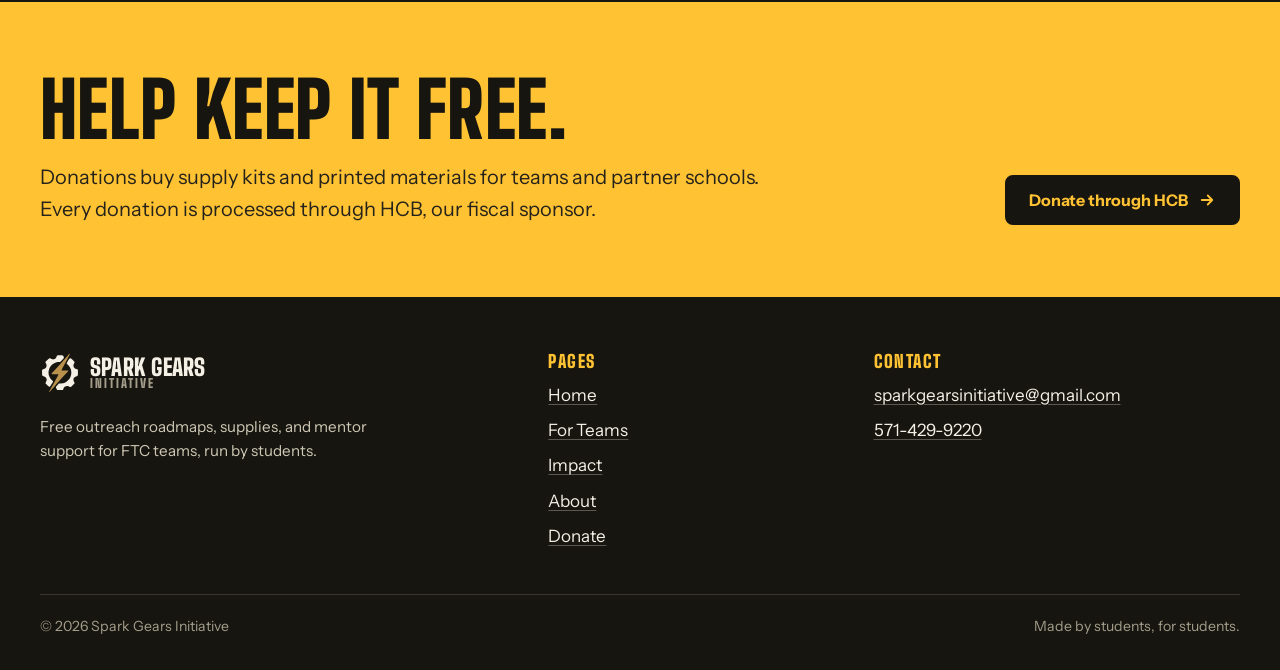
==== commit 022ab978: "added stuff" ====
--- a/index.html
+++ b/index.html
@@ -105,44 +105,32 @@
           </div>
         </div>
         <div class="rail">
-          <!-- TODO: card photos and dates for all four partners -->
           <a class="rail-card" href="impact.html#aagamya">
             <div class="media"><img src="assets/web/aagamya-4.jpg" alt="A classroom of students at Aagamya giving a thumbs up with solar robot kits on their tables" loading="lazy" /></div>
-            <div class="body"><time>[TODO: date]</time><h3>Aagamya Foundation, India</h3><p>Robotics kits and hands-on lessons for under-resourced schools.</p></div>
+            <div class="body"><h3>Aagamya Foundation, India</h3><p>Robotics kits and hands-on lessons for under-resourced schools.</p></div>
+          </a>
+          <a class="rail-card" href="https://lancerrobotics.com/" target="_blank" rel="noopener">
+            <div class="media"><img src="assets/web/lancer-robotics-meeting.jpg" alt="A Spark Gears mentorship video call with members of Lancer Robotics" loading="lazy" /></div>
+            <div class="body"><img class="logo" src="assets/web/lancer-logo.png" alt="Lancer Robotics logo" width="56" height="56" loading="lazy" /><h3>Lancer Robotics</h3><p>FTC Team 3415, mentored by Spark Gears.</p></div>
+          </a>
+          <a class="rail-card" href="https://ftcscout.org/teams/24290" target="_blank" rel="noopener">
+            <div class="body"><h3>RoboRulers, FTC 24290</h3><p>FTC team in Little Elm, Texas.</p></div>
           </a>
           <a class="rail-card" href="impact.html#aj-science">
-            <div class="media"><img src="assets/web/aj-science-1.jpg" alt="Students holding flags of different countries in front of the AJ Science College entrance" loading="lazy" /></div>
-            <div class="body"><time>[TODO: date]</time><h3>AJ Science College, Pakistan</h3><p>[TODO: one-line description]</p></div>
+            <div class="media"><img src="assets/web/aj-science-2.jpg" alt="Front gate of Abdul Jabbar Science College, Mirpurkhas" loading="lazy" /></div>
+            <div class="body"><h3>AJ Science College, Pakistan</h3><p>[TODO: one-line description]</p></div>
           </a>
           <a class="rail-card" href="impact.html#allama-iqbal">
-            <div class="media"><img src="assets/web/allama-iqbal-2.jpg" alt="Brick courtyard of Allama Iqbal Model School and College with students seated by the building" loading="lazy" /></div>
-            <div class="body"><time>[TODO: date]</time><h3>Allama Iqbal Model School and College</h3><p>Khyber Pakhtunkhwa, Pakistan.</p></div>
+            <div class="media"><img src="assets/web/allama-iqbal-3.jpg" alt="Students at computers in the school's digital lab" loading="lazy" /></div>
+            <div class="body"><h3>Allama Iqbal Model School and College</h3><p>Khyber Pakhtunkhwa, Pakistan.</p></div>
           </a>
           <a class="rail-card" href="impact.html#title-i">
-            <div class="media"><div class="ph" role="img" aria-label="Photo placeholder: Title I schools in the DMV"><span>[TODO: photo]</span></div></div>
-            <div class="body"><time>[TODO: date]</time><h3>Title I schools, VA/MD/DC</h3><p>Robotics outreach for students without a structured technical program.</p></div>
+            <div class="body"><h3>Title I schools, VA/MD/DC</h3><p>Robotics outreach for students without a structured technical program.</p></div>
           </a>
         </div>
         <div class="rail-progress" aria-hidden="true"><span></span></div>
       </div>
     </section>
-
-    <div class="tape" aria-hidden="true">
-      <div class="tape-track">
-        <span>Outreach roadmaps <svg viewBox="0 0 24 24"><circle cx="12" cy="12" r="8" fill="none" stroke="currentColor" stroke-width="4" stroke-dasharray="3.14 3.14"/><circle cx="12" cy="12" r="6" fill="currentColor"/><circle cx="12" cy="12" r="2.2" fill="#ffc233"/></svg></span>
-        <span>Supply kits <svg viewBox="0 0 24 24"><circle cx="12" cy="12" r="8" fill="none" stroke="currentColor" stroke-width="4" stroke-dasharray="3.14 3.14"/><circle cx="12" cy="12" r="6" fill="currentColor"/><circle cx="12" cy="12" r="2.2" fill="#ffc233"/></svg></span>
-        <span>Mentor support <svg viewBox="0 0 24 24"><circle cx="12" cy="12" r="8" fill="none" stroke="currentColor" stroke-width="4" stroke-dasharray="3.14 3.14"/><circle cx="12" cy="12" r="6" fill="currentColor"/><circle cx="12" cy="12" r="2.2" fill="#ffc233"/></svg></span>
-        <span>Rookie teams <svg viewBox="0 0 24 24"><circle cx="12" cy="12" r="8" fill="none" stroke="currentColor" stroke-width="4" stroke-dasharray="3.14 3.14"/><circle cx="12" cy="12" r="6" fill="currentColor"/><circle cx="12" cy="12" r="2.2" fill="#ffc233"/></svg></span>
-        <span>Global partners <svg viewBox="0 0 24 24"><circle cx="12" cy="12" r="8" fill="none" stroke="currentColor" stroke-width="4" stroke-dasharray="3.14 3.14"/><circle cx="12" cy="12" r="6" fill="currentColor"/><circle cx="12" cy="12" r="2.2" fill="#ffc233"/></svg></span>
-        <span>Free for teams <svg viewBox="0 0 24 24"><circle cx="12" cy="12" r="8" fill="none" stroke="currentColor" stroke-width="4" stroke-dasharray="3.14 3.14"/><circle cx="12" cy="12" r="6" fill="currentColor"/><circle cx="12" cy="12" r="2.2" fill="#ffc233"/></svg></span>
-        <span>Outreach roadmaps <svg viewBox="0 0 24 24"><circle cx="12" cy="12" r="8" fill="none" stroke="currentColor" stroke-width="4" stroke-dasharray="3.14 3.14"/><circle cx="12" cy="12" r="6" fill="currentColor"/><circle cx="12" cy="12" r="2.2" fill="#ffc233"/></svg></span>
-        <span>Supply kits <svg viewBox="0 0 24 24"><circle cx="12" cy="12" r="8" fill="none" stroke="currentColor" stroke-width="4" stroke-dasharray="3.14 3.14"/><circle cx="12" cy="12" r="6" fill="currentColor"/><circle cx="12" cy="12" r="2.2" fill="#ffc233"/></svg></span>
-        <span>Mentor support <svg viewBox="0 0 24 24"><circle cx="12" cy="12" r="8" fill="none" stroke="currentColor" stroke-width="4" stroke-dasharray="3.14 3.14"/><circle cx="12" cy="12" r="6" fill="currentColor"/><circle cx="12" cy="12" r="2.2" fill="#ffc233"/></svg></span>
-        <span>Rookie teams <svg viewBox="0 0 24 24"><circle cx="12" cy="12" r="8" fill="none" stroke="currentColor" stroke-width="4" stroke-dasharray="3.14 3.14"/><circle cx="12" cy="12" r="6" fill="currentColor"/><circle cx="12" cy="12" r="2.2" fill="#ffc233"/></svg></span>
-        <span>Global partners <svg viewBox="0 0 24 24"><circle cx="12" cy="12" r="8" fill="none" stroke="currentColor" stroke-width="4" stroke-dasharray="3.14 3.14"/><circle cx="12" cy="12" r="6" fill="currentColor"/><circle cx="12" cy="12" r="2.2" fill="#ffc233"/></svg></span>
-        <span>Free for teams <svg viewBox="0 0 24 24"><circle cx="12" cy="12" r="8" fill="none" stroke="currentColor" stroke-width="4" stroke-dasharray="3.14 3.14"/><circle cx="12" cy="12" r="6" fill="currentColor"/><circle cx="12" cy="12" r="2.2" fill="#ffc233"/></svg></span>
-      </div>
-    </div>
 
 
     <section class="section tight on-yellow rule-top">
--- a/styles.css
+++ b/styles.css
@@ -645,6 +645,7 @@
 
 .rail-card .body { display: grid; gap: 10px; padding: 18px 18px 22px; }
 .rail-card time { font: 800 1rem/1 var(--display); letter-spacing: 0.08em; text-transform: uppercase; color: var(--yellow); }
+.rail-card .body .logo { width: 56px; height: 56px; object-fit: contain; background: #fff; border-radius: 10px; padding: 4px; }
 .rail-card p { color: #cfc8b6; font-size: 0.97rem; }
 
 .rail-progress {
@@ -743,6 +744,7 @@
 .page-head h1 { font-size: clamp(3.2rem, 8vw, 6.6rem); max-width: 12ch; }
 /* longer titles: wider measure so they stay at three lines */
 .page-head h1.wide { font-size: clamp(2.05rem, 7vw, 5.6rem); max-width: 22ch; }
+.page-head h1.two-line { max-width: 17ch; }
 .page-head .lede { background: var(--paper); }
 
 /* ---------- Programs logbook ---------- */
@@ -1472,3 +1474,15 @@
   .pdf-actions .btn-label { display: none; }
   .pdf-pages { padding: 12px; gap: 12px; }
 }
+
+/* ---------- Impact header world map ---------- */
+.page-head .head-split { grid-template-columns: minmax(0, 1fr) minmax(0, 1.15fr); align-items: center; gap: clamp(24px, 4vw, 56px); }
+.head-text { display: grid; gap: 20px; justify-items: start; }
+.worldmap { width: 100%; height: auto; display: block; }
+.worldmap .land { fill: var(--ink); opacity: 0.85; }
+.worldmap .pin { fill: var(--yellow); stroke: var(--ink); stroke-width: 2.5; }
+@media (max-width: 860px) {
+  .page-head .head-split { grid-template-columns: 1fr; }
+}
+.worldmap { overflow: visible; }
+.worldmap .pin-label { font: 700 22px var(--body); fill: var(--ink); paint-order: stroke; stroke: var(--paper); stroke-width: 5px; stroke-linejoin: round; }
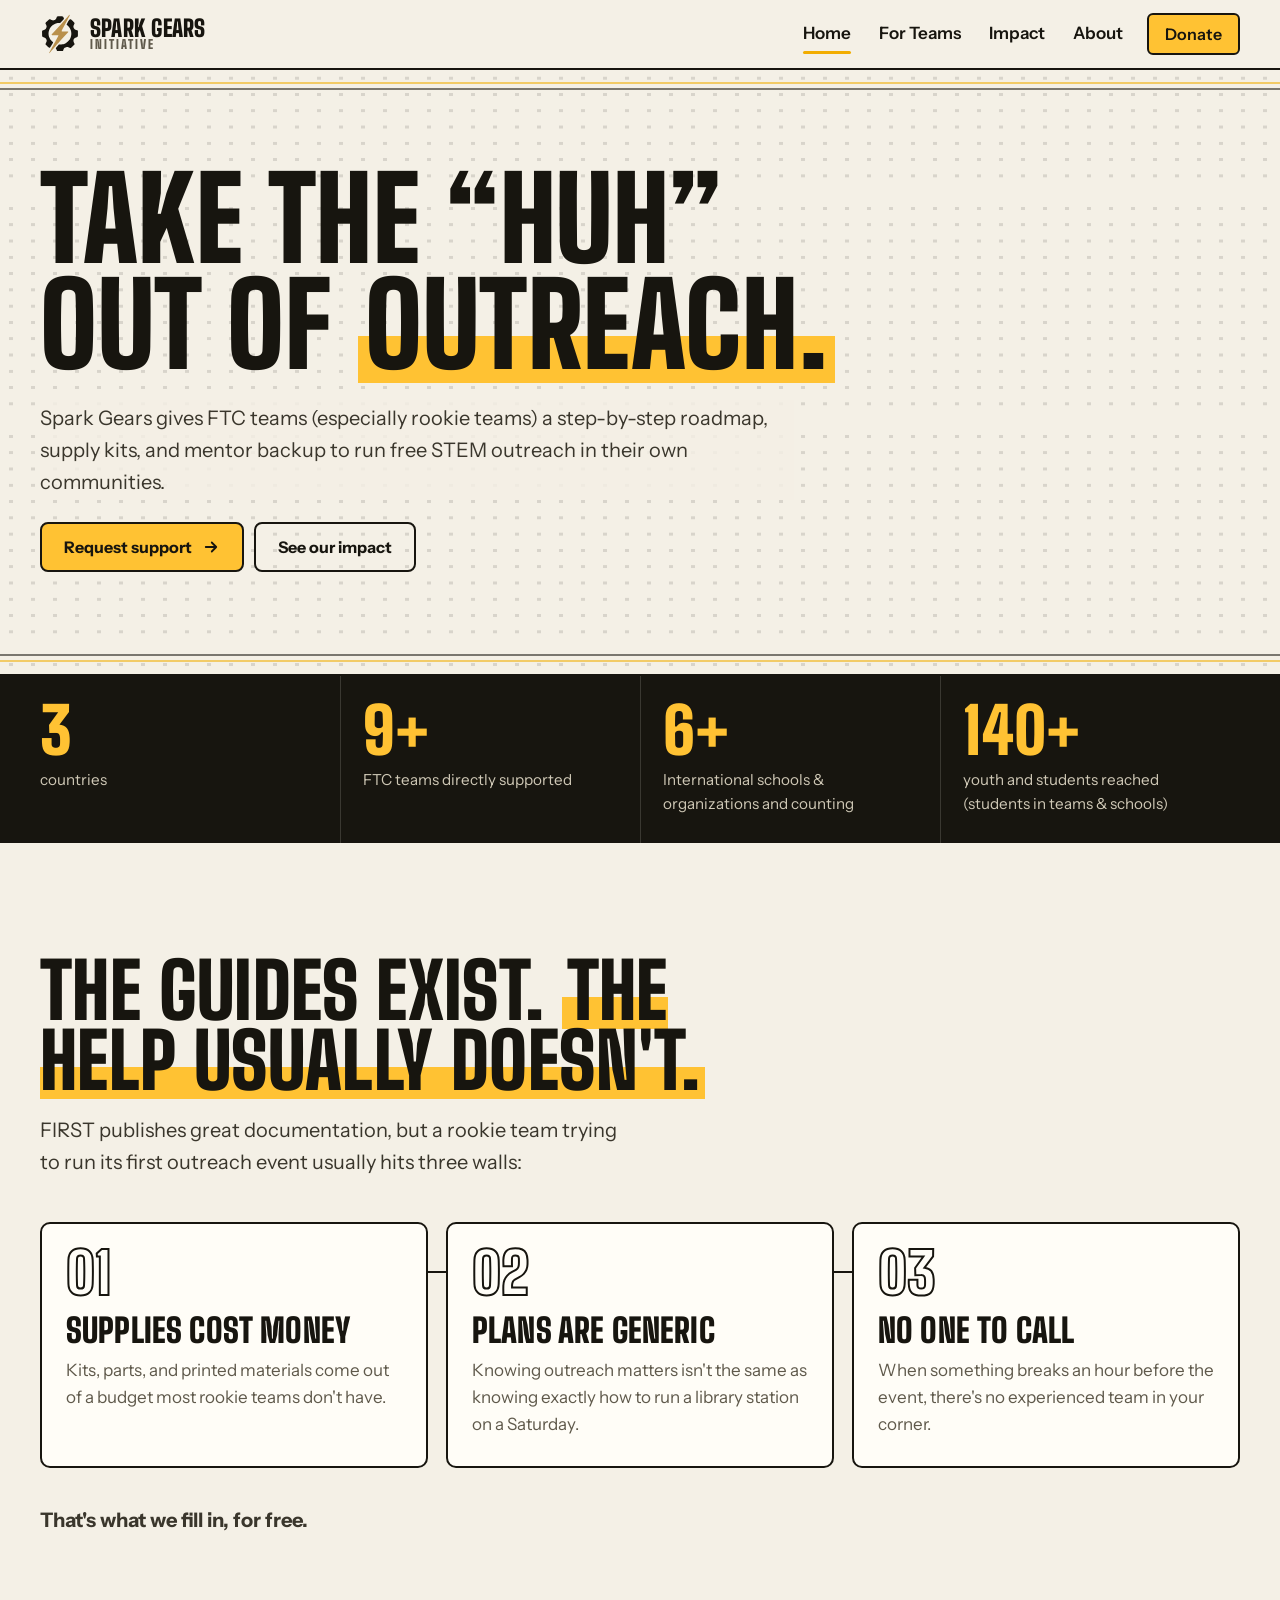
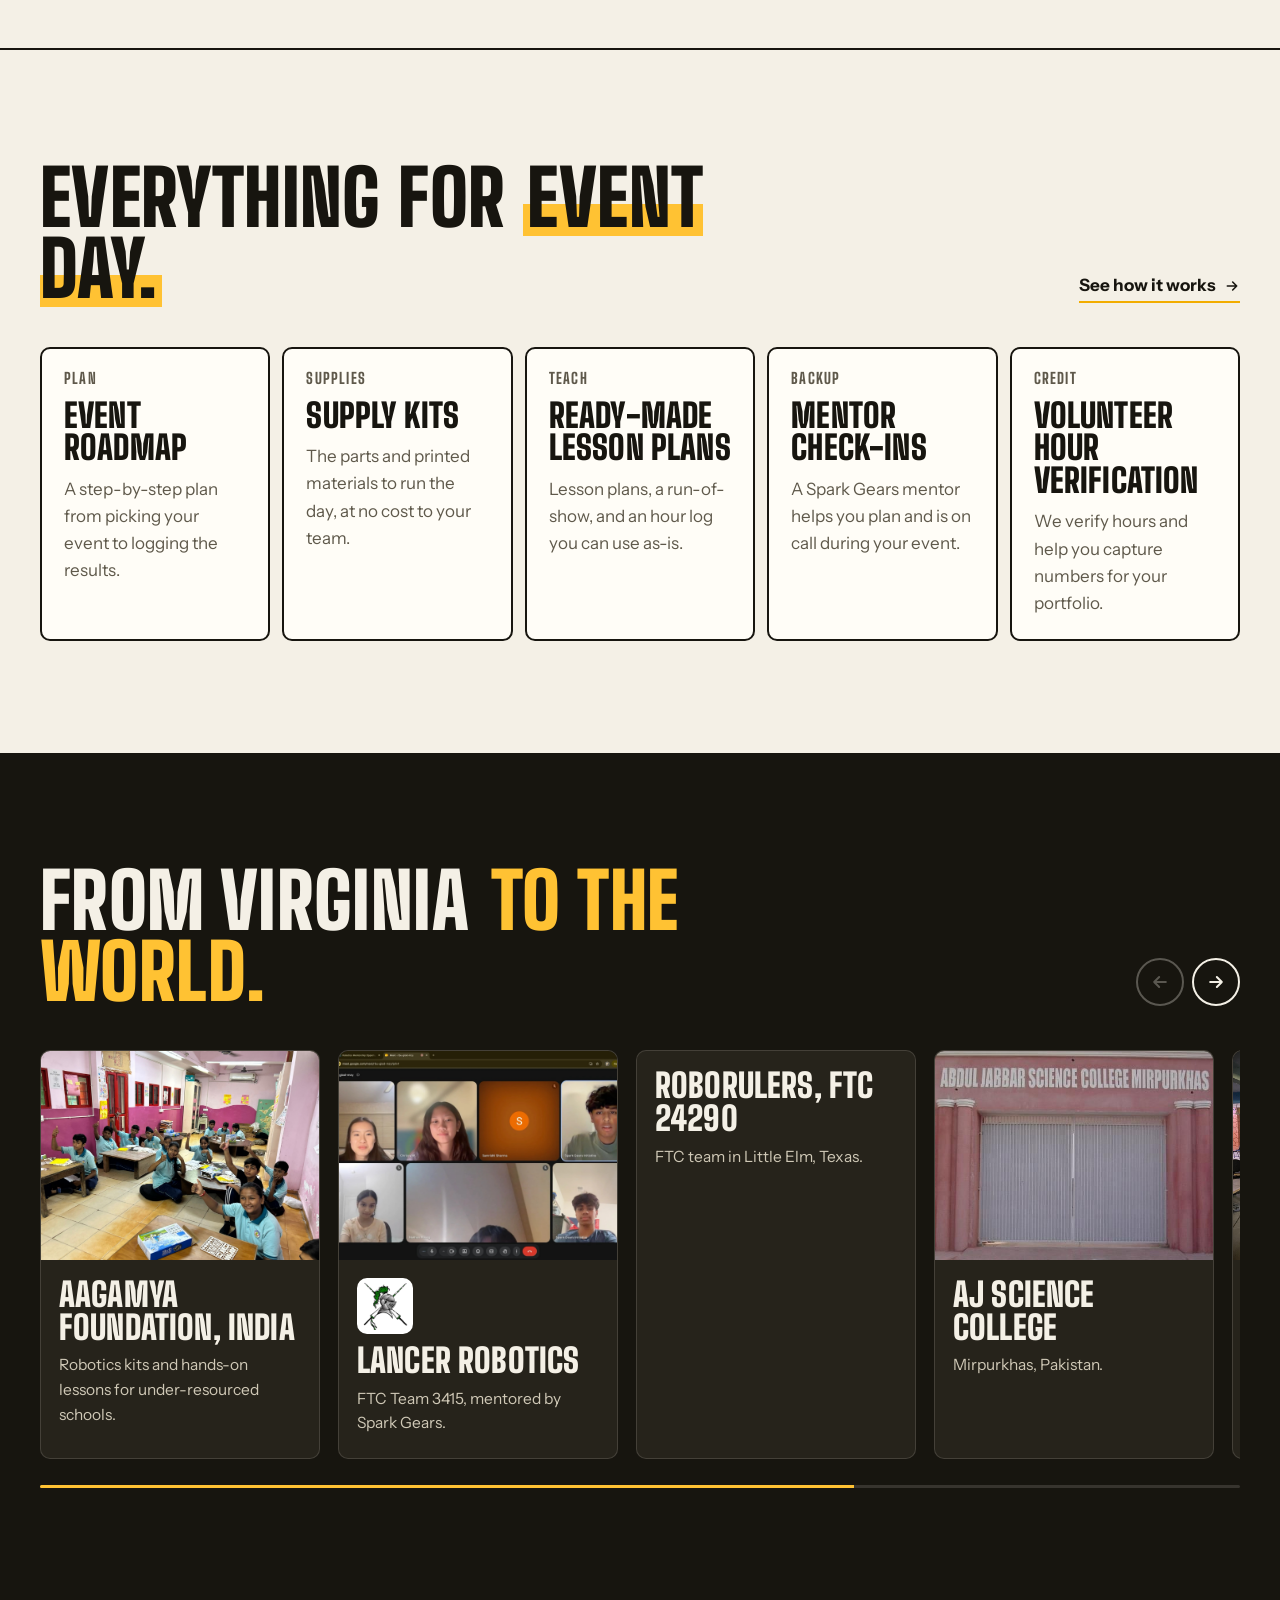
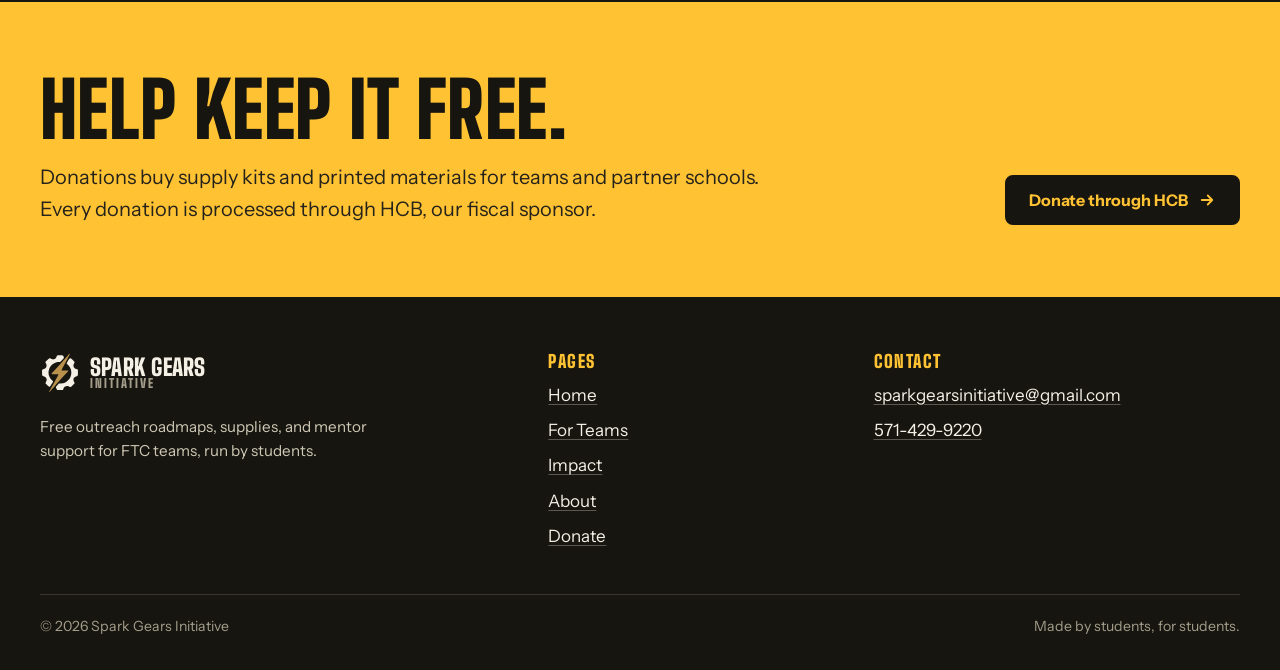
==== commit 2a2450fe: "fizx" ====
--- a/index.html
+++ b/index.html
@@ -118,7 +118,7 @@
           </a>
           <a class="rail-card" href="impact.html#aj-science">
             <div class="media"><img src="assets/web/aj-science-2.jpg" alt="Front gate of Abdul Jabbar Science College, Mirpurkhas" loading="lazy" /></div>
-            <div class="body"><h3>AJ Science College, Pakistan</h3><p>[TODO: one-line description]</p></div>
+            <div class="body"><h3>AJ Science College</h3><p>Mirpurkhas, Pakistan.</p></div>
           </a>
           <a class="rail-card" href="impact.html#allama-iqbal">
             <div class="media"><img src="assets/web/allama-iqbal-3.jpg" alt="Students at computers in the school's digital lab" loading="lazy" /></div>
